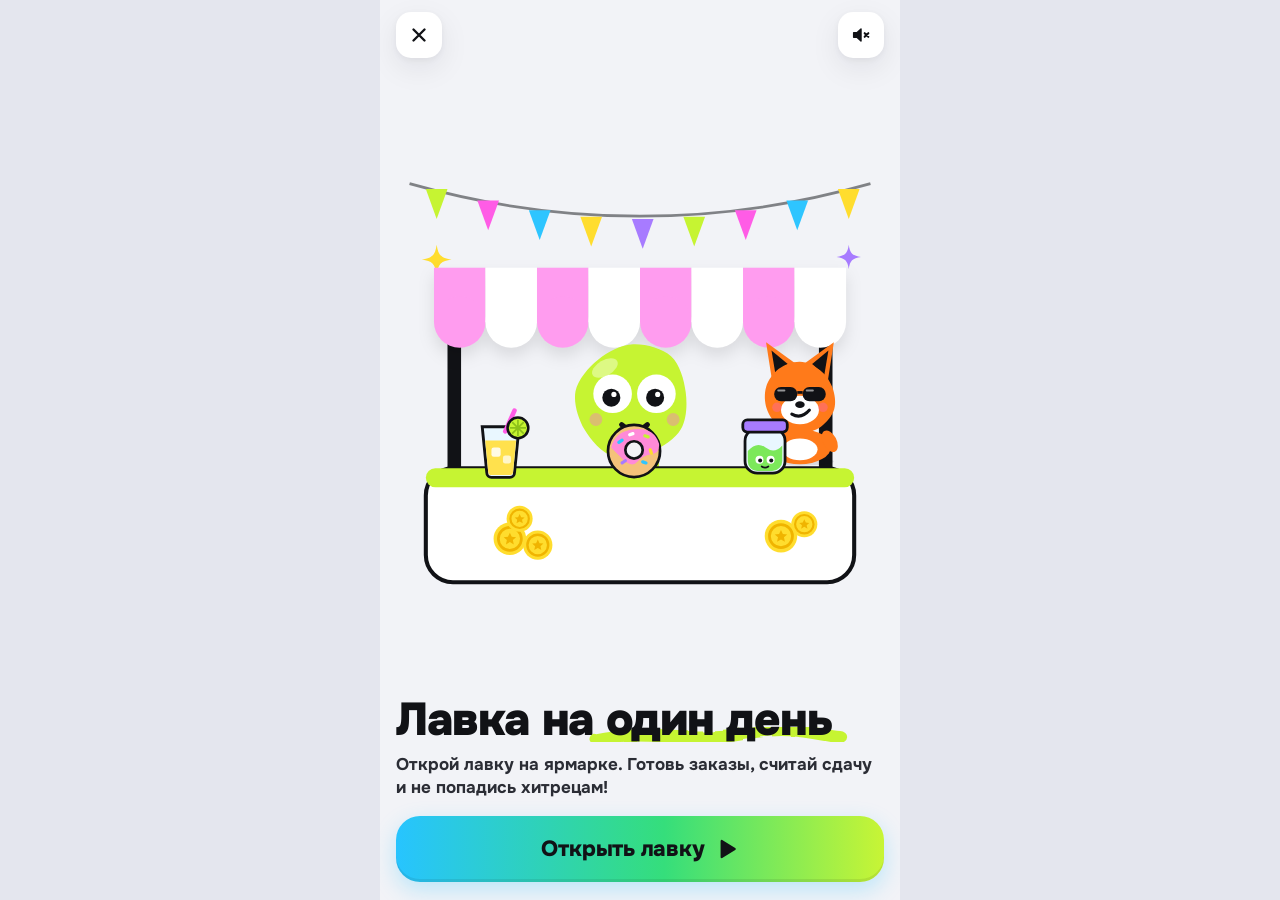
==== index.html @ b746c96d "Окно паузы без декоративной звёздочки; конфетти убирается при старте дня и паузе Co-Authored-By: Cla" ====
<!doctype html>
<html lang="ru">
<head>
<meta charset="utf-8">
<meta name="viewport" content="width=device-width, initial-scale=1, viewport-fit=cover, interactive-widget=resizes-content">
<meta name="theme-color" content="#F2F3F7">
<meta name="color-scheme" content="light">
<title>Лавка на один день</title>
<link rel="preconnect" href="https://fonts.googleapis.com">
<link rel="preconnect" href="https://fonts.gstatic.com" crossorigin>
<link href="https://fonts.googleapis.com/css2?family=Onest:wght@500;600;700;800;900&family=Caveat:wght@700&display=swap" rel="stylesheet">
<style>

/* Стиль по мотивам СберKids «1dali»: белая «комната» + кислотные спреи, дудлы и блобы с глазками. */
:root{
  --bg:#F2F3F7;--card:#fff;--ink:#111216;--ink2:#2B2D35;--muted:#8B8FA0;--line:#E6E8EF;--soft:#EEF0F5;
  --lime:#C6F432;--green:#1FD16C;--cyan:#2EC5FF;--blue:#1A9BFF;--pink:#FF5CE6;--purple:#A77BFF;--yellow:#FFDD2E;--orange:#FF8A1F;--red:#FF3D6E;--fox:#FF7A1A;
  --m:#C6F432;
  --grad:linear-gradient(90deg,#27C4FF 0%,#35DE7B 55%,#C8F535 100%);
  --shadow:0 10px 30px rgba(24,26,40,.08),0 2px 6px rgba(24,26,40,.05);
  --font:"Onest","SB Sans Text",system-ui,-apple-system,"Segoe UI",Roboto,sans-serif;
  --hand:"Caveat","Comic Sans MS",cursive;
  --spring:cubic-bezier(.34,1.56,.64,1);--out:cubic-bezier(.23,1,.32,1);
  --safe-t:env(safe-area-inset-top,0px);--safe-b:env(safe-area-inset-bottom,0px);
}
*{box-sizing:border-box;margin:0;padding:0}
html{-webkit-tap-highlight-color:transparent;-webkit-text-size-adjust:100%;overscroll-behavior:none;background:var(--bg)}
body{font-family:var(--font);color:var(--ink);background:var(--bg);height:100vh;height:100dvh;overflow:hidden;overscroll-behavior:none}
#app{height:100vh;height:100dvh;max-width:520px;margin:0 auto;position:relative;overflow:hidden;background:var(--bg)}
@media (min-width:560px){html,body{background:#E4E6EE}}
button{font-family:inherit;border:0;background:none;color:inherit;cursor:pointer;touch-action:manipulation;user-select:none;-webkit-user-select:none;-webkit-touch-callout:none}
svg{display:block;overflow:visible}
.screen{position:absolute;inset:0;display:flex;flex-direction:column;animation:screenIn .5s var(--out) both}
@keyframes screenIn{from{opacity:0;transform:scale(.98)}to{opacity:1;transform:none}}

/* ---------- spray-фон ---------- */
.blobs{position:absolute;inset:0;overflow:hidden;pointer-events:none;z-index:0}
.blobs i{position:absolute;border-radius:50%;filter:blur(46px);opacity:.55;animation:blobDrift 12s ease-in-out infinite alternate}
.blobs i:nth-child(1){width:260px;height:260px;background:var(--lime);top:-60px;right:-70px}
.blobs i:nth-child(2){width:220px;height:220px;background:var(--pink);top:34%;left:-110px;animation-delay:-4s;opacity:.38}
.blobs i:nth-child(3){width:240px;height:240px;background:var(--cyan);bottom:-90px;right:-40px;animation-delay:-8s;opacity:.42}
@keyframes blobDrift{from{transform:translate(0,0) scale(1)}to{transform:translate(24px,30px) scale(1.12)}}

/* ---------- кнопки ---------- */
.btn{display:flex;align-items:center;justify-content:center;gap:8px;min-height:58px;padding:14px 20px;border-radius:20px;
  background:var(--grad);color:var(--ink);font-weight:800;font-size:18px;letter-spacing:-.01em;width:100%;
  box-shadow:0 8px 22px rgba(46,197,255,.28),inset 0 -3px 0 rgba(0,0,0,.08);transition:transform .14s var(--out),filter .2s}
.btn:active{transform:scale(.96)}
.btn.dark{background:var(--ink);color:#fff;box-shadow:0 8px 20px rgba(17,18,22,.2)}
.btn.soft{background:#fff;color:var(--ink);box-shadow:var(--shadow)}
.ibtn{width:46px;height:46px;border-radius:15px;background:#fff;display:grid;place-items:center;box-shadow:var(--shadow);flex:none;transition:transform .14s var(--out);color:var(--ink)}
.ibtn:active{transform:scale(.9)}
.ibtn svg{width:22px;height:22px}
.sound-btn .wv{opacity:0;transition:opacity .2s}
.sound-btn.on .wv{opacity:1;animation:wv 1.2s ease-in-out infinite}
.sound-btn.on .wv2{animation-delay:.2s}
.sound-btn.on .mute{opacity:0}
@keyframes wv{0%,100%{opacity:.35}50%{opacity:1}}
@media (hover:hover) and (pointer:fine){.btn:hover{filter:brightness(1.05)}.ibtn:hover{transform:translateY(-1px)}}

/* ---------- дудлы ---------- */
.draw path,.draw circle,path.draw{stroke-dasharray:1;stroke-dashoffset:1;animation:drawIn .9s var(--out) forwards;animation-delay:var(--d,0s)}
@keyframes drawIn{to{stroke-dashoffset:0}}
.wiggle{animation:wig 2.6s ease-in-out infinite;transform-box:fill-box;transform-origin:center}
@keyframes wig{0%,100%{transform:rotate(-6deg)}50%{transform:rotate(6deg) scale(1.06)}}
.twinkle{animation:tw 1.8s ease-in-out infinite;transform-box:fill-box;transform-origin:center}
@keyframes tw{0%,100%{transform:scale(.4);opacity:.3}50%{transform:scale(1);opacity:1}}
@keyframes pop{from{transform:scale(0) rotate(-20deg)}to{transform:none}}

/* ---------- Кляксик ---------- */
.klx .k-body{transform-box:fill-box;transform-origin:50% 100%;animation:kBob 2.2s ease-in-out infinite}
@keyframes kBob{0%,100%{transform:translateY(0) scale(1,1)}50%{transform:translateY(-4px) scale(.98,1.03)}}
.klx .k-eyes{transform-box:fill-box;transform-origin:center;animation:kBlink 4.2s infinite}
@keyframes kBlink{0%,93%,100%{transform:scaleY(1)}96%{transform:scaleY(.1)}}
.klx .mo{opacity:0;transition:opacity .15s}
.klx .mo-smile{opacity:1}
[data-mood=happy] .klx .mo-smile,[data-mood=oops] .klx .mo-smile,[data-mood=sad] .klx .mo-smile{opacity:0}
[data-mood=happy] .klx .mo-happy{opacity:1}
[data-mood=oops] .klx .mo-oops{opacity:1}
[data-mood=sad] .klx .mo-sad{opacity:1}
[data-mood=happy] .klx .k-body{animation:kJump .5s var(--out) 3}
@keyframes kJump{0%,100%{transform:translateY(0) scale(1,1)}25%{transform:translateY(0) scale(1.1,.88)}60%{transform:translateY(-16px) scale(.94,1.08)}}
[data-mood=oops] .klx .k-body{animation:kShake .4s linear 2}
@keyframes kShake{0%,100%{transform:translateX(0)}25%{transform:translateX(-4px)}75%{transform:translateX(4px)}}
[data-mood=sad] .klx .k-pupils{transform:translateY(5px)}
.klx .k-drip{animation:kDrip 3.4s ease-in infinite;transform-box:fill-box;transform-origin:50% 0}
@keyframes kDrip{0%,30%{transform:scaleY(0);opacity:1}75%{transform:scaleY(1);opacity:1}100%{transform:scaleY(1) translateY(10px);opacity:0}}
.spray-can{transform-box:fill-box;transform-origin:50% 100%;animation:canShake 1.4s ease-in-out infinite}
@keyframes canShake{0%,100%{transform:rotate(-8deg)}50%{transform:rotate(6deg)}}

/* ---------- Лис ---------- */
.fox .f-tail{transform-box:fill-box;transform-origin:0% 90%;animation:swish 1.5s ease-in-out infinite}
@keyframes swish{0%,100%{transform:rotate(-8deg)}50%{transform:rotate(10deg)}}
.fox .f-lids{transition:transform .25s var(--out),opacity .2s}
.fox.caught .f-lids{transform:translateY(-12px);opacity:0}
.fox .f-mask{transform-box:fill-box;transform-origin:50% 50%}
.fox.cracking .f-mask{animation:jit .1s linear infinite}
@keyframes jit{0%,100%{transform:translate(0,0)}25%{transform:translate(2px,-1px)}75%{transform:translate(-2px,1px)}}
.fox.unmasked .f-mask{animation:maskDrop .8s cubic-bezier(.55,0,.85,.4) forwards}
@keyframes maskDrop{to{transform:translate(40px,260px) rotate(80deg);opacity:0}}
.fox .f-leg{transform-box:fill-box;transform-origin:50% 0}
.fox.running .l1{animation:leg .15s linear infinite}
.fox.running .l2{animation:leg .15s linear infinite reverse}
@keyframes leg{0%,100%{transform:rotate(-35deg)}50%{transform:rotate(35deg)}}
.fox .f-bang{opacity:0;transform-box:fill-box;transform-origin:50% 100%}
.fox.caught .f-bang{opacity:1;animation:pop .45s var(--spring) both}

/* модалка */
.modal{position:absolute;inset:0;z-index:20;display:flex;align-items:flex-end;justify-content:center;padding:12px 12px calc(var(--safe-b) + 12px);background:rgba(17,18,22,.38);opacity:0;pointer-events:none;transition:opacity .25s}
.modal.show{opacity:1;pointer-events:auto}
.mcard{width:100%;background:#fff;border-radius:30px;padding:18px;box-shadow:0 20px 50px rgba(0,0,0,.25);transform:translateY(40px);transition:transform .45s var(--spring);position:relative;max-height:92%;overflow-y:auto}
.modal.show .mcard{transform:none}
.mcard .mh{display:flex;align-items:center;gap:10px;margin-bottom:10px;position:relative;z-index:1}
.mcard .mh .mm{width:70px;height:70px;flex:none}
.mcard h3{font-weight:900;font-size:23px;line-height:1.1;letter-spacing:-.02em}
.mcard p{font-weight:600;font-size:16px;line-height:1.4;color:var(--ink2);margin:10px 0 14px}
.quote{background:var(--soft);border-radius:18px;padding:10px 12px;display:flex;gap:9px;align-items:flex-start}
.quote svg{width:34px;height:34px;flex:none}
.quote b{display:block;font-size:13.5px;font-weight:800;color:var(--muted)}
.quote div{font-weight:700;font-size:15.5px;line-height:1.35}
.quote .key{background:linear-gradient(transparent 12%,var(--m) 12%,var(--m) 92%,transparent 92%)}
.mcard .btn+.btn{margin-top:10px}

/* fx */
#fx{position:fixed;inset:0;pointer-events:none;z-index:100;overflow:hidden}
.pts{position:absolute;font-weight:900;font-size:22px;color:var(--ink);text-shadow:2px 2px 0 #fff,-2px -2px 0 #fff,2px -2px 0 #fff,-2px 2px 0 #fff;animation:ptsUp .9s var(--out) forwards;white-space:nowrap}
@keyframes ptsUp{0%{opacity:0;transform:translate(-50%,0) scale(.5)}25%{opacity:1;transform:translate(-50%,-14px) scale(1.2)}100%{opacity:0;transform:translate(-50%,-60px)}}
.runner{position:absolute;width:56px;height:56px;transition:transform 1s cubic-bezier(.5,0,.8,.3)}
.runner svg{width:100%;height:100%}
.runner .rc{position:absolute;right:-8px;top:-8px;width:26px;height:26px}
.flycoin{position:absolute;width:28px;height:28px;margin:-14px 0 0 -14px;transition:transform .55s cubic-bezier(.3,.7,.4,1)}
.flycoin svg{width:28px;height:28px;animation:coinSpin .5s linear infinite}
@keyframes coinSpin{50%{transform:scaleX(.15)}}
.heart{position:absolute;width:28px;height:28px;animation:heartUp 1.2s var(--out) forwards}
.heart svg{width:28px;height:28px}
@keyframes heartUp{0%{opacity:0;transform:scale(.3)}25%{opacity:1;transform:translateY(-18px) scale(1.15)}100%{opacity:0;transform:translateY(-70px) scale(.8)}}
.conf{position:absolute;top:-30px;width:26px;height:26px;animation:fall var(--d) cubic-bezier(.25,.6,.45,1) forwards;animation-delay:var(--dl)}
@keyframes fall{to{transform:translate(var(--dx),110vh) rotate(var(--r))}}

/* ================= Общее ================= */
.row{display:flex;justify-content:space-between;align-items:center}
.row2{display:flex;gap:10px}
.btn.big{min-height:66px;font-size:22px;border-radius:24px;animation:breathe 1.8s ease-in-out infinite}
@keyframes breathe{0%,100%{transform:scale(1)}50%{transform:scale(1.035)}}
.btn.big:active{animation:none;transform:scale(.96)}
.btn[disabled]{filter:grayscale(1);opacity:.45;animation:none;pointer-events:none}
.kick{font-family:var(--hand);font-weight:700;font-size:26px;line-height:1}
.ttl{font-weight:900;font-size:clamp(34px,10vw,46px);line-height:.98;letter-spacing:-.03em;position:relative}
.ttl .u{position:relative;display:inline-block;z-index:0}
.ttl .u svg{position:absolute;left:-6%;bottom:-6px;width:112%;height:24px;z-index:-1}
.coach{position:absolute;inset:0;z-index:30;pointer-events:none}
.coach .cap{position:absolute;left:50%;top:38%;transform:translateX(-50%);z-index:3;background:var(--ink);color:#fff;font-weight:900;font-size:20px;padding:11px 18px;border-radius:18px;white-space:nowrap;animation:capIn .45s var(--spring) both;box-shadow:0 10px 24px rgba(0,0,0,.2)}
@keyframes capIn{from{opacity:0;transform:translateX(-50%) scale(.6)}to{opacity:1;transform:translateX(-50%) scale(1)}}
.coach .ghand{position:absolute;left:0;top:0;width:56px;height:73px;filter:drop-shadow(0 6px 10px rgba(0,0,0,.3));z-index:2}
.coach .ghand>svg{width:100%;height:100%;display:block}
.coach .ghand.tap>svg{animation:tapHand 1.1s ease-in-out infinite}
@keyframes tapHand{0%,100%{transform:translateY(16px)}45%,60%{transform:translateY(0) scale(.9)}}
.tapme{animation:tapRing 1.1s ease-in-out infinite!important}
@keyframes tapRing{0%,100%{box-shadow:0 0 0 0 rgba(198,244,50,0),0 12px 30px rgba(24,26,40,.14)}45%,60%{box-shadow:0 0 0 9px #C6F432,0 12px 30px rgba(24,26,40,.14)}}
@media (prefers-reduced-motion:reduce){.coach .ghand.tap>svg,.tapme{animation:none!important}.tapme{box-shadow:0 0 0 6px #C6F432!important}}
.fly{position:fixed;left:0;top:0;width:30px;height:30px;margin:-15px 0 0 -15px;z-index:120;pointer-events:none}
.fly svg{width:100%;height:100%}

/* ================= Старт / выбор ================= */
.start{padding:calc(var(--safe-t) + 12px) 16px calc(var(--safe-b) + 18px)}
.start>*{position:relative;z-index:1}
.start .hero{flex:1;min-height:0;width:100%}
.start .lead{font-weight:700;font-size:17px;line-height:1.35;color:var(--ink2);margin:12px 0 16px}
.pickp{padding:calc(var(--safe-t) + 12px) 16px calc(var(--safe-b) + 18px);align-items:center;text-align:center}
.pickp>*{position:relative;z-index:1}
.pickp .ttl{font-size:34px;margin:6px 0 18px}
.stalls{display:flex;flex-direction:column;gap:12px;width:100%;max-width:380px;flex:1;justify-content:center}
.stall{display:flex;align-items:center;gap:14px;background:#fff;border-radius:28px;padding:10px 16px 10px 10px;box-shadow:var(--shadow);text-align:left;animation:pop .5s var(--spring) both;animation-delay:calc(.1s + var(--i)*.1s);transition:transform .14s var(--out);overflow:hidden;position:relative}
.stall:active{transform:scale(.96)}
.stall .sv{width:96px;height:96px;flex:none;border-radius:22px;display:grid;place-items:center;position:relative;overflow:hidden}
.stall .sv svg{width:70px;height:70px;position:relative;animation:wig 2.6s ease-in-out infinite}
.stall b{font-weight:900;font-size:24px;letter-spacing:-.02em}
.stall span{display:block;font-weight:700;font-size:14px;color:var(--muted);margin-top:2px}

/* ================= Утро ================= */

/* ================= День: сцена ================= */
.stage{background:#DDF3FF}
.sky{position:absolute;inset:0;background:linear-gradient(#BFE8FF,#E8F7FF 40%,#F2F3F7 70%);transition:background 2s}
.sky.eve{background:linear-gradient(#FF9F6B,#FFC9C2 38%,#FBE6EF 70%)}
.sky.rainy{background:linear-gradient(#9AA6BC,#C9D2E0 45%,#E3E7EE 75%)}
.sky>svg{position:absolute;left:0;right:0;bottom:120px;width:100%;height:72%}
.wheel{animation:spin 40s linear infinite;transform-box:fill-box;transform-origin:center}
@keyframes spin{to{transform:rotate(360deg)}}
.cloud{animation:drift 30s linear infinite}
@keyframes drift{from{transform:translateX(-80px)}to{transform:translateX(480px)}}
.flag{transform-box:fill-box;transform-origin:50% 0;animation:flag 2.4s ease-in-out infinite}
@keyframes flag{0%,100%{transform:rotate(-5deg)}50%{transform:rotate(5deg)}}
#sun{position:absolute;left:8%;top:46%;width:64px;height:64px;margin:-32px 0 0 -32px;transition:left 1.4s var(--out),top 1.4s var(--out)}
#sun>svg{width:100%;height:100%;display:block}
.sunr{transform-box:fill-box;transform-origin:center;animation:spin 18s linear infinite}
.awning{position:relative;z-index:4;height:calc(var(--safe-t) + 70px);flex:none;filter:drop-shadow(0 6px 8px rgba(0,0,0,.08))}
.awning>svg{position:absolute;left:0;bottom:0;width:100%;height:70px}
.awning .top{position:absolute;left:0;right:0;top:0;height:var(--safe-t)}
.bulbs{position:absolute;left:0;right:0;bottom:-8px;height:20px;display:flex;justify-content:space-around;align-items:flex-end;pointer-events:none;z-index:5}
.lit .bulbs::before{content:"";position:absolute;left:0;right:0;top:3px;height:2.5px;background:#111216;opacity:.6}
.bulbs i{position:relative;width:17px;height:17px;border-radius:50%;background:#FFF6CC;border:2.5px solid #111216;opacity:0;transform:scale(.3);transition:opacity .3s,transform .5s var(--spring)}
.lit .bulbs i{opacity:1;transform:none;animation:bulb 1s steps(1) infinite}
.lit .bulbs i:nth-child(even){animation-delay:-.5s}
@keyframes bulb{0%{background:#FFE14D;box-shadow:0 0 0 4px rgba(255,225,77,.45)}50%{background:#FF9CEF;box-shadow:0 0 0 4px rgba(255,92,230,.35)}}
.hud{position:absolute;left:0;right:0;top:calc(var(--safe-t) + 8px);z-index:8;display:flex;align-items:center;gap:8px;padding:0 12px}
.meters{flex:1;display:flex;gap:6px;justify-content:center;min-width:0}
.meter{display:flex;align-items:center;gap:5px;background:#fff;border-radius:15px;padding:0 9px;height:44px;box-shadow:var(--shadow);min-width:0}
.meter svg.mi{width:22px;height:22px;flex:none}
.meter .mb{width:clamp(36px,14vw,70px);height:10px;border-radius:6px;background:var(--soft);overflow:hidden}
.meter .mb i{display:block;height:100%;border-radius:6px;transition:width .6s var(--out)}
.meter.rep .mb i{background:linear-gradient(90deg,#FF5CE6,#FF3D6E)}
.meter.sh .mb i{background:linear-gradient(90deg,#2EC5FF,#1A9BFF)}
.meter.up{animation:bump .5s var(--spring)}
.meter.down{animation:wob .5s}
@keyframes bump{40%{transform:scale(1.15)}}
@keyframes wob{0%,100%{transform:rotate(0)}25%{transform:rotate(-7deg)}75%{transform:rotate(7deg)}}
.yard{position:relative;flex:1;min-height:0;z-index:3}
.cust{position:absolute;left:50%;bottom:86px;height:min(230px,calc(100% - 190px));aspect-ratio:160/196;transform:translateX(-50%);z-index:2}
.cust .cw{width:100%;height:100%;animation:walkIn .65s var(--out) both}
.cust .cw>svg{width:100%;height:100%;animation:bob 1.5s ease-in-out infinite;transform-origin:50% 100%}
@keyframes walkIn{0%{transform:translateX(110vw) rotate(10deg)}70%{transform:translateX(-14px) rotate(-3deg)}100%{transform:none}}
@keyframes bob{0%,100%{transform:scale(1,1)}50%{transform:scale(1.02,.97) translateY(2px)}}
.cust.out-happy .cw{animation:outHappy .7s ease-in forwards}
@keyframes outHappy{0%{transform:none}30%{transform:translateY(-30px) rotate(-6deg)}100%{transform:translateX(-110vw) translateY(-10px) rotate(-12deg)}}
.cust.out-sad .cw{animation:outSad 1s ease-in forwards}
@keyframes outSad{0%{transform:none}100%{transform:translateX(110vw) translateY(10px) rotate(4deg)}}
.cust.out-run .cw{animation:outRun .7s cubic-bezier(.5,0,.9,.4) forwards}
@keyframes outRun{0%{transform:none}20%{transform:translateY(-16px) scale(1.05)}100%{transform:translateX(120vw) rotate(25deg)}}
.cust.out-angry .cw{animation:outAngry 1s ease-in forwards}
@keyframes outAngry{0%,30%{transform:none}10%,25%{transform:translateX(-8px)}18%{transform:translateX(8px)}100%{transform:translateX(110vw)}}
.cust.shake .cw{animation:wob .45s}
.cust.yay .cw{animation:yay .5s var(--out) 2}
@keyframes yay{50%{transform:translateY(-22px)}}
.say{position:absolute;left:50%;top:auto;bottom:calc(98px + min(230px,100% - 190px));transform:translateX(-50%);z-index:5;background:#fff;border-radius:26px;padding:12px 18px;box-shadow:0 12px 30px rgba(24,26,40,.14);font-weight:800;font-size:18px;line-height:1.25;text-align:center;width:max-content;max-width:calc(100% - 28px);animation:sayIn .45s var(--spring) both}
@keyframes sayIn{from{opacity:0;transform:translateX(-50%) scale(.5) translateY(30px)}to{opacity:1;transform:translateX(-50%) scale(1)}}
.say::after{content:"";position:absolute;left:50%;bottom:-12px;margin-left:-12px;border:12px solid transparent;border-top-color:#fff;border-bottom:0}
.say.order{display:flex;align-items:center;gap:6px;font-size:30px;font-weight:900;padding:10px 18px 16px;cursor:pointer}
.say.order>svg{width:54px;height:54px}
.say.order>svg.note{width:74px;height:42px;margin-left:6px}
.say.order .x{font-size:30px}
.say .pat{position:absolute;left:14px;right:14px;bottom:7px;height:6px;border-radius:4px;background:var(--soft);overflow:hidden}
.say .pat i{display:block;height:100%;width:100%;background:var(--green);border-radius:4px;transform-origin:left;animation:pat linear forwards}
@keyframes pat{0%{transform:scaleX(1);background:var(--green)}60%{background:var(--yellow)}100%{transform:scaleX(0);background:var(--red)}}
.say.event{background:var(--ink);color:#fff}
.say.event::after{border-top-color:var(--ink)}
.opts{position:absolute;left:10px;right:10px;bottom:4px;display:flex;gap:8px;justify-content:center;z-index:6}
.op{flex:1;max-width:124px;min-height:84px;background:#fff;border-radius:24px;box-shadow:0 10px 24px rgba(24,26,40,.16);padding:8px 6px;display:flex;flex-direction:column;align-items:center;justify-content:center;gap:3px;position:relative;animation:pop .4s var(--spring) both;animation-delay:calc(.15s + var(--i)*.08s);transition:transform .12s var(--out)}
.op:active{transform:scale(.92)}
.op b{font-size:36px;line-height:1;font-weight:400}
.op span{font-weight:800;font-size:13.5px;line-height:1.1;text-align:center}
.op.off{opacity:.42;filter:grayscale(.8);pointer-events:none}
.op .bdg{position:absolute;right:-6px;top:-8px;background:var(--ink);color:#fff;font-weight:900;font-size:12px;padding:3px 7px;border-radius:9px;display:flex;align-items:center;gap:2px}
.op .bdg svg{width:14px;height:14px}
.op.pick{transform:scale(1.08);box-shadow:0 0 0 4px var(--m),0 10px 24px rgba(24,26,40,.16)}
.op.glow{animation:glowP 1s ease-in-out infinite}
@keyframes glowP{0%,100%{box-shadow:0 0 0 0 rgba(198,244,50,0),0 10px 24px rgba(24,26,40,.16)}50%{box-shadow:0 0 0 7px var(--m),0 10px 24px rgba(24,26,40,.16)}}
.toast{position:absolute;left:50%;top:22%;transform:translateX(-50%);z-index:20;background:var(--ink);color:#fff;font-weight:900;font-size:18px;padding:10px 16px;border-radius:18px;white-space:nowrap;pointer-events:none;animation:toast 2.2s var(--out) forwards;box-shadow:0 10px 24px rgba(0,0,0,.2)}
.toast.r{background:var(--red)}
.toast.g{background:var(--green);color:var(--ink)}
@keyframes toast{0%{opacity:0;transform:translateX(-50%) scale(.4) rotate(-6deg)}12%{opacity:1;transform:translateX(-50%) scale(1.08) rotate(-2deg)}22%{transform:translateX(-50%) scale(1) rotate(-2deg)}85%{opacity:1}100%{opacity:0;transform:translateX(-50%) translateY(-20px) rotate(-2deg)}}
.tipl{position:absolute;left:12px;right:12px;bottom:6px;z-index:7;background:var(--yellow);border-radius:20px;padding:10px 14px 10px 10px;display:flex;align-items:center;gap:8px;font-weight:800;font-size:15px;line-height:1.25;box-shadow:0 10px 24px rgba(0,0,0,.15);animation:tipIn 3.4s var(--out) forwards;pointer-events:none}
.tipl svg{width:34px;height:34px;flex:none}
@keyframes tipIn{0%{opacity:0;transform:translateY(30px)}10%{opacity:1;transform:none}88%{opacity:1}100%{opacity:0;transform:translateY(10px)}}
.rain{position:absolute;inset:0;pointer-events:none;opacity:0;transition:opacity .6s;z-index:4;overflow:hidden}
.rain.on{opacity:1}
.rain i{position:absolute;top:-30px;width:3px;height:22px;border-radius:2px;background:rgba(46,155,255,.6);animation:drop .7s linear infinite}
@keyframes drop{to{transform:translateY(110vh)}}
.counter{position:relative;z-index:6;flex:none;background:#fff;border-radius:30px 30px 0 0;box-shadow:0 -10px 30px rgba(24,26,40,.1);padding:12px 12px calc(var(--safe-b) + 12px);display:flex;align-items:flex-end;justify-content:space-between;gap:6px;min-height:118px}
.counter::before{content:"";position:absolute;left:0;right:0;top:0;height:12px;border-radius:30px 30px 0 0;background:repeating-linear-gradient(90deg,var(--aw1) 0 26px,var(--aw2) 26px 52px)}
.ci{display:flex;flex-direction:column;align-items:center;gap:2px;position:relative}
.ci b{font-weight:900;font-size:19px;font-variant-numeric:tabular-nums;display:flex;align-items:center;gap:3px;line-height:1}
.ci b svg{width:18px;height:18px}
.ci .ic2{position:relative;display:block}
.ci.kx{margin-top:-44px}
.ci.kx>svg{width:78px;height:78px}
.ci.stock .ic2>svg{width:64px;height:64px;display:block}
.ci.stock .ic2>svg+svg{position:absolute;left:12px;top:-8px;width:52px;height:52px;z-index:-1;opacity:.8}
.ci.stock.low b{color:var(--red)}
.ci.stock.empty .ic2{filter:grayscale(1);opacity:.4}
.ci.till .ic2>svg{width:92px;height:66px;display:block}
.ci.bump{animation:bump .4s var(--spring)}
.ci.hurt{animation:wob .45s}
.scene{position:absolute;inset:0;z-index:40;display:flex;flex-direction:column;align-items:center;justify-content:center;text-align:center;padding:calc(var(--safe-t) + 16px) 16px calc(var(--safe-b) + 16px);background:rgba(242,243,247,.97);opacity:0;pointer-events:none;transition:opacity .35s;overflow-y:auto}
.scene.show{opacity:1;pointer-events:auto}
.scene{justify-content:flex-start}
.scene>*{margin:auto 0;flex:none}

/* ================= Детектив ================= */
.det .dh{font-weight:900;font-size:24px;margin:4px 0 12px;display:flex;align-items:center;gap:8px;justify-content:center}
.det .dots{display:flex;gap:6px;justify-content:center;margin-bottom:12px}
.det .dots i{width:16px;height:16px;border-radius:50%;background:#DCDFE8;transition:background .3s,transform .3s var(--spring)}
.det .dots i.on{background:var(--red);transform:scale(1.25)}
.phone{width:min(280px,78vw);background:#111216;border-radius:38px;padding:14px;box-shadow:0 24px 50px rgba(0,0,0,.25);animation:pop .5s var(--spring) both;position:relative}
.phone .scr{background:#fff;border-radius:26px;padding:18px 12px 12px;display:flex;flex-direction:column;gap:6px;position:relative}
.phone .notch{position:absolute;left:50%;top:6px;width:70px;height:16px;margin-left:-35px;background:#111216;border-radius:10px;z-index:2}
.phone .okc{width:62px;height:62px;margin:6px auto 2px;border-radius:50%;background:#21A038;display:grid;place-items:center}
.phone .okc svg{width:34px;height:34px}
.phone .ph{font-weight:900;font-size:18px;margin-bottom:4px}
.prow{display:flex;align-items:center;gap:8px;background:var(--soft);border-radius:14px;padding:9px 12px;font-weight:800;font-size:16px;position:relative;text-align:left;cursor:pointer;transition:transform .12s}
.prow:active{transform:scale(.97)}
.prow i{font-style:normal;font-size:20px}
.prow svg.ring{position:absolute;inset:-8px -6px;width:calc(100% + 12px);height:calc(100% + 16px);pointer-events:none}
.prow.found{background:#FFE3EA}
.prow .lb{position:absolute;right:6px;top:-12px;background:var(--red);color:#fff;font-size:12px;font-weight:900;padding:3px 8px;border-radius:9px;animation:pop .35s var(--spring)}
.prow.nope{animation:wob .4s}
.det .btn{margin-top:14px;max-width:300px}

/* ================= Вечер ================= */
.eve .kick{margin-bottom:2px}
.medal{width:150px;height:170px;margin:4px auto 0;animation:medalIn .8s var(--spring) both .2s}
@keyframes medalIn{from{transform:scale(0) rotate(-40deg)}to{transform:none}}
.medal svg{width:100%;height:100%}
.etitle{font-weight:900;font-size:30px;letter-spacing:-.02em;line-height:1.05;margin:4px 0 12px}
.estats{display:grid;grid-template-columns:repeat(4,1fr);gap:6px;width:100%;max-width:420px;margin-bottom:12px}
.es{background:#fff;border-radius:18px;padding:9px 4px;box-shadow:var(--shadow);display:flex;flex-direction:column;align-items:center;gap:3px;animation:pop .4s var(--spring) both;animation-delay:calc(.6s + var(--i)*.08s)}
.es svg{width:26px;height:26px}
.es b{font-weight:900;font-size:19px;font-variant-numeric:tabular-nums}
.es b.neg{color:var(--red)}
.moms{display:flex;flex-wrap:wrap;gap:6px;justify-content:center;max-width:420px;margin-bottom:12px}
.mom{background:#fff;border-radius:14px;padding:6px 10px;font-weight:800;font-size:14px;box-shadow:var(--shadow);animation:pop .4s var(--spring) both;animation-delay:calc(.9s + var(--i)*.07s)}
.mom.r{background:#FFE3EA}
.mom.g{background:#DDF8E8}
.tcol{display:flex;gap:6px;justify-content:center;margin:2px 0 4px}
.tcol svg{width:40px;height:46px}
.tcol .off{filter:grayscale(1);opacity:.3}
.tcap{font-weight:800;font-size:13px;color:var(--muted);margin-bottom:12px}
.eve .btns{display:flex;flex-direction:column;gap:10px;width:100%;max-width:380px}
@media (max-height:680px){
  .cust{height:min(190px,calc(100% - 180px))}
  .say{font-size:16px;padding:10px 14px}
  .op{min-height:76px}.op b{font-size:30px}
  .medal{width:120px;height:136px}
  .etitle{font-size:26px}
}
@media (prefers-reduced-motion:reduce){
  .blobs i,.klx .k-body,.twinkle,.wiggle,.wheel,.cloud,.flag,.sunr,.btn.big,.cust .cw>svg{animation:none!important}
}

.start .hero>svg{width:100%;height:100%;display:block}
.spin .sphead{margin:14px 0 6px}
.spin .lead{min-height:24px}
.wheelw{position:relative;flex:1;min-height:0;display:flex;align-items:center;justify-content:center;padding:26px 0 14px}
.fwheel{position:relative;width:min(84vw,46vh,340px);aspect-ratio:1;cursor:pointer;filter:drop-shadow(0 14px 22px rgba(17,18,22,.18))}
.fwheel>svg{width:100%;height:100%;display:block}
.fwheel.won{animation:wWon .6s var(--spring)}
@keyframes wWon{40%{transform:scale(1.06)}}
.wpin{position:absolute;left:50%;top:-22px;width:44px;height:50px;margin-left:-22px;z-index:2;transform-origin:50% 30%;filter:drop-shadow(0 4px 6px rgba(0,0,0,.25))}
.wpin>svg{width:100%;height:100%;display:block}
.wpin.tick{animation:pinTick .12s ease-out}
@keyframes pinTick{40%{transform:rotate(-14deg)}}
.spin .btn[disabled]{opacity:.6;animation:none}
.stage.paused *{animation-play-state:paused!important}
.toast{white-space:normal;max-width:calc(100% - 24px);text-align:center;width:max-content}
.buzz{position:absolute;left:50%;top:50%;width:140px;height:198px;margin:-110px 0 0 -70px;z-index:6;animation:buzzIn .45s var(--spring) both}
.buzz>svg{width:100%;height:100%;display:block;animation:buzz .5s linear infinite;filter:drop-shadow(0 14px 18px rgba(0,0,0,.25))}
.buzz .rings{animation:rings .6s ease-in-out infinite}
.buzz.open>svg{animation:none;transform:scale(1.25);opacity:0;transition:all .25s}
@keyframes buzzIn{from{transform:translateY(60vh) rotate(20deg)}to{transform:none}}
@keyframes buzz{0%,100%{transform:rotate(0)}10%,30%{transform:rotate(-8deg) translateX(-3px)}20%,40%{transform:rotate(8deg) translateX(3px)}50%{transform:rotate(0)}}
@keyframes rings{50%{opacity:.25}}
.pov{position:absolute;inset:0;z-index:9;display:grid;place-items:center;padding:6px 10px;background:rgba(17,18,22,.25);animation:fadeIn .25s both}
.pov.out{opacity:0;transition:opacity .3s}
@keyframes fadeIn{from{opacity:0}}
.pphone{position:relative;width:min(380px,100%);height:100%;background:#111216;border-radius:36px;padding:12px;display:flex;flex-direction:column;box-shadow:0 20px 50px rgba(0,0,0,.3);animation:pop .45s var(--spring) both}
.pnotch{position:absolute;left:50%;top:6px;width:70px;height:14px;margin-left:-35px;background:#111216;border-radius:10px;z-index:3}
.phead{display:flex;align-items:center;gap:8px;background:#fff;border-radius:24px 24px 8px 8px;padding:14px 12px 8px;font-size:15px}
.phead b{flex:1;font-weight:900}
.phead span{font-weight:900;background:var(--m);border-radius:10px;padding:3px 8px;font-variant-numeric:tabular-nums}
.phead .ic.icc{width:30px;height:37px}
.pfield{position:relative;flex:1;min-height:0;overflow:hidden;background:linear-gradient(#EAF6FF,#F2F3F7);border-radius:8px 8px 24px 24px;margin-top:4px;touch-action:manipulation}
.pmsg{position:absolute;left:0;top:0;width:min(240px,calc(100% - 16px));background:#fff;border-radius:18px;padding:8px 10px 10px;box-shadow:0 8px 18px rgba(24,26,40,.12);cursor:pointer;will-change:transform;user-select:none;-webkit-user-select:none}
.pmt{display:flex;align-items:center;gap:6px;margin-bottom:4px}
.pmt b{font-weight:800;font-size:13px;color:var(--muted)}
.pmt b s{text-decoration-color:var(--red);text-decoration-thickness:2px}
.pav{width:28px;height:28px;flex:none}
.pav>svg{width:100%;height:100%;display:block}
.ptx{font-weight:800;font-size:15.5px;line-height:1.25;position:relative;z-index:1}
.pmsg.hit .key{background:linear-gradient(transparent 12%,var(--m) 12%,var(--m) 92%,transparent 92%)}
.pmsg.hit .pmt b{color:var(--fox)}
.pmsg .splat{position:absolute;width:130px;height:130px;left:50%;top:50%;margin:-65px 0 0 -65px;pointer-events:none;mix-blend-mode:multiply;z-index:2}
.pmsg.gone{opacity:0;transition:opacity .45s}
.pmsg.shake>.pmt,.pmsg.shake>.ptx{animation:wob .45s}
.pmsg.safe{box-shadow:0 0 0 4px #1FD16C,0 8px 18px rgba(24,26,40,.12)}
.pmsg .sbadge{position:absolute;left:-6px;top:-13px;z-index:3;display:flex;align-items:center;gap:3px;background:#1FD16C;color:var(--ink);font-weight:900;font-size:12.5px;padding:3px 8px;border-radius:10px;animation:pop .35s var(--spring)}
.pmsg .sbadge .ic{width:15px;height:15px}
.pmsg .nospray{position:absolute;left:50%;top:50%;width:66px;height:66px;margin:-33px 0 0 -33px;z-index:4;border-radius:50%;background:#fff;border:4px solid var(--red);display:grid;place-items:center;pointer-events:none;animation:nospray 1.2s var(--out) forwards}
.pmsg .nospray::after{content:"";position:absolute;left:50%;top:4px;bottom:4px;width:5px;margin-left:-2.5px;border-radius:3px;background:var(--red);transform:rotate(45deg)}
.pmsg .nospray .ic{width:36px;height:36px}
@keyframes nospray{0%{opacity:0;transform:scale(.3)}20%{opacity:1;transform:scale(1.15)}35%{transform:scale(1)}80%{opacity:1}100%{opacity:0;transform:scale(.9)}}
.ptag{position:absolute;z-index:5;transform:translate(-50%,-110%);background:var(--ink);color:#fff;font-weight:900;font-size:14px;padding:6px 10px;border-radius:12px;white-space:nowrap;pointer-events:none;animation:ptag 1.4s var(--out) forwards}
.ptag.g{background:var(--green);color:var(--ink)}
.ptag.r{background:var(--red)}
.ptag .ic{width:18px;height:18px}
@keyframes ptag{0%{opacity:0;transform:translate(-50%,-80%) scale(.5)}15%{opacity:1;transform:translate(-50%,-110%) scale(1.05)}80%{opacity:1}100%{opacity:0;transform:translate(-50%,-150%)}}
.pzone{position:absolute;left:0;right:0;bottom:0;height:58px;background:linear-gradient(rgba(255,61,110,0),rgba(255,61,110,.16));border-top:3px dashed rgba(255,61,110,.5);pointer-events:none;z-index:0}
.pzone.hitz{animation:zoneHit .7s}
.pzone.okz{animation:zoneOk .7s}
@keyframes zoneHit{30%{background:rgba(255,61,110,.6);border-top-color:#FF3D6E}}
@keyframes zoneOk{30%{background:rgba(31,209,108,.45);border-top-color:#1FD16C}}
.pphone.quake{animation:quake .45s}
@keyframes quake{20%{transform:translateX(-9px) rotate(-1.2deg)}40%{transform:translateX(9px) rotate(1.2deg)}60%{transform:translateX(-5px)}80%{transform:translateX(5px)}}
.pmsg.deliv{box-shadow:0 0 0 4px #1FD16C,0 8px 18px rgba(24,26,40,.12)}
.pmsg .dv{position:absolute;right:-8px;top:-10px;width:30px;height:30px;z-index:3;animation:pop .35s var(--spring)}
.pmsg .dv .ic{width:30px;height:30px}
.pmsg.stolen{box-shadow:0 0 0 4px #FF3D6E,0 8px 18px rgba(24,26,40,.12)}
.pthief{position:absolute;width:80px;height:98px;z-index:6;pointer-events:none;animation:thief 1.15s var(--out) forwards}
.pthief>svg{width:100%;height:100%;display:block}
@keyframes thief{0%{transform:translateY(40px) scale(.3);opacity:0}25%{transform:translateY(-30px) scale(1.15);opacity:1}50%{transform:translateY(-20px) scale(1)}100%{transform:translate(240px,-140px) rotate(25deg);opacity:0}}
.pboom{position:absolute;left:50%;top:42%;z-index:6;transform:translate(-50%,-50%);background:var(--red);color:#fff;font-weight:900;font-size:30px;padding:10px 18px;border-radius:18px;display:flex;align-items:center;gap:6px;pointer-events:none;box-shadow:0 10px 24px rgba(255,61,110,.4);animation:boom 1.3s var(--out) forwards}
.pboom .ic{width:30px;height:30px}
@keyframes boom{0%{opacity:0;transform:translate(-50%,-50%) scale(.3) rotate(-10deg)}18%{opacity:1;transform:translate(-50%,-50%) scale(1.2) rotate(-4deg)}30%{transform:translate(-50%,-50%) scale(1) rotate(-4deg)}80%{opacity:1}100%{opacity:0;transform:translate(-50%,-80%) rotate(-4deg)}}

.thint{position:absolute;left:50%;z-index:5;transform:translateX(-50%);display:flex;align-items:center;gap:6px;background:var(--ink);color:#fff;font-weight:900;font-size:16px;padding:8px 12px;border-radius:14px;white-space:nowrap;pointer-events:none;box-shadow:0 8px 18px rgba(0,0,0,.18);animation:capIn .4s var(--spring) both}
.thint.r{background:var(--red)}
.thint.g{background:var(--green);color:var(--ink)}
.thint .ic{width:22px;height:22px}
.thint>svg{width:28px;height:28px;display:block}
.pgo{position:absolute;left:50%;top:40%;z-index:6;transform:translate(-50%,-50%);display:flex;align-items:center;gap:8px;background:var(--m);color:var(--ink);font-weight:900;font-size:24px;padding:12px 20px;border-radius:20px;white-space:nowrap;pointer-events:none;box-shadow:0 10px 24px rgba(0,0,0,.18);animation:boom 1.5s var(--out) forwards}
.pgo .ic{width:28px;height:28px}
.buzz .caller{position:absolute;left:50%;top:54%;width:84px;height:103px;margin:-52px 0 0 -42px;pointer-events:none}
.buzz .caller>svg{width:100%;height:100%;display:block;animation:buzz .5s linear infinite}
.ptray{display:flex;gap:6px;padding:8px 2px 0}
.pst{flex:1;background:#fff;border-radius:18px;padding:6px 4px;display:flex;flex-direction:column;align-items:center;gap:2px;touch-action:none;transition:transform .12s,box-shadow .2s;user-select:none;-webkit-user-select:none}
.pst>svg{width:46px;height:46px;display:block}
.pst b{font-weight:900;font-size:12.5px}
.pst:active{transform:scale(.92)}
.pst.sel{box-shadow:0 0 0 4px var(--m)}
.pmsg.fm .pav{width:34px;height:42px}
.pmsg.fm .pav>svg{width:100%;height:100%}
.pmsg.answered{box-shadow:0 0 0 4px #1FD16C,0 8px 18px rgba(24,26,40,.12)}
.pmsg .slap{position:absolute;right:-10px;top:-14px;width:48px;height:48px;z-index:3;animation:slap .4s var(--spring) both}
.pmsg .slap>svg{width:100%;height:100%;display:block}
@keyframes slap{from{transform:scale(2.2) rotate(-30deg);opacity:0}to{transform:rotate(12deg);opacity:1}}
.dragc>svg{width:58px;height:58px;display:block}
.pcap{position:absolute;left:50%;bottom:22px;transform:translateX(-50%);background:var(--ink);color:#fff;font-weight:900;font-size:17px;padding:10px 16px;border-radius:16px;white-space:nowrap;z-index:6;box-shadow:0 0 0 3px #fff;animation:capIn .4s var(--spring) both}
.pres{position:absolute;inset:12px;border-radius:26px;background:rgba(255,255,255,.97);display:flex;flex-direction:column;align-items:center;justify-content:center;gap:10px;text-align:center;padding:16px;z-index:7;animation:pop .45s var(--spring) both}
.pres .ic.icc{width:90px;height:110px}
.pres b{font-weight:900;font-size:24px;line-height:1.1}
.prow2{display:flex;gap:8px;flex-wrap:wrap;justify-content:center}
.prow2 span{display:inline-flex;align-items:center;gap:4px;font-weight:900;font-size:17px;padding:6px 12px;border-radius:12px}
.prow2 .g{background:#DDF8E8}.prow2 .r{background:#FFE3EA}
.pres .btn{max-width:240px}
/* ================= SVG-иконки ================= */
.ic{width:1.25em;height:1.25em;display:inline-block;vertical-align:-.28em;flex:none;overflow:visible}
.ic.icc{width:1.5em;height:1.85em;vertical-align:-.55em}
.btn .ic{width:26px;height:26px;vertical-align:middle}
.ibtn .ic{width:24px;height:24px}
.op .oi{width:42px;height:42px}
.op .bdg .ic{width:14px;height:14px;vertical-align:-2px}
.op .bdg.w{background:#fff;color:var(--ink);box-shadow:var(--shadow)}
.meter .ic.mi{width:22px;height:22px}
.heart .ic.fh{width:28px;height:28px}
.stall .ings{display:flex;gap:4px;margin-top:6px}
.stall .ings .ic{width:26px;height:26px}
.es .ic{width:28px;height:28px}
.prow .ic{width:24px;height:24px}
.det .dh .ic{width:28px;height:28px}
.kick .ic{width:26px;height:26px}
/* ================= Собери заказ / сдача ================= */
.yard .cust{transition:bottom .45s var(--out),height .45s var(--out)}
.yard.busy .cust{bottom:236px;height:min(150px,calc(100% - 350px))}
.yard.busy .say{bottom:calc(246px + min(150px,100% - 350px))}
.say{transition:bottom .45s var(--out)}
.say.mixo{padding:10px 16px 16px}
.recipe{display:flex;align-items:center;gap:4px}
.recipe .ic{width:46px;height:46px}
.recipe i.plus{font-style:normal;font-weight:900;font-size:22px;color:var(--muted)}
.bench{position:absolute;left:8px;right:8px;bottom:6px;z-index:6;background:#fff;border-radius:26px;box-shadow:0 10px 26px rgba(24,26,40,.18);padding:10px;display:grid;grid-template-columns:104px minmax(0,1fr);gap:8px 10px;animation:benchIn .45s var(--spring) both}
@keyframes benchIn{from{opacity:0;transform:translateY(40px) scale(.95)}to{opacity:1;transform:none}}
.bench .cup{grid-row:1 / 3;display:grid;place-items:center}
.bench .cup>svg{width:104px;height:122px;display:block}
.bench .cup.pulse>svg{animation:bump .35s var(--spring)}
.ings{display:grid;grid-template-columns:repeat(3,minmax(0,1fr));gap:6px}
.ing{height:54px;border-radius:16px;background:var(--soft);display:grid;place-items:center;touch-action:none;transition:transform .12s,background .2s;user-select:none;-webkit-user-select:none}
.ing:active{transform:scale(.9)}
.ing .ic{width:38px;height:38px}
.ing.used{background:#DDF8E8;box-shadow:inset 0 0 0 2.5px #1FD16C}
.ing.pour{background:#fff;box-shadow:inset 0 0 0 2px var(--line)}
.bench .give{min-height:52px;font-size:18px;border-radius:16px;align-self:end}
.dragc{position:fixed;z-index:60;width:60px;height:60px;margin:-30px 0 0 -30px;pointer-events:none;display:grid;place-items:center;filter:drop-shadow(0 8px 10px rgba(0,0,0,.2))}
.dragc .ic{width:50px;height:50px}
.dragc.flyc{transition:transform .3s cubic-bezier(.3,.7,.4,1)}
.bench.chg{grid-template-columns:minmax(0,1fr);gap:8px}
.eqn{display:flex;align-items:center;justify-content:center;gap:6px;font-weight:900;font-size:24px}
.eqn .note{width:70px;height:40px;display:block}
.eqn .pr{display:flex;align-items:center;gap:3px;background:var(--soft);border-radius:12px;padding:4px 10px}
.eqn .pr .ic{width:26px;height:26px}
.eqn .pr small{font-size:18px;font-weight:900;margin-left:4px;color:var(--ink)}
.eqn .q{min-width:52px;height:44px;border-radius:14px;background:var(--ink);color:#C6F432;display:grid;place-items:center;padding:0 8px}
.tray{min-height:40px;display:flex;flex-wrap:wrap;gap:3px;justify-content:center;align-items:center;background:var(--soft);border-radius:14px;padding:4px}
.tray span{width:30px;height:30px;animation:pop .3s var(--spring)}
.tray span svg{width:100%;height:100%;display:block}
.coinsel{display:grid;grid-template-columns:repeat(4,minmax(0,1fr));gap:6px}
.cb{height:58px;border-radius:16px;background:var(--soft);display:grid;place-items:center;transition:transform .12s}
.cb:active{transform:scale(.88)}
.cb svg{width:50px;height:50px;display:block}
@media (max-height:680px){
  .yard.busy .cust{bottom:222px;height:min(110px,calc(100% - 330px))}
  .bench .cup>svg{width:90px;height:104px}.bench{grid-template-columns:90px minmax(0,1fr)}
  .ing{height:46px}.ing .ic{width:32px;height:32px}
  .cb{height:50px}.cb svg{width:42px;height:42px}
  .recipe .ic{width:38px;height:38px}
}
</style>
</head>
<body>
<svg width="0" height="0" style="position:absolute" aria-hidden="true" focusable="false">
  <defs>
    <filter id="spray" x="-40%" y="-40%" width="180%" height="180%">
      <feTurbulence type="fractalNoise" baseFrequency="1.1" numOctaves="2" seed="4" result="n"/>
      <feDisplacementMap in="SourceGraphic" in2="n" scale="16" xChannelSelector="R" yChannelSelector="G"/>
    </filter>
    <filter id="rough" x="-10%" y="-30%" width="120%" height="160%">
      <feTurbulence type="fractalNoise" baseFrequency=".05" numOctaves="2" seed="9" result="n"/>
      <feDisplacementMap in="SourceGraphic" in2="n" scale="4"/>
    </filter>
  </defs>
</svg>
<div id="app"></div>
<div id="fx" aria-hidden="true"></div>
<script>
(() => {
'use strict';

/* Мост «страница → приложение»: пять событий контракта. */
const EVENTS = { close: 'close', finish: 'finish', vibrate: 'vibrate', share: 'share', complete: 'complete' };
const Bridge = {
  native() { return !!(window.ReactNativeWebView || (window.webkit && window.webkit.messageHandlers) || window.AndroidBridge || window.parent !== window); },
  send(type, payload = {}) {
    const msg = { type: EVENTS[type] || type, payload }, json = JSON.stringify(msg);
    try { window.ReactNativeWebView && window.ReactNativeWebView.postMessage(json); } catch (e) {}
    try { const h = window.webkit && window.webkit.messageHandlers; h && (h.app || h.bridge) && (h.app || h.bridge).postMessage(msg); } catch (e) {}
    try { window.AndroidBridge && window.AndroidBridge.postMessage && window.AndroidBridge.postMessage(json); } catch (e) {}
    try { window.parent !== window && window.parent.postMessage(msg, '*'); } catch (e) {}
    if (location.protocol === 'file:' || location.hostname === 'localhost') console.log('[bridge]', JSON.stringify(msg));
  }
};
const vibrate = (kind = 'light') => {
  Bridge.send('vibrate', { style: kind });
  if (!Bridge.native() && navigator.vibrate) { try { navigator.vibrate(kind === 'error' ? [40, 60, 40] : kind === 'success' ? [20, 40, 60] : 15); } catch (e) {} }
};

/* ================= Звук (выключен по умолчанию) ================= */
const Sound = {
  on: false, ctx: null, noise: null,
  toggle() {
    this.on = !this.on;
    if (this.on && !this.ctx) {
      const AC = window.AudioContext || window.webkitAudioContext;
      if (AC) { this.ctx = new AC(); const len = this.ctx.sampleRate * .4 | 0; this.noise = this.ctx.createBuffer(1, len, this.ctx.sampleRate); const d = this.noise.getChannelData(0); for (let i = 0; i < len; i++) d[i] = Math.random() * 2 - 1; }
    }
    if (this.ctx && this.ctx.state === 'suspended') this.ctx.resume();
    document.querySelectorAll('.sound-btn').forEach(b => { b.classList.toggle('on', this.on); b.setAttribute('aria-pressed', this.on); });
    if (this.on) this.good();
  },
  tone(f, d, type = 'sine', v = .13, when = 0, f2) {
    if (!this.on || !this.ctx) return;
    const t = this.ctx.currentTime + when, o = this.ctx.createOscillator(), g = this.ctx.createGain();
    o.type = type; o.frequency.setValueAtTime(f, t); if (f2) o.frequency.exponentialRampToValueAtTime(f2, t + d);
    g.gain.setValueAtTime(.0001, t); g.gain.exponentialRampToValueAtTime(v, t + .015); g.gain.exponentialRampToValueAtTime(.0001, t + d);
    o.connect(g); g.connect(this.ctx.destination); o.start(t); o.stop(t + d + .05);
  },
  spray() {
    if (!this.on || !this.ctx) return;
    const s = this.ctx.createBufferSource(), f = this.ctx.createBiquadFilter(), g = this.ctx.createGain(), t = this.ctx.currentTime;
    s.buffer = this.noise; f.type = 'bandpass'; f.frequency.value = 3800; f.Q.value = .7;
    g.gain.setValueAtTime(.0001, t); g.gain.exponentialRampToValueAtTime(.35, t + .03); g.gain.exponentialRampToValueAtTime(.0001, t + .32);
    s.connect(f); f.connect(g); g.connect(this.ctx.destination); s.start(t); s.stop(t + .4);
    this.tone(880, .12, 'triangle', .08, .05, 1320);
  },
  tap() { this.tone(600, .06, 'triangle', .07); },
  good() { [523, 659, 784, 1046].forEach((f, i) => this.tone(f, .18, 'triangle', .11, i * .07)); },
  bad() { this.tone(330, .18, 'sine', .12, 0, 260); this.tone(250, .3, 'sine', .1, .14, 200); },
  deliver() { this.tone(988, .1, 'sine', .07); this.tone(1318, .14, 'sine', .07, .07); },
  steal() { this.tone(700, .35, 'square', .04, 0, 200); },
  hit() { this.tone(160, .2, 'square', .08, 0, 80); this.spray(); },
  win() { [523, 659, 784, 1046, 784, 1046, 1318].forEach((f, i) => this.tone(f, .22, 'triangle', .11, i * .1)); }
};

/* ================= Утилиты ================= */
const $ = (s, r = document) => r.querySelector(s);
const app = $('#app'), fx = $('#fx');
const RM = matchMedia('(prefers-reduced-motion: reduce)').matches;
const wait = ms => new Promise(r => setTimeout(r, ms));
const rnd = (a, b) => a + Math.random() * (b - a);
const shuffle = a => { a = a.slice(); for (let i = a.length - 1; i > 0; i--) { const j = Math.random() * (i + 1) | 0; [a[i], a[j]] = [a[j], a[i]]; } return a; };
const pick = a => a[Math.random() * a.length | 0];
function seeded(s) { return () => { s |= 0; s = s + 0x6D2B79F5 | 0; let t = Math.imul(s ^ s >>> 15, 1 | s); t = t + Math.imul(t ^ t >>> 7, 61 | t) ^ t; return ((t ^ t >>> 14) >>> 0) / 4294967296; }; }
/* гладкая замкнутая клякса: Catmull-Rom → кубические Безье (одинаковая структура → можно морфить) */
function blobPath(cx, cy, r, n, jit, seed, alt = 0) {
  const R = seeded(seed), p = [];
  for (let i = 0; i < n; i++) {
    const a = i / n * Math.PI * 2 - Math.PI / 2;
    const rr = r * (1 - jit + R() * jit * 2) * (alt && i % 2 ? 1 - alt : 1);
    p.push([cx + Math.cos(a) * rr, cy + Math.sin(a) * rr]);
  }
  const f = v => v.toFixed(1);
  let d = `M${f(p[0][0])} ${f(p[0][1])}`;
  for (let i = 0; i < n; i++) {
    const p0 = p[(i - 1 + n) % n], p1 = p[i], p2 = p[(i + 1) % n], p3 = p[(i + 2) % n];
    d += `C${f(p1[0] + (p2[0] - p0[0]) / 6)} ${f(p1[1] + (p2[1] - p0[1]) / 6)} ${f(p2[0] - (p3[0] - p1[0]) / 6)} ${f(p2[1] - (p3[1] - p1[1]) / 6)} ${f(p2[0])} ${f(p2[1])}`;
  }
  return d + 'Z';
}

/* ================= SVG: иконки и дудлы ================= */
const ICON = {
  x: `<svg viewBox="0 0 24 24"><path d="M6 6l12 12M18 6L6 18" stroke="currentColor" stroke-width="2.6" stroke-linecap="round"/></svg>`,
  pause: `<svg viewBox="0 0 24 24"><rect x="6" y="5" width="4" height="14" rx="2" fill="currentColor"/><rect x="14" y="5" width="4" height="14" rx="2" fill="currentColor"/></svg>`,
  sound: `<svg viewBox="0 0 24 24" fill="none"><path d="M4 9.5h3.5L12 5.5v13l-4.5-4H4z" fill="currentColor" stroke="currentColor" stroke-width="1.6" stroke-linejoin="round"/>
    <path class="wv" d="M15.5 9.2a4 4 0 0 1 0 5.6" stroke="currentColor" stroke-width="2.2" stroke-linecap="round"/><path class="wv wv2" d="M18 6.8a7.5 7.5 0 0 1 0 10.4" stroke="currentColor" stroke-width="2.2" stroke-linecap="round"/>
    <path class="mute" d="M16 10l4 4M20 10l-4 4" stroke="currentColor" stroke-width="2.2" stroke-linecap="round"/></svg>`,
  bulb: `<svg viewBox="0 0 32 32"><g class="twinkle" stroke="#FFC400" stroke-width="2.4" stroke-linecap="round"><path d="M16 1.5v3M4.5 6l2 2M27.5 6l-2 2"/></g>
    <path d="M16 7a8 8 0 0 0-4.6 14.5c.8.6 1.1 1.4 1.1 2.3V25h7v-1.2c0-.9.4-1.7 1.1-2.3A8 8 0 0 0 16 7z" fill="#FFDD2E"/><rect x="12.5" y="26" width="7" height="3.6" rx="1.6" fill="#111216"/></svg>`,
  star: `<svg viewBox="0 0 24 24"><path d="M12 2l2.9 6.6 7.1.6-5.4 4.7 1.6 7L12 17.3 5.8 21l1.6-7L2 9.2l7.1-.6z" style="fill:var(--m)"/></svg>`,
  coin: `<svg viewBox="0 0 28 28"><circle cx="14" cy="14" r="12" fill="#FFDD2E"/><circle cx="14" cy="14" r="8.5" fill="none" stroke="#F0B400" stroke-width="2"/><path d="M14 9.5l1.4 3 3.2.3-2.4 2.1.7 3.2-2.9-1.7-2.9 1.7.7-3.2-2.4-2.1 3.2-.3z" fill="#F0B400"/></svg>`,
  heart: c => `<svg viewBox="0 0 24 24"><path d="M12 21s-8-5.2-8-11a4.6 4.6 0 0 1 8-3 4.6 4.6 0 0 1 8 3c0 5.8-8 11-8 11z" fill="${c}"/><circle cx="9.5" cy="11" r="1.6" fill="#111"/><circle cx="14.5" cy="11" r="1.6" fill="#111"/></svg>`,
  inbox: `<svg viewBox="0 0 24 24"><path d="M12 21s-8-5.2-8-11a4.6 4.6 0 0 1 8-3 4.6 4.6 0 0 1 8 3c0 5.8-8 11-8 11z" fill="#1FD16C"/></svg>`
};
/* маркерные дудлы: pathLength=1 → «рисуются» через .draw */
const DOODLE = {
  under: c => `<svg viewBox="0 0 200 24" preserveAspectRatio="none" class="draw"><path pathLength="1" d="M4 15C40 5 80 20 120 10s60 2 76 3" style="stroke:${c}" stroke-width="12" fill="none" stroke-linecap="round" filter="url(#rough)"/></svg>`,
  scribble: c => `<svg viewBox="0 0 200 120" preserveAspectRatio="none" class="draw"><path pathLength="1" d="M30 70C10 30 90 8 150 18s50 50 10 76-150 18-140-20 90-50 150-30" style="stroke:${c}" stroke-width="7" fill="none" stroke-linecap="round" filter="url(#rough)"/></svg>`,
  starO: (c, x, y, s = 1, d = 0) => `<g transform="translate(${x} ${y}) scale(${s})" class="draw" style="--d:${d}s"><path pathLength="1" d="M0-14l4 9 10 1-7 7 2 10-9-5-9 5 2-10-7-7 10-1z" style="stroke:${c}" stroke-width="2.6" fill="none" stroke-linejoin="round"/></g>`,
  zig: (c, x, y, s = 1, d = 0) => `<g transform="translate(${x} ${y}) scale(${s})" class="draw" style="--d:${d}s"><path pathLength="1" d="M0 0l8-10 6 12 8-12 6 12 8-10" style="stroke:${c}" stroke-width="3" fill="none" stroke-linecap="round" stroke-linejoin="round"/></g>`,
  spiral: (c, x, y, s = 1, d = 0) => `<g transform="translate(${x} ${y}) scale(${s})" class="draw" style="--d:${d}s"><path pathLength="1" d="M0 0c4 0 6 4 3 7s-10 1-10-5 8-11 15-8 10 13 3 18-20 3-20-9" style="stroke:${c}" stroke-width="2.6" fill="none" stroke-linecap="round"/></g>`,
  crown: (c, x, y, s = 1, d = 0) => `<g transform="translate(${x} ${y}) scale(${s})" class="draw" style="--d:${d}s"><path pathLength="1" d="M-16 6l-2-18 9 9 9-14 9 14 9-9-2 18z" style="stroke:${c}" stroke-width="3" fill="none" stroke-linejoin="round"/></g>`,
  bolt: (c, x, y, s = 1, d = 0) => `<g transform="translate(${x} ${y}) scale(${s})" class="draw" style="--d:${d}s"><path pathLength="1" d="M4-14l-10 14h8l-6 14 12-17h-8z" style="stroke:${c}" stroke-width="2.6" fill="none" stroke-linejoin="round"/></g>`,
  sparkle: (c, x, y, s = 1, d = 0) => `<g transform="translate(${x} ${y}) scale(${s})"><path class="twinkle" style="animation-delay:${d}s;fill:${c}" d="M0-10C1-3 3-1 10 0 3 1 1 3 0 10-1 3-3 1-10 0-3-1-1-3 0-10z"/></g>`,
  burst: c => `<svg viewBox="0 0 220 220">${Array.from({ length: 12 }, (_, i) => { const a = i * 30 * Math.PI / 180; return `<path class="draw" style="--d:${i * .02}s;stroke:${c}" pathLength="1" d="M${(110 + Math.cos(a) * 62).toFixed(1)} ${(110 + Math.sin(a) * 62).toFixed(1)}L${(110 + Math.cos(a) * 96).toFixed(1)} ${(110 + Math.sin(a) * 96).toFixed(1)}" stroke-width="6" stroke-linecap="round"/>`; }).join('')}</svg>`
};

/* ================= SVG: маскот Кляксик ================= */
const KLX_V = [1, 2, 3].map(s => blobPath(60, 66, 44, 9, .085, s * 17));
function klyaksik({ can = false, attrs = '' } = {}) {
  const ks = '.45 0 .55 1;.45 0 .55 1;.45 0 .55 1';
  return `<svg class="klx" viewBox="0 0 132 132" ${attrs} aria-hidden="true">
    <ellipse cx="60" cy="124" rx="34" ry="5" fill="#111216" opacity=".08"/>
    <g class="k-body">
      <path style="fill:var(--m)" d="${KLX_V[0]}"><animate attributeName="d" dur="3.4s" repeatCount="indefinite" calcMode="spline" keySplines="${ks}" values="${KLX_V[0]};${KLX_V[1]};${KLX_V[2]};${KLX_V[0]}"/></path>
      <path class="k-drip" style="fill:var(--m)" d="M76 104q4 0 4 6v8a4 4 0 0 1-8 0v-8q0-6 4-6z"/>
      <ellipse cx="38" cy="40" rx="11" ry="6" fill="#fff" opacity=".4" transform="rotate(-30 38 40)"/>
      <g class="k-eyes">
        <circle cx="44" cy="60" r="15" fill="#fff"/><circle cx="78" cy="60" r="15" fill="#fff"/>
        <g class="k-pupils" style="transition:transform .3s">
          <g><animateTransform attributeName="transform" type="translate" dur="5.5s" repeatCount="indefinite" values="0 0;-4 1;-4 1;4 -1;4 -1;0 2;0 0" keyTimes="0;.12;.35;.47;.7;.85;1"/>
            <circle cx="47" cy="62" r="7" fill="#111216"/><circle cx="81" cy="62" r="7" fill="#111216"/>
            <circle cx="49" cy="59.5" r="2" fill="#fff"/><circle cx="83" cy="59.5" r="2" fill="#fff"/></g>
        </g>
      </g>
      <circle cx="31" cy="80" r="5" fill="#FF5CE6" opacity=".35"/><circle cx="91" cy="80" r="5" fill="#FF5CE6" opacity=".35"/>
      <path class="mo mo-smile" d="M51 84q10 9 20 0" stroke="#111216" stroke-width="4" fill="none" stroke-linecap="round"/>
      <g class="mo mo-happy"><path d="M47 81q14 18 28 0z" fill="#111216"/><path d="M54 89q7 5 14 0q-7-3-14 0z" fill="#FF5C8A"/></g>
      <ellipse class="mo mo-oops" cx="61" cy="86" rx="5.5" ry="7" fill="#111216"/>
      <path class="mo mo-sad" d="M51 90q10-9 20 0" stroke="#111216" stroke-width="4" fill="none" stroke-linecap="round"/>
    </g>
    ${can ? `<g transform="translate(100 64)"><g class="spray-can">
      <rect x="0" y="10" width="20" height="36" rx="6" fill="#2B2D35"/><rect x="0" y="22" width="20" height="10" style="fill:var(--m)"/>
      <rect x="5" y="2" width="10" height="10" rx="3" fill="#8B8FA0"/><rect x="8" y="-3" width="8" height="6" rx="2" fill="#111216"/>
      ${[0, 1, 2, 3, 4, 5].map(i => { const d = (.7 + i * .08).toFixed(2); return `<circle r="${2 + i % 3}" style="fill:var(--m)"><animate attributeName="cx" values="16;${30 + i * 6}" dur="${d}s" begin="${i * .12}s" repeatCount="indefinite"/><animate attributeName="cy" values="-2;${-14 - (i % 3) * 10}" dur="${d}s" begin="${i * .12}s" repeatCount="indefinite"/><animate attributeName="opacity" values="1;0" dur="${d}s" begin="${i * .12}s" repeatCount="indefinite"/></circle>`; }).join('')}
    </g></g>` : ''}
  </svg>`;
}
function miniBlob(color, seed) {
  return `<svg viewBox="0 0 48 48"><path d="${blobPath(24, 25, 19, 8, .1, seed)}" fill="${color}"/><circle cx="18" cy="23" r="5.5" fill="#fff"/><circle cx="30" cy="23" r="5.5" fill="#fff"/><circle cx="19.5" cy="24" r="2.6" fill="#111"/><circle cx="31.5" cy="24" r="2.6" fill="#111"/></svg>`;
}

/* ================= SVG: аватары контактов (блобы с глазками) ================= */
const eyes = (x1, x2, y, r = 9, look = 2) => `<circle cx="${x1}" cy="${y}" r="${r}" fill="#fff"/><circle cx="${x2}" cy="${y}" r="${r}" fill="#fff"/><circle cx="${x1 + look}" cy="${y + 1}" r="${r * .45}" fill="#111216"/><circle cx="${x2 + look}" cy="${y + 1}" r="${r * .45}" fill="#111216"/>`;
const AV = {
  mom:      () => `<path d="${blobPath(50, 50, 48, 12, .02, 3, .2)}" fill="#FF5CE6"/>${eyes(38, 62, 48)}`,
  grandma:  () => `<path d="${blobPath(50, 50, 48, 16, .02, 5, .16)}" fill="#A77BFF"/>${eyes(38, 62, 48)}<path d="M28 47a10 10 0 0 1 20 0M52 47a10 10 0 0 1 20 0" stroke="#111216" stroke-width="3" fill="none"/>`,
  dad:      () => `<rect x="6" y="6" width="88" height="88" rx="30" fill="#1A9BFF"/>${eyes(37, 63, 46)}<path d="M38 70h24" stroke="#111216" stroke-width="5" stroke-linecap="round"/>`,
  petya:    () => `<circle cx="50" cy="52" r="44" fill="#C6F432"/><path d="M12 40q38-40 76 0q-38-10-76 0z" fill="#111216"/>${eyes(37, 63, 56)}`,
  sasha:    () => `<circle cx="50" cy="50" r="45" fill="#1FD16C"/>${eyes(37, 63, 46)}<path d="M40 68q10 8 20 0" stroke="#111216" stroke-width="4" fill="none" stroke-linecap="round"/>`,
  anya:     () => `<path d="M50 92S8 66 8 36a21 21 0 0 1 42-8 21 21 0 0 1 42 8c0 30-42 56-42 56z" fill="#2EC5FF"/>${eyes(36, 62, 44, 8)}`,
  klass:    () => `<path d="${blobPath(50, 50, 48, 22, .02, 8, .12)}" fill="#FFDD2E"/>${eyes(38, 62, 48)}`,
  coach:    () => `<path d="M50 6q6 0 10 7l34 64q4 10-8 12H14q-12-2-8-12L40 13q4-7 10-7z" fill="#FF8A1F"/>${eyes(39, 61, 60, 8)}`,
  robot:    () => `<rect x="10" y="18" width="80" height="72" rx="24" fill="#2EC5FF"/><path d="M50 18V8" stroke="#111216" stroke-width="4"/><circle cx="50" cy="7" r="6" fill="#FF3D6E"><animate attributeName="opacity" values="1;.3;1" dur="1.2s" repeatCount="indefinite"/></circle>${eyes(36, 64, 50, 10, 0)}<rect x="36" y="70" width="28" height="6" rx="3" fill="#111216"/>`,
  bank:     () => `<rect x="6" y="6" width="88" height="88" rx="28" fill="#111216"/><path d="M24 40L50 24l26 16z" fill="#fff"/><g fill="#fff"><rect x="28" y="44" width="8" height="24" rx="2"/><rect x="46" y="44" width="8" height="24" rx="2"/><rect x="64" y="44" width="8" height="24" rx="2"/></g><rect x="22" y="70" width="56" height="7" rx="3" fill="#fff"/>`,
  cat:      () => `<path d="M14 40L18 6l26 22zM86 40L82 6 56 28z" fill="#B9BCC8"/><circle cx="50" cy="56" r="40" fill="#B9BCC8"/>${eyes(37, 63, 54, 9, 0)}<path d="M46 68h8l-4 4z" fill="#FF5CE6"/>`,
  stranger: () => `<circle cx="50" cy="50" r="46" fill="#D9DCE6"/><text x="50" y="67" text-anchor="middle" font-size="48" font-weight="900" font-family="Onest,sans-serif" fill="#8B8FA0">?</text>`,
  work:     () => `<rect x="10" y="28" width="80" height="58" rx="18" fill="#FF8A1F"/><path d="M36 28v-6a8 8 0 0 1 8-8h12a8 8 0 0 1 8 8v6" stroke="#111216" stroke-width="5" fill="none"/>${eyes(37, 63, 54, 9)}`,
  gamer:    () => `<circle cx="50" cy="52" r="42" fill="#A77BFF"/><path d="M10 52a40 40 0 0 1 80 0" stroke="#111216" stroke-width="7" fill="none"/><rect x="4" y="46" width="14" height="24" rx="6" fill="#111216"/><rect x="82" y="46" width="14" height="24" rx="6" fill="#111216"/>${eyes(38, 62, 56, 8)}`,
  prize:    () => `<path d="M50 6l12 25 28 3-21 19 6 28-25-14-25 14 6-28L10 34l28-3z" fill="#FFDD2E" stroke="#FFDD2E" stroke-width="8" stroke-linejoin="round"/>${eyes(40, 60, 50, 7)}`,
  fox:      () => `<circle cx="50" cy="50" r="50" fill="#FFE2CC"/><g transform="translate(50 54) scale(.56) translate(-80 -64)">${foxHead()}</g>`
};
const avatar = k => `<svg viewBox="0 0 100 100">${(AV[k] || AV.stranger)()}</svg>`;

/* ================= SVG: Лис ================= */
function foxHead() {
  return `<path d="M46 52L38 10l34 24z" fill="#FF7A1A"/><path d="M50 44l-4-22 17 13z" fill="#111216"/>
    <path d="M114 52l8-42-34 24z" fill="#FF7A1A"/><path d="M110 44l4-22-17 13z" fill="#111216"/>
    <path d="M36 64Q80 10 124 64q2 32-44 48Q34 96 36 64z" fill="#FF7A1A"/>
    <path d="M38 70q18 10 42 42-36-10-42-42zM122 70q-18 10-42 42 36-10 42-42z" fill="#fff"/>
    <circle cx="64" cy="62" r="11" fill="#fff"/><circle cx="96" cy="62" r="11" fill="#fff"/>
    <circle cx="66" cy="64" r="5.5" fill="#111216"/><circle cx="98" cy="64" r="5.5" fill="#111216"/>
    <g class="f-lids"><path d="M52 62a12 12 0 0 1 24 0z" fill="#E0600A"/><path d="M84 62a12 12 0 0 1 24 0z" fill="#E0600A"/></g>
    <ellipse cx="80" cy="86" rx="7" ry="5" fill="#111216"/><path d="M70 95q10 7 21-2" stroke="#111216" stroke-width="3.4" fill="none" stroke-linecap="round"/>`;
}
const foxHeadSVG = (cls = '') => `<svg class="fox ${cls}" viewBox="30 4 100 112">${foxHead()}</svg>`;
function foxBody(maskAv) {
  return `<svg class="fox" viewBox="0 0 160 170">
    <path class="f-tail" d="M106 132q46-6 44-56-6 28-34 32z" fill="#FF7A1A"/><path d="M150 76q-1 18-12 24 7-12 4-22z" fill="#fff"/>
    <rect class="f-leg l1" x="63" y="146" width="12" height="20" rx="6" fill="#111216"/><rect class="f-leg l2" x="86" y="146" width="12" height="20" rx="6" fill="#111216"/>
    <ellipse cx="80" cy="130" rx="33" ry="27" fill="#FF7A1A"/><ellipse cx="80" cy="137" rx="17" ry="16" fill="#fff"/>
    <g>${foxHead()}<g class="f-bang"><path d="M136 8l-6 26" stroke="#FF3D6E" stroke-width="8" stroke-linecap="round"/><circle cx="127" cy="45" r="4.6" fill="#FF3D6E"/></g></g>
    ${maskAv ? `<g class="f-mask"><path d="M36 60q-16 2-24-8M124 60q16 2 24-8" stroke="#111216" stroke-width="3" fill="none"/>
      <svg x="34" y="18" width="92" height="92" viewBox="0 0 100 100">${(AV[maskAv] || AV.stranger)()}</svg>
      <path class="crack" pathLength="1" d="M80 20l-6 16 9 8-8 14 7 10" stroke="#111216" stroke-width="3" fill="none" stroke-linecap="round" stroke-linejoin="round" style="stroke-dasharray:1;stroke-dashoffset:1"/></g>` : ''}
  </svg>`;
}
/* splat-клякса из баллончика: шумовой фильтр + брызги + потёки */
function splatSVG(style = 'class="splat"') {
  const s = Math.random() * 1000 | 0, R = seeded(s);
  let dots = '';
  for (let i = 0; i < 16; i++) { const a = R() * Math.PI * 2, r = 42 + R() * 22; dots += `<circle cx="${(75 + Math.cos(a) * r).toFixed(1)}" cy="${(70 + Math.sin(a) * r * .8).toFixed(1)}" r="${(1 + R() * 3.4).toFixed(1)}"/>`; }
  let drips = '';
  for (let i = 0; i < 3; i++) { const x = 55 + R() * 40, l = 18 + R() * 30; drips += `<path class="drip" pathLength="1" d="M${x.toFixed(1)} 96v${l.toFixed(1)}" stroke-width="${(5 + R() * 4).toFixed(1)}" stroke-linecap="round" style="stroke:var(--m)"/>`; }
  return `<svg ${style} viewBox="0 0 150 150"><g class="sp" style="fill:var(--m)" filter="url(#spray)"><path d="${blobPath(75, 70, 36, 11, .28, s)}"/>${dots}</g>${drips}</svg>`;
}

function countUp(el) {
  const to = +el.dataset.count, t0 = performance.now(), dur = RM ? 1 : 900;
  const step = t => { const p = Math.min(1, (t - t0) / dur); el.textContent = Math.round(to * (1 - Math.pow(1 - p, 3))); if (p < 1) requestAnimationFrame(step); };
  requestAnimationFrame(step);
}
const clearConfetti = () => fx.querySelectorAll('.conf').forEach(e => e.remove());
function confetti() {
  if (RM) return;
  const cols = ['var(--m)', '#FF5CE6', '#2EC5FF', '#FFDD2E', '#A77BFF', '#111216'];
  const shapes = [
    c => `<svg viewBox="0 0 24 24"><path d="M12 2l2.9 6.6 7.1.6-5.4 4.7 1.6 7L12 17.3 5.8 21l1.6-7L2 9.2l7.1-.6z" style="fill:${c}"/></svg>`,
    c => `<svg viewBox="0 0 24 24"><path d="M2 14l5-8 5 10 5-10 5 8" style="stroke:${c}" stroke-width="3" fill="none" stroke-linecap="round" stroke-linejoin="round"/></svg>`,
    c => `<svg viewBox="0 0 24 24"><path d="${blobPath(12, 12, 9, 7, .2, Math.random() * 99 | 0)}" style="fill:${c}"/></svg>`,
    c => `<svg viewBox="0 0 24 24"><path d="M12 2C13 9 15 11 22 12 15 13 13 15 12 22 11 15 9 13 2 12 9 11 11 9 12 2z" style="fill:${c}"/></svg>`
  ];
  for (let i = 0; i < 60; i++) {
    const d = document.createElement('div'); d.className = 'conf';
    d.innerHTML = pick(shapes)(pick(cols));
    d.style.left = rnd(0, 100) + 'vw';
    d.style.setProperty('--d', rnd(2.2, 4) + 's'); d.style.setProperty('--dl', rnd(0, .7) + 's');
    d.style.setProperty('--dx', rnd(-90, 90) + 'px'); d.style.setProperty('--r', rnd(-500, 500) + 'deg');
    fx.appendChild(d); setTimeout(() => d.remove(), 5000);
  }
}

/* =========================================================
   «Лавка на один день». Состояние живёт только в памяти:
   между заходами ничего не сохраняется (по ТЗ).
   ========================================================= */
const clamp = (v, a, b) => Math.max(a, Math.min(b, v));
const SESSION = { days: 0, titles: new Set(), seen: new Set(), recent: {} };
const firstTime = k => { if (SESSION.seen.has(k)) return false; SESSION.seen.add(k); return true; };
function fresh(key, arr, n) {
  const r = SESSION.recent[key] || [], s = shuffle(arr);
  const out = [...s.filter(x => !r.includes(x)), ...s.filter(x => r.includes(x))].slice(0, n);
  SESSION.recent[key] = [...out, ...r.filter(x => !out.includes(x))].slice(0, Math.max(1, Math.floor(arr.length * .6)));
  return out;
}
Sound.cash = function () { this.tone(1318, .08, 'triangle', .09); this.tone(1760, .16, 'triangle', .08, .07); };
Sound.coin = function () { this.tone(1046, .06, 'triangle', .07); this.tone(1568, .09, 'triangle', .06, .04); };
Sound.whoosh = function () { this.tone(900, .3, 'sine', .06, 0, 200); };
Sound.pop = function () { this.tone(420, .08, 'sine', .1, 0, 900); };
Sound.step = function () { this.tone(240, .05, 'sine', .05); };

let D = null, loopId = 0;
const soundBtn = () => `<button class="ibtn sound-btn ${Sound.on ? 'on' : ''}" data-sound aria-label="Звук" aria-pressed="${Sound.on}">${ICON.sound}</button>`;
const blobsBg = () => `<div class="blobs" aria-hidden="true"><i></i><i></i><i></i></div>`;
/* пауза-совместимое ожидание: время идёт, только пока игра не на паузе */
function pwait(ms) {
  const id = loopId;
  return new Promise(r => { let acc = 0, last = performance.now(); const f = t => { if (id !== loopId) return; if (!D || !D.paused) acc += t - last; last = t; acc >= ms ? r() : requestAnimationFrame(f); }; requestAnimationFrame(f); });
}
function mood(m, ms = 1300) {
  const k = $('.ci.kx'); if (!k) return;
  k.dataset.mood = m; clearTimeout(mood.t);
  if (m !== 'idle') mood.t = setTimeout(() => { k.dataset.mood = 'idle'; }, ms);
}

/* ================= SVG: иконки ================= */
const I = {
  heart: `<svg viewBox="0 0 24 24" class="mi"><path d="M12 21s-8-5.2-8-11a4.6 4.6 0 0 1 8-3 4.6 4.6 0 0 1 8 3c0 5.8-8 11-8 11z" fill="#FF3D6E"/><ellipse cx="8.5" cy="9" rx="2" ry="1.3" fill="#fff" opacity=".6" transform="rotate(-30 8.5 9)"/></svg>`,
  shield: `<svg viewBox="0 0 24 24" class="mi"><path d="M12 2l8 3v6c0 5.3-3.4 9.3-8 11-4.6-1.7-8-5.7-8-11V5z" fill="#2EC5FF"/><path d="M8 12l3 3 5-6" stroke="#fff" stroke-width="2.6" fill="none" stroke-linecap="round" stroke-linejoin="round"/></svg>`,
  shieldX: `<svg viewBox="0 0 24 24"><path d="M12 2l8 3v6c0 5.3-3.4 9.3-8 11-4.6-1.7-8-5.7-8-11V5z" fill="#9AA0AE"/><path d="M12 5l-2 6 3 2-2 7" stroke="#fff" stroke-width="2" fill="none" stroke-linecap="round"/></svg>`,
  check: `<svg viewBox="0 0 24 24"><path d="M5 12.5l4.5 4.5L19 7.5" stroke="#fff" stroke-width="3.4" fill="none" stroke-linecap="round" stroke-linejoin="round"/></svg>`,
  bulb: ICON.bulb
};
const coin = () => ICON.coin;
function tillSVG() {
  return `<svg viewBox="0 0 100 72"><rect x="6" y="26" width="88" height="42" rx="10" fill="#A77BFF" stroke="#111216" stroke-width="2.5"/><rect x="18" y="4" width="64" height="26" rx="7" fill="#111216"/><rect x="23" y="9" width="54" height="16" rx="4" fill="#C6F432"/>
    <g fill="#fff" opacity=".9"><rect x="16" y="36" width="12" height="7" rx="2"/><rect x="32" y="36" width="12" height="7" rx="2"/><rect x="48" y="36" width="12" height="7" rx="2"/><rect x="16" y="47" width="12" height="7" rx="2"/><rect x="32" y="47" width="12" height="7" rx="2"/><rect x="48" y="47" width="12" height="7" rx="2"/></g>
    <rect x="66" y="36" width="20" height="18" rx="4" fill="#FF5CE6"/><rect x="6" y="58" width="88" height="10" rx="5" fill="#111216" opacity=".15"/></svg>`;
}
function medalSVG(T, big = true) {
  const sc = Array.from({ length: 16 }, (_, i) => { const a = i / 16 * Math.PI * 2, r = i % 2 ? 50 : 56; return `${(75 + Math.cos(a) * r).toFixed(1)},${(78 + Math.sin(a) * r).toFixed(1)}`; }).join(' ');
  return `<svg viewBox="0 0 150 172"><path d="M48 116l-14 50 22-10 14 16 10-50z" fill="#FF5CE6"/><path d="M102 116l14 50-22-10-14 16-10-50z" fill="#2EC5FF"/>
    <polygon points="${sc}" fill="${T.c}" stroke="#111216" stroke-width="3" stroke-linejoin="round"/><circle cx="75" cy="78" r="38" fill="#fff" opacity=".9"/>
    <g transform="translate(51 54) scale(2)">${IC[T.ic]}</g>${big ? DOODLE.sparkle('#FFDD2E', 130, 26, 1.1, 0) + DOODLE.sparkle('#A77BFF', 18, 40, .8, .5) : ''}</svg>`;
}

/* ================= SVG: товары ================= */
const PRODS = {
  lemon: { t: 'Лимонад', d: 'Холодный и кислый', aw: ['#FFE45C', '#FFFFFF'], bg: '#FFF6B8',
    art: `<path d="M16 18h32l-4 40a4 4 0 0 1-4 4H24a4 4 0 0 1-4-4z" fill="#E9F7FF" stroke="#111216" stroke-width="2.5"/><path d="M18.6 30h26.8l-2.6 27.3a3 3 0 0 1-3 2.7H24.2a3 3 0 0 1-3-2.7z" fill="#FFE14D"/><rect x="24" y="36" width="8" height="8" rx="2" fill="#fff" opacity=".85"/><rect x="34" y="43" width="7" height="7" rx="2" fill="#fff" opacity=".7"/><path d="M36 22L44 4" stroke="#FF5CE6" stroke-width="4" stroke-linecap="round"/><circle cx="47" cy="19" r="9" fill="#C6F432" stroke="#111216" stroke-width="2.2"/><path d="M47 12v14M40 19h14M42 14l10 10M52 14l-10 10" stroke="#8DC11A" stroke-width="1.5"/>`,
    sour: 'Фу! Кислятина!', broke: 'Холодильник сломался!' },
  donut: { t: 'Пончики', d: 'С розовой глазурью', aw: ['#FF9CEF', '#FFFFFF'], bg: '#FFE0F7',
    art: `<circle cx="32" cy="34" r="24" fill="#F4C27A" stroke="#111216" stroke-width="2.5"/><path d="M11 31q3-15 21-17t23 13q1 9-7 10t-13 7-14-3-10-10z" fill="#FF8AD8"/><circle cx="32" cy="33" r="8" fill="#F2F3F7" stroke="#111216" stroke-width="2.5"/><g stroke-width="3" stroke-linecap="round"><path d="M18 26l3-2" stroke="#2EC5FF"/><path d="M42 20l3 1" stroke="#C6F432"/><path d="M47 33l1 3" stroke="#FFDD2E"/><path d="M24 43l-3 2" stroke="#A77BFF"/><path d="M28 19l3 -1" stroke="#fff"/><path d="M40 44l3 1" stroke="#2EC5FF"/></g>`,
    sour: 'Фу! Чёрствый!', broke: 'Печка сломалась!' },
  slime: { t: 'Слаймы', d: 'Тянутся и светятся', aw: ['#C6F432', '#C9B0FF'], bg: '#E6FBC8',
    art: `<rect x="14" y="18" width="36" height="40" rx="11" fill="#E9F7FF" stroke="#111216" stroke-width="2.5"/><rect x="12" y="10" width="40" height="11" rx="4" fill="#A77BFF" stroke="#111216" stroke-width="2.5"/><path d="M16.5 38q8-9 16-3t15-2v14a9 9 0 0 1-9 9H25a8.5 8.5 0 0 1-8.5-8.5z" fill="#7CE85A"/><circle cx="27" cy="46" r="3.6" fill="#fff"/><circle cx="37" cy="46" r="3.6" fill="#fff"/><circle cx="27.6" cy="46.6" r="1.8" fill="#111216"/><circle cx="37.6" cy="46.6" r="1.8" fill="#111216"/><path d="M29 52q3 2 6 0" stroke="#111216" stroke-width="1.6" fill="none" stroke-linecap="round"/>`,
    sour: 'Фу! Не тянется!', broke: 'Банки треснули!' }
};
/* мини-зверёк для подписей */
const mc = (k, md = 'idle', acc = []) => critter(k, md, acc).replace('<svg ', '<svg class="ic icc" ');
const prodSVG = (k, cls = '') => `<svg viewBox="0 0 64 64" class="${cls}">${PRODS[k].art}</svg>`;

/* ================= SVG: зверята ================= */
const CR = {
  fox:      { c: '#FF7A1A', c2: '#fff', ear: 'pointy', ei: '#111216', mz: 1 },
  wolf:     { c: '#8C93A6', c2: '#E3E5EC', ear: 'pointy', ei: '#5B6070', mz: 1 },
  raccoon:  { c: '#A3A9B8', c2: '#EEF0F5', ear: 'round', ei: '#5B6070', mz: 1, mask: 1 },
  beaver:   { c: '#B97A45', c2: '#F1D5B0', ear: 'small', mz: 1, teeth: 1 },
  hedgehog: { c: '#F1CFA6', c2: '#FFF1DF', ear: 'none', sp: '#7A5230', mz: 1 },
  kitten:   { c: '#FFC58A', c2: '#FFF3E3', ear: 'pointy', ei: '#FF9CC9', mz: 1, wh: 1 },
  bear:     { c: '#A06A42', c2: '#EBCBA6', ear: 'round', ei: '#7A4B2B', mz: 1 },
  bunny:    { c: '#EDE7FF', c2: '#fff', ear: 'long', ei: '#FFB3D9', wh: 1 },
  frog:     { c: '#7EDC6A', c2: '#C9F5B8', ear: 'frog' },
  chick:    { c: '#FFE14D', c2: '#FFF6B8', ear: 'tuft', beak: 1 },
  mouse:    { c: '#C9CCD8', c2: '#EEF0F5', ear: 'big', ei: '#FFB3D9', wh: 1 },
  owl:      { c: '#A77BFF', c2: '#E7DDFF', ear: 'tufts', beak: 1, owl: 1 },
  hamster:  { c: '#FFB36B', c2: '#FFE6CC', ear: 'small', ham: 1 }
};
const BUYERS = ['bunny', 'frog', 'chick', 'mouse', 'owl', 'hamster', 'kitten', 'fox', 'bear', 'beaver'];
const BUYER_ACC = { bunny: ['bow'], frog: ['bow'], chick: ['bow'], mouse: ['bow', 'rglasses'], owl: ['rglasses'], hamster: ['bow', 'cap'], kitten: ['bow'], fox: ['cap', 'rglasses'], bear: ['cap'], beaver: ['cap'] };
function critter(k, md = 'idle', acc = []) {
  const C = CR[k] || CR.bunny, dk = '#111216', seed = k.length * 13 + 5;
  const ears = {
    pointy: `<path d="M40 78L30 14l50 36z" fill="${C.c}"/><path d="M120 78l10-64-50 36z" fill="${C.c}"/><path d="M44 62l-6-36 24 20z" fill="${C.ei}"/><path d="M116 62l6-36-24 20z" fill="${C.ei}"/>`,
    round: `<circle cx="42" cy="58" r="20" fill="${C.c}"/><circle cx="118" cy="58" r="20" fill="${C.c}"/><circle cx="40" cy="56" r="10" fill="${C.ei}"/><circle cx="120" cy="56" r="10" fill="${C.ei}"/>`,
    small: `<circle cx="48" cy="58" r="14" fill="${C.c}"/><circle cx="112" cy="58" r="14" fill="${C.c}"/><circle cx="46" cy="56" r="7" fill="${C.c2}"/><circle cx="114" cy="56" r="7" fill="${C.c2}"/>`,
    long: `<ellipse cx="58" cy="24" rx="13" ry="38" fill="${C.c}" transform="rotate(-12 58 24)"/><ellipse cx="102" cy="24" rx="13" ry="38" fill="${C.c}" transform="rotate(12 102 24)"/><ellipse cx="58" cy="26" rx="6" ry="27" fill="${C.ei}" transform="rotate(-12 58 26)"/><ellipse cx="102" cy="26" rx="6" ry="27" fill="${C.ei}" transform="rotate(12 102 26)"/>`,
    big: `<circle cx="40" cy="60" r="27" fill="${C.c}"/><circle cx="120" cy="60" r="27" fill="${C.c}"/><circle cx="38" cy="58" r="16" fill="${C.ei}"/><circle cx="122" cy="58" r="16" fill="${C.ei}"/>`,
    tufts: `<path d="M40 70L30 26l34 22z" fill="${C.c}"/><path d="M120 70l10-44-34 22z" fill="${C.c}"/>`,
    tuft: `<path d="M70 50q2-22 10-6 4-18 12 0" stroke="${C.c}" stroke-width="8" fill="none" stroke-linecap="round"/>`,
    frog: `<circle cx="54" cy="56" r="23" fill="${C.c}"/><circle cx="106" cy="56" r="23" fill="${C.c}"/>`,
    none: ''
  }[C.ear];
  const spikes = C.sp ? `<polygon points="${Array.from({ length: 26 }, (_, i) => { const a = i / 26 * Math.PI * 2, r = i % 2 ? 58 : 76; return `${(80 + Math.cos(a) * r).toFixed(1)},${(96 + Math.sin(a) * r * .92).toFixed(1)}`; }).join(' ')}" fill="${C.sp}"/>` : '';
  const ex = C.ear === 'frog' ? [54, 106] : [62, 98], ey = C.ear === 'frog' ? 56 : 90;
  const eye = (x, side) => {
    const w = C.owl ? 14 : 11, p = C.owl ? 7 : 5.5;
    if (md === 'happy') return `<path d="M${x - 10} ${ey + 3}q10-13 20 0" stroke="${dk}" stroke-width="5" fill="none" stroke-linecap="round"/>`;
    let s = (C.owl ? `<circle cx="${x}" cy="${ey}" r="${w + 5}" fill="${C.c2}"/>` : '') + `<circle cx="${x}" cy="${ey}" r="${w}" fill="#fff"/><circle cx="${x + 1}" cy="${ey + (md === 'sad' ? 3 : 1)}" r="${p}" fill="${dk}"/><circle cx="${x + 3}" cy="${ey - 2}" r="2" fill="#fff"/>`;
    if (md === 'sly') s += `<path d="M${x - w - 1} ${ey}a${w + 1} ${w + 1} 0 0 1 ${2 * w + 2} 0z" fill="${C.mask ? '#3A3D4A' : C.c}"/>`;
    if (md === 'angry') s += `<path d="M${x - 12 * side} ${ey - 18}l${22 * side} 9" stroke="${dk}" stroke-width="6" stroke-linecap="round"/>`;
    if (md === 'sad') s += `<path d="M${x - 12 * side} ${ey - 12}l${20 * side} -7" stroke="${dk}" stroke-width="4.5" stroke-linecap="round"/>`;
    return s;
  };
  const mouths = {
    idle: `<path d="M70 120q10 9 20 0" stroke="${dk}" stroke-width="4.5" fill="none" stroke-linecap="round"/>`,
    happy: `<path d="M65 116q15 20 30 0z" fill="${dk}"/><path d="M73 126q7 4 14 0q-7-3-14 0z" fill="#FF5C8A"/>`,
    sad: `<path d="M70 127q10-9 20 0" stroke="${dk}" stroke-width="4.5" fill="none" stroke-linecap="round"/>`,
    angry: `<path d="M67 124q6-6 13 0t13 0" stroke="${dk}" stroke-width="4.5" fill="none" stroke-linecap="round"/>`,
    sly: `<path d="M68 120q14 8 26-6" stroke="${dk}" stroke-width="4.5" fill="none" stroke-linecap="round"/>`
  };
  const A = name => acc.includes(name);
  return `<svg viewBox="0 0 160 196" aria-hidden="true">
    <ellipse cx="80" cy="190" rx="50" ry="6" fill="#111216" opacity=".1"/>
    ${spikes}
    <ellipse cx="80" cy="168" rx="46" ry="26" fill="${C.c}"/><ellipse cx="80" cy="172" rx="26" ry="16" fill="${C.c2}"/>
    <ellipse cx="36" cy="160" rx="10" ry="17" fill="${C.c}" transform="rotate(28 36 160)"/><ellipse cx="124" cy="160" rx="10" ry="17" fill="${C.c}" transform="rotate(-28 124 160)"/>
    ${A('apron') ? `<path d="M56 150h48v32a8 8 0 0 1-8 8H64a8 8 0 0 1-8-8z" fill="#fff"/><path d="M56 160h48" stroke="#FF5CE6" stroke-width="5"/>` : ''}
    ${A('tie') ? `<path d="M80 144l-7 6 7 26 7-26z" fill="#FF3D6E"/>` : ''}
    ${A('bag') ? `<g transform="translate(108 140) rotate(12)"><path d="M6 10q-8 6-6 18a10 10 0 0 0 10 8h12a10 10 0 0 0 10-8q2-12-6-18z" fill="#C9A15B" stroke="${dk}" stroke-width="2"/><path d="M8 8h16l-3-6H11z" fill="#C9A15B" stroke="${dk}" stroke-width="2"/><text x="16" y="30" text-anchor="middle" font-size="12" font-weight="900" fill="${dk}">$</text></g>` : ''}
    ${A('phone') ? `<g transform="translate(110 132) rotate(-14)"><rect width="24" height="40" rx="6" fill="${dk}"/><rect x="3" y="4" width="18" height="30" rx="3" fill="#7FD4FF"/><path d="M8 18l3 3 6-7" stroke="#21A038" stroke-width="2.4" fill="none"/></g>` : ''}
    ${ears}
    <path d="${blobPath(80, 96, 52, 10, .04, seed)}" fill="${C.c}"/>
    ${C.mz ? `<ellipse cx="80" cy="114" rx="28" ry="21" fill="${C.c2}"/>` : ''}
    ${C.ham ? `<ellipse cx="46" cy="114" rx="17" ry="14" fill="${C.c2}"/><ellipse cx="114" cy="114" rx="17" ry="14" fill="${C.c2}"/>` : ''}
    ${C.mask ? `<path d="M30 92q6-20 50-14 44-6 50 14-6 14-26 12-14-2-24-4-10 2-24 4-20 2-26-12z" fill="#3A3D4A"/>` : ''}
    ${eye(ex[0], 1)}${eye(ex[1], -1)}
    ${C.beak ? `<path d="M71 104h18l-9 11z" fill="#FF8A1F" stroke="${dk}" stroke-width="1.5" stroke-linejoin="round"/>` : `<ellipse cx="80" cy="106" rx="7" ry="5" fill="${dk}"/>`}
    ${C.beak ? '' : mouths[md] || mouths.idle}
    ${C.teeth ? `<rect x="73" y="119" width="7" height="10" rx="2" fill="#fff" stroke="${dk}" stroke-width="1.5"/><rect x="80" y="119" width="7" height="10" rx="2" fill="#fff" stroke="${dk}" stroke-width="1.5"/>` : ''}
    <circle cx="46" cy="110" r="7" fill="#FF5CE6" opacity=".3"/><circle cx="114" cy="110" r="7" fill="#FF5CE6" opacity=".3"/>
    ${C.wh ? `<path d="M40 110l-16-3M40 116l-16 3M120 110l16-3M120 116l16 3" stroke="${dk}" stroke-width="2" stroke-linecap="round" opacity=".5"/>` : ''}
    ${A('glasses') ? `<g><rect x="42" y="80" width="34" height="21" rx="10" fill="${dk}"/><rect x="84" y="80" width="34" height="21" rx="10" fill="${dk}"/><path d="M76 88h8" stroke="${dk}" stroke-width="4"/><path d="M48 85h9M90 85h9" stroke="#fff" stroke-width="3" stroke-linecap="round" opacity=".55"/></g>` : ''}
    ${A('rglasses') ? `<g fill="none" stroke="${dk}" stroke-width="3.5"><circle cx="${ex[0]}" cy="${ey}" r="17"/><circle cx="${ex[1]}" cy="${ey}" r="17"/><path d="M${ex[0] + 17} ${ey}h${ex[1] - ex[0] - 34}"/></g>` : ''}
    ${A('cap') ? `<g${C.ear === 'frog' ? ' transform="translate(80 41) scale(.6) translate(-80 -80)"' : ''}>
      <path d="M38 64C38 22 122 22 122 64z" fill="#2EC5FF" stroke="${dk}" stroke-width="2.5" stroke-linejoin="round"/>
      <path d="M80 26v38M60 32q-6 14-6 32M100 32q6 14 6 32" stroke="${dk}" stroke-width="2" fill="none" opacity=".3"/>
      <path d="M30 63Q80 55 130 63Q134 70 125 74Q80 88 35 74Q26 70 30 63z" fill="#1A9BFF" stroke="${dk}" stroke-width="2.5" stroke-linejoin="round"/><path d="M44 71Q80 81 116 71" stroke="#fff" stroke-width="2.5" fill="none" opacity=".35" stroke-linecap="round"/>
      <circle cx="80" cy="25" r="5" fill="#C6F432" stroke="${dk}" stroke-width="2"/></g>` : ''}
    ${A('hardhat') ? `<path d="M34 68C34 28 126 28 126 68z" fill="#FFDD2E" stroke="${dk}" stroke-width="2.5"/><path d="M80 32v36" stroke="#FFC400" stroke-width="6"/><rect x="26" y="64" width="108" height="10" rx="5" fill="#FFC400" stroke="${dk}" stroke-width="2.5"/>` : ''}
    ${A('bow') ? `<g transform="translate(112 42) rotate(18)"><path d="M0 0l-16-10v20zM0 0l16-10v20z" fill="#FF5CE6"/><circle r="5" fill="#FF3D6E"/></g>` : ''}
    ${A('tear') ? `<path d="M${ex[0] - 6} ${ey + 14}q-5 10 0 15 5-5 0-15z" fill="#2E9BFF"/>` : ''}
  </svg>`;
}
const mascotCust = () => `<svg viewBox="0 0 160 196" aria-hidden="true">${klyaksik({ attrs: 'x="14" y="44" width="132" height="132"' })}</svg>`;
function eventArt(kind) {
  if (kind === 'rain') return `<svg viewBox="0 0 160 196"><g class="wiggle"><path d="${blobPath(80, 80, 50, 12, .12, 7)}" fill="#7F8BA6"/><circle cx="62" cy="78" r="8" fill="#fff"/><circle cx="98" cy="78" r="8" fill="#fff"/><circle cx="63" cy="80" r="4" fill="#111216"/><circle cx="99" cy="80" r="4" fill="#111216"/><path d="M70 98q10-6 20 0" stroke="#111216" stroke-width="4" fill="none" stroke-linecap="round"/></g>
    ${[40, 64, 88, 112, 128].map((x, i) => `<path d="M${x} 136l-6 16" stroke="#2E9BFF" stroke-width="5" stroke-linecap="round"><animate attributeName="opacity" values="1;.2;1" dur="${.6 + i * .1}s" repeatCount="indefinite"/></path>`).join('')}</svg>`;
  const P = PRODS[D.prod], dk = '#111216';
  const bolts = `<g fill="#FFDD2E" stroke="${dk}" stroke-width="2"><path d="M128 30l-10 14h8l-6 14 14-18h-8l6-10z"><animate attributeName="opacity" values="1;0;1" dur=".5s" repeatCount="indefinite"/></path><path d="M24 120l-8 10h6l-4 10 10-13h-6l4-7z"><animate attributeName="opacity" values="0;1;0" dur=".6s" repeatCount="indefinite"/></path></g>`;
  // пончики: печка дымит
  if (D.prod === 'donut') return `<svg viewBox="0 0 160 196"><g class="wiggle"><rect x="24" y="52" width="112" height="128" rx="18" fill="#E3E5EC" stroke="${dk}" stroke-width="3"/><path d="M24 88h112" stroke="${dk}" stroke-width="3"/>
    <circle cx="60" cy="70" r="9" fill="#fff"/><circle cx="100" cy="70" r="9" fill="#fff"/><circle cx="62" cy="72" r="4.5" fill="${dk}"/><circle cx="98" cy="72" r="4.5" fill="${dk}"/><path d="M50 58l14 6M110 58l-14 6" stroke="${dk}" stroke-width="3.5" stroke-linecap="round"/>
    <rect x="38" y="100" width="84" height="64" rx="12" fill="#3A3D4A" stroke="${dk}" stroke-width="3"/><rect x="44" y="106" width="72" height="10" rx="5" fill="#FF8A1F" opacity=".7"/>
    <g transform="translate(58 118) scale(.7)">${P.art}</g><rect x="56" y="168" width="48" height="6" rx="3" fill="${dk}"/></g>
    <g fill="#9AA3B5">${[[52, 40, 12, 0], [76, 30, 15, .3], [102, 38, 11, .6]].map(([x, y, r, d]) => `<circle cx="${x}" cy="${y}" r="${r}"><animate attributeName="cy" values="${y + 8};${y - 8}" dur="1.4s" begin="${d}s" repeatCount="indefinite"/><animate attributeName="opacity" values=".9;0" dur="1.4s" begin="${d}s" repeatCount="indefinite"/></circle>`).join('')}</g>${bolts}</svg>`;
  // слаймы: банка треснула, слайм вытекает
  if (D.prod === 'slime') return `<svg viewBox="0 0 160 196"><g class="wiggle"><rect x="36" y="56" width="88" height="120" rx="26" fill="#EAF8FF" stroke="${dk}" stroke-width="3"/><rect x="30" y="40" width="100" height="22" rx="8" fill="#A77BFF" stroke="${dk}" stroke-width="3"/>
    <path d="M38.5 110q20-14 40-4t43-4v48a24 24 0 0 1-24 24H62a23.5 23.5 0 0 1-23.5-23.5z" fill="#7CE85A"/>
    <circle cx="66" cy="132" r="8" fill="#fff"/><circle cx="96" cy="132" r="8" fill="#fff"/><circle cx="67" cy="134" r="4" fill="${dk}"/><circle cx="95" cy="134" r="4" fill="${dk}"/><path d="M72 154q9-7 18 0" stroke="${dk}" stroke-width="3.5" fill="none" stroke-linecap="round"/>
    <path d="M104 64l-10 16 10 8-12 18 8 10" stroke="${dk}" stroke-width="3" fill="none" stroke-linejoin="round"/>
    <path d="M122 120q8 4 8 18t-4 24" stroke="#7CE85A" stroke-width="9" fill="none" stroke-linecap="round"/><ellipse cx="128" cy="184" rx="18" ry="6" fill="#7CE85A"/></g>${bolts}</svg>`;
  return `<svg viewBox="0 0 160 196"><g class="wiggle"><rect x="30" y="40" width="100" height="140" rx="18" fill="#E3E5EC" stroke="#111216" stroke-width="3"/><path d="M30 92h100" stroke="#111216" stroke-width="3"/><rect x="112" y="56" width="8" height="24" rx="4" fill="#111216"/><rect x="112" y="104" width="8" height="30" rx="4" fill="#111216"/>
    <circle cx="62" cy="66" r="7" fill="#fff"/><circle cx="92" cy="66" r="7" fill="#fff"/><path d="M58 64l8 4M88 68l8-4" stroke="#111216" stroke-width="3"/><path d="M66 82q11-6 22 0" stroke="#111216" stroke-width="3.5" fill="none" stroke-linecap="round"/>
    <g transform="translate(48 110) scale(.9)">${P.art}</g></g>
    <g fill="#FFDD2E" stroke="#111216" stroke-width="2"><path d="M128 30l-10 14h8l-6 14 14-18h-8l6-10z"><animate attributeName="opacity" values="1;0;1" dur=".5s" repeatCount="indefinite"/></path><path d="M24 120l-8 10h6l-4 10 10-13h-6l4-7z"><animate attributeName="opacity" values="0;1;0" dur=".6s" repeatCount="indefinite"/></path></g></svg>`;
}

/* ================= Сцена ярмарки ================= */
function skySVG() {
  const flags = Array.from({ length: 11 }, (_, i) => { const x = 10 + i * 38, y = 38 + Math.sin(i / 10 * Math.PI) * 26; return `<path class="flag" style="animation-delay:${-i * .2}s" d="M${x} ${y}l14 0-7 20z" fill="${['#C6F432', '#FF5CE6', '#2EC5FF', '#FFDD2E', '#A77BFF'][i % 5]}"/>`; }).join('');
  const tent = (x, c, h) => `<g transform="translate(${x} ${300 - h})"><path d="M0 ${h}V30L40 0l40 30v${h - 30}z" fill="${c}" opacity=".55"/><path d="M0 30L40 0l40 30z" fill="#fff" opacity=".7"/><rect x="28" y="${h - 34}" width="24" height="34" rx="4" fill="#fff" opacity=".6"/></g>`;
  return `<svg viewBox="0 0 400 300" preserveAspectRatio="xMidYMax slice" aria-hidden="true">
    <g class="cloud" style="animation-duration:38s"><path d="${blobPath(0, 70, 26, 9, .2, 3)}" fill="#fff"/><path d="${blobPath(26, 76, 20, 9, .2, 8)}" fill="#fff"/></g>
    <g class="cloud" style="animation-duration:52s;animation-delay:-20s"><path d="${blobPath(0, 120, 20, 9, .2, 5)}" fill="#fff"/><path d="${blobPath(20, 124, 15, 9, .2, 9)}" fill="#fff"/></g>
    <g transform="translate(318 168)"><g class="wheel"><circle r="62" fill="none" stroke="#A77BFF" stroke-width="5" opacity=".7"/>${Array.from({ length: 8 }, (_, i) => `<path d="M0 0L${(Math.cos(i * Math.PI / 4) * 62).toFixed(1)} ${(Math.sin(i * Math.PI / 4) * 62).toFixed(1)}" stroke="#A77BFF" stroke-width="3" opacity=".6"/><circle cx="${(Math.cos(i * Math.PI / 4) * 62).toFixed(1)}" cy="${(Math.sin(i * Math.PI / 4) * 62).toFixed(1)}" r="9" fill="${['#FF5CE6', '#2EC5FF', '#C6F432', '#FFDD2E'][i % 4]}" opacity=".85"/>`).join('')}</g><path d="M0 0l-30 132M0 0l30 132" stroke="#A77BFF" stroke-width="6" opacity=".6"/></g>
    ${tent(-6, '#FF5CE6', 96)}${tent(70, '#2EC5FF', 120)}${tent(150, '#C6F432', 90)}
    <rect x="0" y="292" width="400" height="20" fill="#C6F432" opacity=".55"/>
    <path d="M0 40Q200 92 400 40" stroke="#111216" stroke-width="2" fill="none" opacity=".5"/>${flags}
  </svg>`;
}
function awningSVG(P) {
  const n = 10, w = 400 / n;
  return `<svg viewBox="0 0 400 70" preserveAspectRatio="none" aria-hidden="true">${Array.from({ length: n }, (_, i) => { const c = P.aw[i % 2], x = i * w; return `<rect x="${x}" y="0" width="${w}" height="48" fill="${c}"/><circle cx="${x + w / 2}" cy="48" r="${w / 2}" fill="${c}"/>`; }).join('')}<rect x="0" y="0" width="400" height="8" fill="#111216" opacity=".08"/></svg>`;
}
function setSun(p) {
  const s = document.getElementById('sun'); if (!s) return;
  p = clamp(p, 0, 1.1);
  s.style.left = (8 + 84 * Math.min(p, 1)) + '%';
  s.style.top = (46 - 30 * Math.sin(Math.PI * Math.min(p, 1)) + (p > 1 ? 14 : 0)) + '%';
}
/* ================= SVG-иконки (вместо эмодзи: одинаково на всех устройствах) ================= */
const K = 'stroke="#111216" stroke-width="1.6" stroke-linejoin="round"';
const IC = {
  coin: `<circle cx="12" cy="12" r="10" fill="#FFDD2E" ${K}/><circle cx="12" cy="12" r="6.4" fill="none" stroke="#E6A800" stroke-width="1.8"/><path d="M12 8.6l1 2.1 2.3.2-1.7 1.5.5 2.3-2.1-1.2-2.1 1.2.5-2.3-1.7-1.5 2.3-.2z" fill="#E6A800"/>`,
  heart: `<path d="M12 20.5s-8-5-8-10.6A4.4 4.4 0 0 1 12 7a4.4 4.4 0 0 1 8 2.9c0 5.6-8 10.6-8 10.6z" fill="#FF3D6E" ${K}/><ellipse cx="8.4" cy="9.8" rx="1.7" ry="1" fill="#fff" opacity=".7" transform="rotate(-30 8.4 9.8)"/>`,
  heartBreak: `<path d="M12 20.5s-8-5-8-10.6A4.4 4.4 0 0 1 12 7a4.4 4.4 0 0 1 8 2.9c0 5.6-8 10.6-8 10.6z" fill="#FF8FAB" ${K}/><path d="M12 7l-1.6 3.4 2.6 2-2 3.6" stroke="#fff" stroke-width="1.8" fill="none" stroke-linecap="round"/>`,
  shield: `<path d="M12 2.5l8 3v5.8c0 5-3.4 8.8-8 10.4-4.6-1.6-8-5.4-8-10.4V5.5z" fill="#2EC5FF" ${K}/><path d="M8.3 12l2.6 2.6 4.8-5.2" stroke="#fff" stroke-width="2.2" fill="none" stroke-linecap="round" stroke-linejoin="round"/>`,
  shieldX: `<path d="M12 2.5l8 3v5.8c0 5-3.4 8.8-8 10.4-4.6-1.6-8-5.4-8-10.4V5.5z" fill="#B9BCC8" ${K}/><path d="M12 5.5l-2 5.2 3 1.8-2 6" stroke="#fff" stroke-width="1.8" fill="none" stroke-linecap="round"/>`,
  check: `<circle cx="12" cy="12" r="10" fill="#1FD16C" ${K}/><path d="M7.5 12.3l3 3 6-6.3" stroke="#fff" stroke-width="2.4" fill="none" stroke-linecap="round" stroke-linejoin="round"/>`,
  stop: `<circle cx="12" cy="12" r="10" fill="#FF3D6E" ${K}/><path d="M8.3 8.3l7.4 7.4M15.7 8.3l-7.4 7.4" stroke="#fff" stroke-width="2.6" stroke-linecap="round"/>`,
  keypad: `<rect x="5" y="2.5" width="14" height="19" rx="4" fill="#111216"/><g fill="#C6F432">${[0, 1, 2].map(r => [0, 1, 2].map(c => `<circle cx="${8.5 + c * 3.5}" cy="${7.2 + r * 3.6}" r="1.25"/>`).join('')).join('')}</g><rect x="9.5" y="17.6" width="5" height="1.6" rx=".8" fill="#fff"/>`,
  phone: `<path d="M6.2 3.2l3.2.6 1.2 4-2 1.6c1 2.3 2.8 4.1 5.1 5.1l1.6-2 4 1.2.6 3.2-2.4 2.6C10.6 19.6 4.4 13.4 3.6 5.6z" fill="#1FD16C" ${K}/>`,
  qr: `<rect x="3" y="3" width="18" height="18" rx="3" fill="#fff" ${K}/><g fill="#111216"><rect x="5.5" y="5.5" width="5" height="5" rx="1"/><rect x="13.5" y="5.5" width="5" height="5" rx="1"/><rect x="5.5" y="13.5" width="5" height="5" rx="1"/><rect x="13.5" y="13.5" width="2" height="2"/><rect x="16.5" y="16.5" width="2" height="2"/><rect x="13.5" y="17" width="2" height="1.5"/></g><g fill="#fff"><rect x="7" y="7" width="2" height="2"/><rect x="15" y="7" width="2" height="2"/><rect x="7" y="15" width="2" height="2"/></g>`,
  zzz: `<circle cx="12" cy="12" r="10" fill="#C9B0FF" ${K}/><path d="M7 8h5l-5 6h5M13.5 12h3.5l-3.5 4h3.5" stroke="#111216" stroke-width="1.8" fill="none" stroke-linecap="round" stroke-linejoin="round"/>`,
  ticket: `<g transform="rotate(-12 12 12)"><path d="M3 7h18v3a2 2 0 0 0 0 4v3H3v-3a2 2 0 0 0 0-4z" fill="#FF5CE6" ${K}/><path d="M15 7v10" stroke="#111216" stroke-width="1.2" stroke-dasharray="1.6 1.4"/><path d="M8.5 9.6l.9 1.8 2 .2-1.5 1.3.5 2-1.9-1.1-1.8 1.1.4-2L5.6 11.6l2-.2z" fill="#FFDD2E"/></g>`,
  cashfly: `<rect x="3" y="7" width="14" height="10" rx="2" fill="#7EE8A8" ${K}/><circle cx="10" cy="12" r="2.6" fill="#1FD16C" stroke="#111216" stroke-width="1.2"/><path d="M19 8h3M19.5 12h2.5M19 16h3" stroke="#111216" stroke-width="1.6" stroke-linecap="round"/>`,
  give: `<rect x="3" y="9" width="11" height="10" rx="2" fill="#F2B866" ${K}/><path d="M3 13h11" stroke="#C98A3A" stroke-width="1.5"/><path d="M15 12h6m-2.6-2.8L21 12l-2.6 2.8" stroke="#1FD16C" stroke-width="2.2" fill="none" stroke-linecap="round" stroke-linejoin="round"/>`,
  magnifier: `<circle cx="10" cy="10" r="6.5" fill="#B5E9FF" ${K}/><path d="M7.4 8a3 3 0 0 1 3-2" stroke="#fff" stroke-width="1.6" stroke-linecap="round" fill="none"/><path d="M15 15l5.5 5.5" stroke="#111216" stroke-width="3.2" stroke-linecap="round"/>`,
  box: `<rect x="3" y="6" width="18" height="14" rx="2.5" fill="#F2B866" ${K}/><path d="M3 11h18M3 15.5h18" stroke="#C98A3A" stroke-width="1.6"/><path d="M8 6v14M16 6v14" stroke="#C98A3A" stroke-width="1.4" opacity=".7"/>`,
  think: `<path d="M5 15a4 4 0 0 1 1-7.8A5 5 0 0 1 15.5 6 4 4 0 0 1 19 14a3 3 0 0 1-3 2H7a2.5 2.5 0 0 1-2-1z" fill="#fff" ${K}/><circle cx="9" cy="11.4" r="1.1" fill="#111216"/><circle cx="12.2" cy="11.4" r="1.1" fill="#111216"/><circle cx="15.4" cy="11.4" r="1.1" fill="#111216"/><circle cx="6" cy="19.5" r="1.4" fill="#fff" ${K}/>`,
  handshake: `<path d="M2.5 9l4-3 4 1.6L13 6l4.5 1 4 3.4-6.4 6.6a1.6 1.6 0 0 1-2.3 0l-.6-.5-.8.8a1.6 1.6 0 0 1-2.3 0l-.4-.4-.6.5a1.6 1.6 0 0 1-2.2-.2z" fill="#FFC58A" ${K}/><path d="M10.5 7.6l-2.3 2.6a1.4 1.4 0 0 0 2 2l2.3-2" stroke="#111216" stroke-width="1.4" fill="none" stroke-linecap="round"/>`,
  gift: `<rect x="3.5" y="9" width="17" height="11.5" rx="2" fill="#FF5CE6" ${K}/><rect x="2.5" y="6.5" width="19" height="4" rx="1.5" fill="#FF9CEF" ${K}/><path d="M12 6.5v14" stroke="#C6F432" stroke-width="3"/><path d="M12 6.5c-1-3-5-3.6-5-1.4 0 1.4 3 1.4 5 1.4zm0 0c1-3 5-3.6 5-1.4 0 1.4-3 1.4-5 1.4z" fill="#C6F432" ${K}/>`,
  angry: `<circle cx="12" cy="12" r="10" fill="#FF7A9A" ${K}/><path d="M6.5 8.4l4 1.8M17.5 8.4l-4 1.8" stroke="#111216" stroke-width="2" stroke-linecap="round"/><circle cx="9" cy="12" r="1.3" fill="#111216"/><circle cx="15" cy="12" r="1.3" fill="#111216"/><path d="M8.5 17q3.5-3 7 0" stroke="#111216" stroke-width="1.8" fill="none" stroke-linecap="round"/>`,
  coinsBack: `<circle cx="11" cy="13" r="8" fill="#FFDD2E" ${K}/><circle cx="11" cy="13" r="4.6" fill="none" stroke="#E6A800" stroke-width="1.6"/><path d="M15 3.5a8 8 0 0 1 6 7" stroke="#1FD16C" stroke-width="2.2" fill="none" stroke-linecap="round"/><path d="M18.6 9.6l2.4 1.4 1-2.6" stroke="#1FD16C" stroke-width="2.2" fill="none" stroke-linecap="round" stroke-linejoin="round"/>`,
  flower: `<path d="M12 22v-8M12 18l-3-3M12 17l3-2.5" stroke="#1FD16C" stroke-width="2" stroke-linecap="round"/><g ${K}><circle cx="12" cy="6" r="3.2" fill="#FF5CE6"/><circle cx="7" cy="9.5" r="3.2" fill="#FFDD2E"/><circle cx="17" cy="9.5" r="3.2" fill="#2EC5FF"/><circle cx="12" cy="11.5" r="3" fill="#C6F432"/></g>`,
  chartDown: `<rect x="3" y="3" width="18" height="18" rx="4" fill="#fff" ${K}/><path d="M6 8l4 4 3-2 5 6" stroke="#FF3D6E" stroke-width="2.2" fill="none" stroke-linecap="round" stroke-linejoin="round"/><path d="M14.5 16h3.5v-3.5" stroke="#FF3D6E" stroke-width="2.2" fill="none" stroke-linecap="round" stroke-linejoin="round"/>`,
  guard: `<circle cx="12" cy="12" r="10" fill="#1A9BFF" ${K}/><path d="M12 5.5l1.9 3.9 4.3.6-3.1 3 .7 4.3L12 15.3l-3.8 2 .7-4.3-3.1-3 4.3-.6z" fill="#FFDD2E" ${K}/>`,
  steps: `<g fill="#A77BFF" ${K}><ellipse cx="8" cy="15" rx="3" ry="4.6" transform="rotate(-12 8 15)"/><ellipse cx="16" cy="8" rx="3" ry="4.6" transform="rotate(12 16 8)"/></g><g fill="#A77BFF"><circle cx="6" cy="9" r="1.3"/><circle cx="9.5" cy="8.6" r="1.3"/><circle cx="14" cy="2.6" r="1.2"/><circle cx="17.6" cy="2.4" r="1.2"/></g>`,
  meh: `<circle cx="12" cy="12" r="10" fill="#FFDD2E" ${K}/><circle cx="9" cy="10.5" r="1.3" fill="#111216"/><circle cx="15" cy="10.5" r="1.3" fill="#111216"/><path d="M8.5 15.5h7" stroke="#111216" stroke-width="1.8" stroke-linecap="round"/>`,
  tag: `<path d="M3 11.5V4.5A1.5 1.5 0 0 1 4.5 3h7l9.5 9.5-8.5 8.5z" fill="#FFDD2E" ${K}/><circle cx="7.5" cy="7.5" r="1.6" fill="#fff" ${K}/><path d="M10.5 16.5l6-6M11.5 11.5h.01M15.5 15.5h.01" stroke="#111216" stroke-width="2" stroke-linecap="round"/>`,
  run: `<path d="M3 8h8M2 12h7M4 16h6" stroke="#111216" stroke-width="1.8" stroke-linecap="round"/><path d="${blobPath(16, 12, 6, 7, .2, 4)}" fill="#E3E5EC" ${K}/>`,
  wallet: `<rect x="3" y="6" width="18" height="14" rx="3" fill="#A77BFF" ${K}/><path d="M5 6l9-3 2 3" fill="#C9B0FF" ${K}/><rect x="14" y="10.5" width="7" height="5" rx="2" fill="#C9B0FF" ${K}/><circle cx="17" cy="13" r="1.2" fill="#111216"/>`,
  zip: `<circle cx="12" cy="12" r="10" fill="#FFDD2E" ${K}/><circle cx="9" cy="10" r="1.3" fill="#111216"/><circle cx="15" cy="10" r="1.3" fill="#111216"/><path d="M7.5 15.5h9" stroke="#111216" stroke-width="2.2" stroke-linecap="round"/><path d="M9 14.2v2.6M11 14.2v2.6M13 14.2v2.6M15 14.2v2.6" stroke="#111216" stroke-width="1"/>`,
  spark: `<path d="M12 2c.9 5.1 2.9 7.1 8 8-5.1.9-7.1 2.9-8 8-.9-5.1-2.9-7.1-8-8 5.1-.9 7.1-2.9 8-8z" fill="#C6F432" ${K}/><circle cx="19" cy="18.5" r="1.6" fill="#FF5CE6"/><circle cx="5" cy="4.5" r="1.2" fill="#2EC5FF"/>`,
  pig: `<path d="M5.5 8L5 4l3.6 2.6zM18.5 8L19 4l-3.6 2.6z" fill="#FF9CC9" ${K}/><ellipse cx="12" cy="13" rx="9" ry="7.5" fill="#FFC2E2" ${K}/><ellipse cx="12" cy="15" rx="3.6" ry="2.6" fill="#FF9CC9" ${K}/><circle cx="10.8" cy="15" r=".8" fill="#111216"/><circle cx="13.2" cy="15" r=".8" fill="#111216"/><circle cx="8" cy="11" r="1.1" fill="#111216"/><circle cx="16" cy="11" r="1.1" fill="#111216"/>`,
  umbrella: `<path d="M3 12a9 9 0 0 1 18 0q-1.5-1.6-3 0-1.5-1.6-3 0-1.5-1.6-3 0-1.5-1.6-3 0-1.5-1.6-3 0-1.5-1.6-3 0z" fill="#FF5CE6" ${K}/><path d="M12 3v1M12 12v6.5a2 2 0 0 1-4 0" stroke="#111216" stroke-width="1.8" fill="none" stroke-linecap="round"/><path d="M12 4q-3 3-3 7.4M12 4q3 3 3 7.4" stroke="#fff" stroke-width="1.2" fill="none"/>`,
  wrench: `<path d="M14.5 3.5a5 5 0 0 0-4.6 6.9L3.6 16.7a2 2 0 0 0 2.8 2.8l6.3-6.3a5 5 0 0 0 6.9-4.6l-3 1.7-2.4-1.4-.1-2.8z" fill="#B9BCC8" ${K}/><circle cx="5" cy="18" r="1" fill="#fff"/>`,
  bolt: `<path d="M13.5 2L5 13h6l-1.5 9L19 10h-6z" fill="#FFDD2E" ${K}/>`,
  clock: `<path d="M4 5.5l3-2.5M20 5.5l-3-2.5" stroke="#111216" stroke-width="2" stroke-linecap="round"/><circle cx="12" cy="13" r="8" fill="#FF7A9A" ${K}/><circle cx="12" cy="13" r="5.6" fill="#fff"/><path d="M12 9.6V13l2.4 1.6" stroke="#111216" stroke-width="1.8" fill="none" stroke-linecap="round"/>`,
  moon: `<path d="M15 3a9 9 0 1 0 6 13.6A7.5 7.5 0 0 1 15 3z" fill="#FFDD2E" ${K}/><circle cx="10" cy="11" r="1" fill="#111216"/><path d="M9.5 15q1.5 1.2 3 0" stroke="#111216" stroke-width="1.2" fill="none" stroke-linecap="round"/>`,
  sun: `<g stroke="#FFC400" stroke-width="2" stroke-linecap="round">${Array.from({ length: 8 }, (_, i) => `<path d="M12 1.6v2.4" transform="rotate(${i * 45} 12 12)"/>`).join('')}</g><circle cx="12" cy="12" r="6" fill="#FFDD2E" ${K}/>`,
  rain: `<path d="M5 13a4 4 0 0 1 1-7.8A5 5 0 0 1 15.5 4 4 4 0 0 1 19 12a3 3 0 0 1-3 2H7a2.5 2.5 0 0 1-2-1z" fill="#9AA6BC" ${K}/><path d="M8 17l-1 3M12 17l-1 3M16 17l-1 3" stroke="#2E9BFF" stroke-width="2" stroke-linecap="round"/>`,
  bank: `<path d="M3 9L12 3l9 6z" fill="#2EC5FF" ${K}/><rect x="3.5" y="18" width="17" height="3" rx="1" fill="#2EC5FF" ${K}/><g fill="#fff" ${K}><rect x="5.5" y="10" width="3" height="7.5" rx="1"/><rect x="10.5" y="10" width="3" height="7.5" rx="1"/><rect x="15.5" y="10" width="3" height="7.5" rx="1"/></g>`,
  rocket: `<path d="M12 2c4 3 5.5 7.5 4 12h-8C6.5 9.5 8 5 12 2z" fill="#fff" ${K}/><circle cx="12" cy="8.5" r="2" fill="#2EC5FF" ${K}/><path d="M8 14l-3 3 3 1M16 14l3 3-3 1" fill="#FF5CE6" ${K}/><path d="M10 15.5q2 6 4 0" fill="#FF8A1F" ${K}/>`,
  calendar: `<rect x="3" y="5" width="18" height="16" rx="3" fill="#fff" ${K}/><path d="M3 9.5h18" stroke="#111216" stroke-width="1.6"/><rect x="3" y="5" width="18" height="4.5" rx="2" fill="#FF3D6E"/><path d="M8 3v4M16 3v4" stroke="#111216" stroke-width="1.8" stroke-linecap="round"/><g fill="#111216"><circle cx="8" cy="13.5" r="1"/><circle cx="12" cy="13.5" r="1"/><circle cx="16" cy="13.5" r="1"/><circle cx="8" cy="17" r="1"/><circle cx="12" cy="17" r="1"/></g>`,
  user: `<circle cx="12" cy="8.5" r="4.5" fill="#FFC58A" ${K}/><path d="M4 21a8 8 0 0 1 16 0z" fill="#A77BFF" ${K}/>`,
  chat: `<path d="M4 5h16a1.5 1.5 0 0 1 1.5 1.5v9A1.5 1.5 0 0 1 20 17h-9l-5 4v-4H4a1.5 1.5 0 0 1-1.5-1.5v-9A1.5 1.5 0 0 1 4 5z" fill="#C6F432" ${K}/><path d="M7 10h10M7 13h6" stroke="#111216" stroke-width="1.6" stroke-linecap="round"/>`,
  sad: `<circle cx="12" cy="12" r="10" fill="#8FD8FF" ${K}/><circle cx="9" cy="10.5" r="1.3" fill="#111216"/><circle cx="15" cy="10.5" r="1.3" fill="#111216"/><path d="M8.5 17q3.5-3 7 0" stroke="#111216" stroke-width="1.8" fill="none" stroke-linecap="round"/><path d="M7 13q-1 2 0 3 1-1 0-3z" fill="#2E9BFF"/>`,
  happy: `<circle cx="12" cy="12" r="10" fill="#FFDD2E" ${K}/><path d="M7.6 10q1.4-2 2.8 0M13.6 10q1.4-2 2.8 0" stroke="#111216" stroke-width="1.6" fill="none" stroke-linecap="round"/><path d="M7.5 13.5q4.5 6 9 0z" fill="#111216"/>`,
  crown: `<path d="M3 8l4.5 4L12 4l4.5 8L21 8l-2 11H5z" fill="#FFDD2E" ${K}/><circle cx="12" cy="14.5" r="1.8" fill="#FF5CE6"/><circle cx="7.5" cy="15.5" r="1.2" fill="#2EC5FF"/><circle cx="16.5" cy="15.5" r="1.2" fill="#2EC5FF"/>`,
  shark: `<path d="M2 14q6-7 13-6l2-5 1 6q3 1 5 4-2 3-6 3-8 1-15-2z" fill="#7FD4FF" ${K}/><path d="M6 15q6 2 12 0" fill="#fff"/><circle cx="17.5" cy="12" r="1" fill="#111216"/><path d="M14 15.4l.8 1 .8-1 .8 1 .8-1" stroke="#111216" stroke-width="1" fill="none"/><path d="M8 17l-3 4 5-2" fill="#7FD4FF" ${K}/>`,
  sprout: `<path d="M12 21v-9" stroke="#1FD16C" stroke-width="2.2" stroke-linecap="round"/><path d="M12 13C12 7 7 4 3 5c0 5 4 8 9 8z" fill="#7EE8A8" ${K}/><path d="M12 11c0-5 4-8 9-7 0 5-4 7-9 7z" fill="#C6F432" ${K}/><path d="M7 21h10" stroke="#B97A45" stroke-width="2.4" stroke-linecap="round"/>`,
  play: `<path d="M7 4.5v15a1 1 0 0 0 1.5.9l12-7.5a1 1 0 0 0 0-1.8l-12-7.5A1 1 0 0 0 7 4.5z" fill="#111216"/>`,
  repeat: `<path d="M4 11a7 7 0 0 1 12-5l2 2M20 13a7 7 0 0 1-12 5l-2-2" stroke="#111216" stroke-width="2.4" fill="none" stroke-linecap="round"/><path d="M18 3.5V8h-4.5M6 20.5V16h4.5" stroke="#111216" stroke-width="2.4" fill="none" stroke-linecap="round" stroke-linejoin="round"/>`,
  trash: `<path d="M5 7h14l-1.2 12.5a2 2 0 0 1-2 1.5H8.2a2 2 0 0 1-2-1.5z" fill="#E3E5EC" ${K}/><rect x="3.5" y="4.5" width="17" height="3" rx="1.5" fill="#B9BCC8" ${K}/><path d="M10 10.5v7M14 10.5v7" stroke="#111216" stroke-width="1.5" stroke-linecap="round"/>`,
  note: `<rect x="2" y="5.5" width="20" height="13" rx="2.5" fill="#7EE8A8" ${K}/><circle cx="12" cy="12" r="3.4" fill="#1FD16C" stroke="#111216" stroke-width="1.3"/><path d="M5 8.5h2M17 15.5h2" stroke="#111216" stroke-width="1.4" stroke-linecap="round"/>`,
  dash: `<path d="M2 9h9M4 13h8M3 17h6" stroke="#111216" stroke-width="2" stroke-linecap="round"/><path d="${blobPath(17, 12, 5.5, 7, .25, 6)}" fill="#E3E5EC" ${K}/>`,
  party: `<path d="M3 21l5-14 9 9z" fill="#FF5CE6" ${K}/><path d="M5.5 14l4.5 4.5M7 10l7 7" stroke="#FFDD2E" stroke-width="1.8"/><g stroke="#111216" stroke-width="1.6" stroke-linecap="round"><path d="M14 3v3M19 5l-2 2M21 10h-3"/></g><circle cx="11" cy="4" r="1.5" fill="#2EC5FF"/><circle cx="20" cy="15" r="1.5" fill="#C6F432"/><circle cx="17" cy="2.5" r="1.2" fill="#FF3D6E"/>`,
  hug: `<path d="M12 20s-7-4.5-7-9.5A3.9 3.9 0 0 1 12 8a3.9 3.9 0 0 1 7 2.5c0 5-7 9.5-7 9.5z" fill="#FF5CE6" ${K}/><path d="M3 9q-1 6 5 9M21 9q1 6-5 9" stroke="#FFC58A" stroke-width="3.4" fill="none" stroke-linecap="round"/><path d="M3 9q-1 6 5 9M21 9q1 6-5 9" stroke="#111216" stroke-width="1.2" fill="none" stroke-linecap="round" opacity=".5"/>`,
  spray: `<rect x="5" y="9" width="9" height="13" rx="2.5" fill="#2B2D35" ${K}/><rect x="5" y="13" width="9" height="4" fill="#C6F432"/><rect x="7" y="5" width="5" height="4.5" rx="1" fill="#B9BCC8" ${K}/><rect x="9" y="2.5" width="4" height="3" rx="1" fill="#111216"/><g fill="#C6F432" stroke="#111216" stroke-width=".8"><circle cx="17" cy="3.5" r="1.6"/><circle cx="20.5" cy="6" r="1.3"/><circle cx="17.5" cy="8.5" r="1.8"/><circle cx="21" cy="11" r="1.1"/></g>`,
  link: `<path d="M10 14a4.5 4.5 0 0 0 6.4 0l3-3a4.5 4.5 0 0 0-6.4-6.4l-1.2 1.2" stroke="#2EC5FF" stroke-width="3" fill="none" stroke-linecap="round"/><path d="M14 10a4.5 4.5 0 0 0-6.4 0l-3 3a4.5 4.5 0 0 0 6.4 6.4l1.2-1.2" stroke="#111216" stroke-width="3" fill="none" stroke-linecap="round"/>`,
  star: `<path d="M12 2.5l2.9 6 6.6.8-4.9 4.6 1.3 6.6L12 17.3l-5.9 3.2 1.3-6.6-4.9-4.6 6.6-.8z" fill="#FFDD2E" ${K}/>`,
  lost: `<circle cx="12" cy="12" r="10" fill="#E7DDFF" ${K}/><path d="M9.5 9a2.5 2.5 0 1 1 3.6 2.2c-.8.4-1.1.9-1.1 1.8v.6" stroke="#111216" stroke-width="2" fill="none" stroke-linecap="round"/><circle cx="12" cy="17.2" r="1.3" fill="#111216"/>`,
  /* ингредиенты */
  i_lemon: `<circle cx="12" cy="12" r="9" fill="#FFE14D" ${K}/><circle cx="12" cy="12" r="6.4" fill="#FFF3A6"/><path d="M12 5.6v12.8M5.6 12h12.8M7.5 7.5l9 9M16.5 7.5l-9 9" stroke="#F2C200" stroke-width="1.2"/>`,
  i_straw: `<path d="M12 21c-5-2-8-7-7-11 1-3 4-3 7-1 3-2 6-2 7 1 1 4-2 9-7 11z" fill="#FF4F7B" ${K}/><path d="M12 9c-1-3-4-4-5-3M12 9c1-3 4-4 5-3" fill="#1FD16C" ${K}/><g fill="#FFDD2E"><circle cx="9" cy="13" r=".8"/><circle cx="13" cy="12" r=".8"/><circle cx="15" cy="15" r=".8"/><circle cx="11" cy="16.5" r=".8"/></g>`,
  i_orange: `<circle cx="12" cy="12" r="9" fill="#FF9A2E" ${K}/><circle cx="12" cy="12" r="6.4" fill="#FFC27A"/><path d="M12 5.6v12.8M5.6 12h12.8M7.5 7.5l9 9M16.5 7.5l-9 9" stroke="#FF8A1F" stroke-width="1.2"/>`,
  i_ice: `<rect x="4" y="5" width="12" height="12" rx="3" fill="#D6F3FF" ${K} transform="rotate(-10 10 11)"/><rect x="11" y="9" width="10" height="10" rx="2.5" fill="#B5E9FF" ${K} transform="rotate(12 16 14)"/><path d="M7 8l2-.4" stroke="#fff" stroke-width="1.6" stroke-linecap="round"/>`,
  i_mint: `<path d="M12 21C5 19 3 12 6 5c5 1 8 6 6 16z" fill="#1FD16C" ${K}/><path d="M12 21c2-6 5-10 9-11-1 6-4 10-9 11z" fill="#7EE8A8" ${K}/><path d="M11 18C9 13 8 10 6.5 7" stroke="#0E8A45" stroke-width="1.2" fill="none"/>`,
  i_pink: `<path d="M12 3s6.5 7.3 6.5 11.5a6.5 6.5 0 0 1-13 0C5.5 10.3 12 3 12 3z" fill="#FF8AD8" ${K}/><ellipse cx="9.5" cy="13" rx="1.4" ry="2.4" fill="#fff" opacity=".6"/>`,
  i_choco: `<path d="M12 3s6.5 7.3 6.5 11.5a6.5 6.5 0 0 1-13 0C5.5 10.3 12 3 12 3z" fill="#8B5A3C" ${K}/><ellipse cx="9.5" cy="13" rx="1.4" ry="2.4" fill="#fff" opacity=".4"/>`,
  i_mintg: `<path d="M12 3s6.5 7.3 6.5 11.5a6.5 6.5 0 0 1-13 0C5.5 10.3 12 3 12 3z" fill="#7FE3D0" ${K}/><ellipse cx="9.5" cy="13" rx="1.4" ry="2.4" fill="#fff" opacity=".6"/>`,
  i_sprinkles: `<rect x="3" y="3" width="18" height="18" rx="9" fill="#fff" ${K}/><g stroke-width="2.4" stroke-linecap="round"><path d="M7 9l2-1.5" stroke="#2EC5FF"/><path d="M14 7l2 1" stroke="#FF5CE6"/><path d="M10 13l-1 2" stroke="#C6F432"/><path d="M15 13.5l2 .5" stroke="#FFDD2E"/><path d="M12 17l2-1" stroke="#A77BFF"/><path d="M7 15.5l1 1.5" stroke="#FF3D6E"/></g>`,
  i_cherry: `<path d="M13 3c-1 4-4 7-6 9M13 3c1 4 2 7 4 9" stroke="#1FD16C" stroke-width="1.8" fill="none" stroke-linecap="round"/><circle cx="7.5" cy="15.5" r="4.5" fill="#FF3D6E" ${K}/><circle cx="16.5" cy="15.5" r="4.5" fill="#FF3D6E" ${K}/><circle cx="6.2" cy="14" r="1" fill="#fff"/><circle cx="15.2" cy="14" r="1" fill="#fff"/>`,
  i_green: `<path d="${blobPath(12, 13, 8, 8, .18, 3)}" fill="#7CE85A" ${K}/><circle cx="10" cy="12" r="1.4" fill="#fff"/><circle cx="14" cy="12" r="1.4" fill="#fff"/>`,
  i_purple: `<path d="${blobPath(12, 13, 8, 8, .18, 5)}" fill="#B98CFF" ${K}/><circle cx="10" cy="12" r="1.4" fill="#fff"/><circle cx="14" cy="12" r="1.4" fill="#fff"/>`,
  i_blue: `<path d="${blobPath(12, 13, 8, 8, .18, 7)}" fill="#6CC8FF" ${K}/><circle cx="10" cy="12" r="1.4" fill="#fff"/><circle cx="14" cy="12" r="1.4" fill="#fff"/>`,
  i_glitter: `<path d="M9 2c.6 3.4 1.9 4.7 5.3 5.3-3.4.6-4.7 1.9-5.3 5.3-.6-3.4-1.9-4.7-5.3-5.3C7.1 6.7 8.4 5.4 9 2z" fill="#FFDD2E" ${K}/><path d="M17 11c.4 2.3 1.3 3.2 3.6 3.6-2.3.4-3.2 1.3-3.6 3.6-.4-2.3-1.3-3.2-3.6-3.6 2.3-.4 3.2-1.3 3.6-3.6z" fill="#FF5CE6" ${K}/><circle cx="7" cy="18" r="1.6" fill="#2EC5FF" ${K}/>`,
  i_star: `<path d="M12 2.5l2.9 6 6.6.8-4.9 4.6 1.3 6.6L12 17.3l-5.9 3.2 1.3-6.6-4.9-4.6 6.6-.8z" fill="#FFDD2E" ${K}/><circle cx="10" cy="11" r="1" fill="#111216"/><circle cx="14" cy="11" r="1" fill="#111216"/><path d="M10.5 13.5q1.5 1.2 3 0" stroke="#111216" stroke-width="1.2" fill="none" stroke-linecap="round"/>`
};
const ic = (n, cls = '') => `<svg class="ic ${cls}" viewBox="0 0 24 24" aria-hidden="true">${IC[n] || ''}</svg>`;
const pi = k => `<svg class="ic" viewBox="0 0 64 64" aria-hidden="true">${PRODS[k].art}</svg>`;
/* svg-строку → содержимое для <g>, чтобы не вкладывать <svg> в <svg> */
const inner = s => s.replace(/^\s*<svg[^>]*>/, '').replace(/<\/svg>\s*$/, '');
const coinG = (x, y, s = 1) => `<g transform="translate(${x} ${y}) scale(${s})">${inner(ICON.coin)}</g>`;
const C = () => ic('coin'), U = () => pi(D.prod);

/* ================= Ситуации ================= */
const PRICE = 5, START_MONEY = 50, START_STOCK = 20, SIGN_COST = 40;
const ST = {
  bank: { who: ['fox', ['glasses']], md: 'sly', say: () => `Я из банка! ${ic('bank')} Скажи код из СМС — дам 1000 ${C()}`,
    opts: [
      { i: 'keypad', t: 'Сказать код', bad: 1, fx: D => ({ m: -Math.min(40, D.wallet), s: -3, scam: 1 }), exit: 'run', res: f => `${mc('fox', 'sly')} Утащила ${-f.m} ${C()}`, tip: 'Код из СМС — секрет. Банк его не спрашивает.', mom: f => ({ t: `${mc('fox')} −${-f.m} ${C()}`, c: 'r' }) },
      { i: 'stop', t: 'Не скажу', fx: { s: 2 }, exit: 'sad', res: `${ic('shield')} Лиса ушла ни с чем` },
      { i: 'phone', t: 'Позвоню в банк', fx: { s: 3 }, exit: 'run', res: `${ic('bank')} «Это не мы!»`, mom: () => ({ t: `${mc('fox')} Раскрыта!`, c: 'g' }) }] },
  qr: { who: ['wolf', ['cap']], md: 'sly', say: () => `Сканируй ${ic('qr')} — выиграешь самокат!`,
    opts: [
      { i: 'qr', t: 'Сканировать', bad: 1, fx: D => ({ m: -Math.min(30, D.wallet), s: -2, scam: 1 }), exit: 'run', res: f => `${ic('qr')} Код украл ${-f.m} ${C()}`, tip: 'Чужие QR-коды могут вести к жуликам.', mom: f => ({ t: `${mc('wolf')} −${-f.m} ${C()}`, c: 'r' }) },
      { i: 'stop', t: 'Не надо', fx: { s: 2 }, exit: 'sad', res: `${ic('shield')} Волк ушёл` }] },
  guard: { who: ['raccoon', ['cap']], md: 'sly', say: () => `Отдохни! Я покараулю кассу ${ic('zzz')}`,
    opts: [
      { i: 'zzz', t: 'Спасибо!', bad: 1, fx: D => ({ m: -Math.floor(D.wallet / 10) * 5, s: -2, scam: 1 }), exit: 'run', res: f => `${ic('dash')} Касса похудела на ${-f.m} ${C()}`, tip: 'Кассу и вещи не оставляют незнакомцам.', mom: f => ({ t: `${mc('raccoon')} −${-f.m} ${C()}`, c: 'r' }) },
      { i: 'shield', t: 'Сам справлюсь', fx: { s: 2 }, exit: 'sad', res: `${ic('shield')} Касса под присмотром` }] },
  fakefriend: { who: ['bunny', []], md: 'idle', say: () => `Это я, твой друг! Новый номер. Скинь код ${ic('keypad')}`,
    opts: [
      { i: 'keypad', t: 'Скинуть код', bad: 1, fx: D => ({ m: -Math.min(40, D.wallet), s: -3, scam: 1 }), exit: 'run', res: f => `${mc('bunny', 'sly')} Это был не друг! −${-f.m} ${C()}`, tip: 'Друга проверяют звонком на старый номер.', mom: f => ({ t: `${mc('bunny')} −${-f.m} ${C()}`, c: 'r' }) },
      { i: 'phone', t: 'Позвоню другу', fx: { s: 3 }, exit: 'run', res: `${ic('phone')} «Это не я!»`, mom: () => ({ t: `${mc('bunny')} Раскрыт!`, c: 'g' }) }] },
  lottery: { who: ['hamster', ['bow']], md: 'happy', say: () => `Лотерея! Билет 20 ${C()} — шанс выиграть 100!`,
    opts: [
      { i: 'ticket', t: 'Купить', cost: 20, bad: 1, fx: () => Math.random() < .1 ? { m: 80, lucky: 1 } : { m: -20 }, exit: 'happy', res: f => f.lucky ? `${ic('star')} Выигрыш 100 ${C()}! Так везёт 1 раз из 10` : `${ic('ticket')} Билет пустой`, tip: 'В лотерее почти всегда проигрывают.', mom: f => f.lucky ? null : { t: `${ic('ticket')} −20 ${C()}`, c: 'r' } },
      { i: 'stop', t: 'Не буду', fx: { s: 1 }, exit: 'sad', res: `${C()} Монеты целы` }] },
  invest: { who: ['beaver', ['tie']], md: 'sly', say: () => `Дай 40 ${C()} — к вечеру будет ×3! ${ic('rocket')}`,
    opts: [
      { i: 'cashfly', t: 'Вложить', cost: 40, bad: 1, fx: { m: -40, s: -2, scam: 1, later: 'invest' }, exit: 'run', res: `${mc('beaver', 'sly')} Бобёр убежал…`, tip: '«×3 за день» обещают только жулики.' },
      { i: 'stop', t: 'Не верю', fx: { s: 2 }, exit: 'sad', res: `${ic('shield')} Хитрый бобёр ушёл` }] },
  screenshot: { who: ['raccoon', ['phone']], md: 'sly', say: () => `Беру 6 ${U()}! Я уже перевёл, смотри`,
    opts: [
      { i: 'give', t: 'Отдать', ref: 'detFail' },
      { i: 'magnifier', t: 'Проверить', detect: 1 }] },
  supplier: { who: ['beaver', ['hardhat']], md: 'happy', say: () => `10 ${U()} за 15 ${C()}! Только сейчас! ${ic('clock')}`,
    opts: [
      { i: 'box', t: 'Беру!', cost: 15, fx: { m: -15, st: 10 }, exit: 'happy', res: () => `${ic('box')} +10 ${U()}`, mom: () => ({ t: `${ic('box')} +10 ${U()}`, c: '' }) },
      { i: 'think', t: 'Не сейчас', fx: {}, exit: 'sad', res: `${mc('beaver')} Ушёл к соседям` }] },
  restock: { who: ['bear', ['hardhat']], md: 'happy', say: () => `Товар кончился? Привёз ещё! ${ic('box')}`,
    opts: [
      { i: 'box', get t() { return `+10 ${U()}`; }, cost: 20, fx: { m: -20, st: 10 }, exit: 'happy', res: () => `${ic('box')} +10 ${U()}` },
      { i: 'box', get t() { return `+5 ${U()}`; }, cost: 10, fx: { m: -10, st: 5 }, exit: 'happy', res: () => `${ic('box')} +5 ${U()}` },
      { i: 'handshake', get t() { return `В долг +5 ${U()}`; }, broke: 1, fx: { st: 5, later: 'debt' }, exit: 'happy', res: () => `${ic('handshake')} Вечером вернёшь 15 ${C()}` }] },
  loan: { who: ['kitten', ['bow']], md: 'sad', say: () => `Дай в долг 20 ${C()}? Завтра верну!`,
    opts: [
      { i: 'handshake', t: 'Дать', cost: 20, fx: { m: -20, r: 1, later: 'loan' }, exit: 'happy', res: `${mc('kitten', 'happy', ['bow'])} Котёнок сияет` },
      { i: 'stop', t: 'Не дам', fx: { r: -1 }, exit: 'sad', res: `${mc('kitten', 'sad', ['bow'])} Котёнок грустит` },
      { i: 'gift', t: 'Угощу', needStock: 1, fx: { st: -1, r: 2 }, exit: 'happy', res: `${mc('kitten', 'happy', ['bow'])} Мур! Вкусно!` }] },
  sour: { who: ['hedgehog', []], md: 'angry', say: P => `${P.sour} ${ic('angry')}`,
    opts: [
      { i: 'angry', t: 'Сам такой!', bad: 1, fx: { r: -2 }, exit: 'angry', res: `${mc('hedgehog', 'angry')} Расскажет всем!`, tip: 'Спокойный ответ гасит ссору.', mom: () => ({ t: `${mc('hedgehog')} −2 ${ic('heart')}`, c: 'r' }) },
      { i: 'coinsBack', t: 'Вернуть деньги', cost: 5, fx: { m: -5, r: 1 }, exit: 'happy', res: `${mc('hedgehog')} Ну ладно…` },
      { i: 'flower', t: 'Извиниться', needStock: 1, fx: { st: -1, r: 2 }, exit: 'happy', res: `${mc('hedgehog', 'happy')} Вот это сервис!` }] },
  rival: { who: ['bear', ['apron']], md: 'sly', say: () => `Я торгую рядом. Кто дешевле — тот победил!`,
    opts: [
      { i: 'chartDown', t: 'Скинуть цену', fx: { m: -15 }, exit: 'angry', res: `${ic('chartDown')} Оба заработали меньше`, mom: () => ({ t: `${ic('chartDown')} −15 ${C()}`, c: 'r' }) },
      { i: 'handshake', t: 'Дружить лавками', fx: { m: 15, r: 2 }, exit: 'happy', res: `${ic('handshake')} Набор вдвоём — хит!`, mom: () => ({ t: `${mc('bear')} ${ic('handshake')} +15`, c: 'g' }) },
      { i: 'angry', t: 'Уходи!', fx: { r: -1 }, exit: 'angry', res: `${mc('bear', 'angry')} Обиделся` }] },
  chick: { who: ['chick', ['tear']], md: 'sad', say: () => `Я уронил свой ${U()}…`,
    opts: [
      { i: 'gift', t: 'Дать новый', needStock: 1, fx: { st: -1, r: 2 }, exit: 'happy', res: `${mc('chick', 'happy')} Цып-цып!` },
      { i: 'coin', t: 'Купи ещё', fx: { r: -1 }, exit: 'sad', res: `${mc('chick', 'sad')} Ушёл грустный` }] },
  lost: { who: ['mouse', ['tear']], md: 'sad', say: () => `Я потерялся… Где мама? ${ic('lost')}`,
    opts: [
      { i: 'guard', t: 'Позвать охрану', fx: { r: 2, s: 2 }, exit: 'happy', res: `${mc('mouse', 'happy')} Мама нашлась!`, mom: () => ({ t: `${mc('mouse')} Мама нашлась`, c: 'g' }) },
      { i: 'steps', t: 'Искать сам', bad: 1, fx: D => ({ m: -Math.min(10, D.wallet), r: 1 }), exit: 'happy', res: f => `Нашлась! Но лавка пустовала −${-f.m} ${C()}`, tip: 'Потерялся малыш — зови взрослого рядом.' },
      { i: 'meh', t: 'Не моё дело', fx: { r: -2 }, exit: 'sad', res: `${mc('mouse', 'sad')} Плачет дальше` }] },
  owl: { who: ['owl', ['rglasses']], md: 'idle', say: () => `Я тут каждый день! Скидку дашь? ${ic('tag')}`,
    opts: [
      { i: 'tag', t: 'Скидка', needStock: 2, fx: { st: -2, m: 8, r: 1 }, exit: 'happy', res: `${mc('owl', 'happy')} Приду ещё!` },
      { i: 'gift', t: 'Полцены', needStock: 2, fx: { st: -2, m: 5, r: 2 }, exit: 'happy', res: `${mc('owl', 'happy')} Ух, щедро!` },
      { i: 'coin', t: 'Без скидок', needStock: 2, fx: { st: -2, m: 10 }, exit: 'sad', res: `${mc('owl')} Ну ладно…` }] },
  wallet: { who: ['bunny', ['bag']], md: 'idle', say: () => `${ic('wallet')} Ой! Зайчик обронил кошелёк!`,
    opts: [
      { i: 'run', t: 'Догнать', fx: { r: 2, m: 5 }, exit: 'happy', res: `${mc('bunny', 'happy')} Спасибо! Держи 5 ${C()}`, mom: () => ({ t: `${ic('wallet')} Вернул`, c: 'g' }) },
      { i: 'wallet', t: 'Оставить', fx: { m: 30, r: -2 }, exit: 'sad', res: `${mc('bunny', 'sad')} Ищет кошелёк…` }] },
  overpaid: { who: ['frog', []], md: 'happy', say: () => `Держи 50 ${C()} за один ${U()}!`,
    opts: [
      { i: 'coinsBack', t: 'Дать сдачу', needStock: 1, fx: { st: -1, m: 5, r: 2 }, exit: 'happy', res: `${mc('frog', 'happy')} Ква! Честно!` },
      { i: 'zip', t: 'Промолчать', needStock: 1, fx: { st: -1, m: 50, r: -2 }, exit: 'happy', res: `${mc('frog', 'sad')} Его мама ищет 45 ${C()}…` }] },
  detFail: { bad: 1, fx: D => ({ st: -Math.min(6, D.stock), s: -2, scam: 1 }), exit: 'run', res: f => `${mc('raccoon', 'sly')} Унёс ${-f.st} ${U()}!`, tip: 'Деньги проверяют в кассе, а не на картинке.', mom: f => ({ t: `${mc('raccoon')} −${-f.st} ${U()}`, c: 'r' }) },
  detOk: { fx: { s: 3 }, exit: 'run', res: `${mc('raccoon', 'sad')} Попался!`, mom: () => ({ t: `${mc('raccoon')} Пойман!`, c: 'g' }) },
  sign: { art: () => mascotCust(), say: () => `Купим светящуюся вывеску? ${ic('spark')} Будет больше покупателей!`,
    opts: [
      { i: 'spark', t: 'Купить', cost: SIGN_COST, pay: 1, fx: { pay: SIGN_COST, sign: 1, r: 1 }, exit: 'happy', res: `${ic('spark')} Вывеска горит!`, mom: () => ({ t: `${ic('spark')} Вывеска`, c: 'g' }) },
      { i: 'coin', t: 'Не надо', fx: {}, exit: 'happy', res: `${ic('coin')} Монеты целы` }] },
  rain: { ev: 1, art: () => eventArt('rain'), say: () => `Дождь! ${ic('rain')} Покупатели убегают`,
    opts: [
      { i: 'umbrella', t: 'Купить навес', cost: 20, pay: 1, fx: { pay: 20 }, exit: 'sad', res: `${ic('umbrella')} Сухо! Торгуем!` },
      { i: 'run', t: 'Переждать', fx: { skip: 2 }, exit: 'sad', res: `${ic('rain')} Двое ушли без покупки`, mom: () => ({ t: `${ic('rain')} −2 покупателя`, c: 'r' }) }] },
  broke: { ev: 1, art: () => eventArt('broke'), say: P => `${P.broke} ${ic('bolt')}`,
    opts: [
      { i: 'wrench', t: 'Починить', cost: 30, pay: 1, fx: { pay: 30 }, exit: 'sad', res: `${ic('wrench')} Как новенький!` },
      { i: 'meh', t: 'Так сойдёт', fx: D => ({ st: -Math.ceil(D.stock / 2) }), exit: 'sad', res: f => `${ic('bolt')} Пропало ${-f.st} ${U()}`, mom: f => ({ t: `${ic('bolt')} −${-f.st} ${U()}`, c: 'r' }) }] }
};
const SAFE = ['bank', 'qr', 'guard', 'fakefriend', 'lottery', 'invest'], SOFT = ['sour', 'rival', 'chick', 'lost', 'owl', 'wallet', 'overpaid'];
const TITLES = [
  { id: 'king', ic: 'crown', t: 'Хозяин ярмарки', c: '#FFDD2E', ok: S => S.rep >= 8 && S.shield >= 7 && S.profit >= 40 },
  { id: 'prey', ic: 'dash', t: 'Лёгкая добыча для жуликов', c: '#FF9A4D', ok: S => S.scammed >= 2 || S.shield <= 2 },
  { id: 'friend', ic: 'heart', t: 'Друг всего района', c: '#FF9CEF', ok: S => S.rep >= 9 },
  { id: 'shark', ic: 'shark', t: 'Акула бизнеса', c: '#7FD4FF', ok: S => S.profit >= 60 && S.rep <= 6 },
  { id: 'bright', ic: 'spark', t: 'Самая яркая лавка', c: '#FFC2E2', ok: S => S.sign && S.profit >= 20 },
  { id: 'honest', ic: 'handshake', t: 'Честный торговец', c: '#C6F432', ok: S => S.shield >= 6 && S.rep >= 6 },
  { id: 'newbie', ic: 'sprout', t: 'Начинающий торговец', c: '#9BF0BE', ok: () => true }
];

/* ================= Пауза / модалка ================= */
function modal(html, onClose) {
  const m = $('#modal'); if (!m) return;
  $('#mcard').innerHTML = html;
  m.classList.add('show');
  const b = $('#mOk'); if (b) b.onclick = () => { Sound.tap(); m.classList.remove('show'); onClose && onClose(); };
}
const isModal = () => { const m = $('#modal'); return !!(m && m.classList.contains('show')); };
function pauseMenu() {
  if (!D || D.over || !$('#modal') || isModal()) return;
  D.paused = true; $('#stage').classList.add('paused'); clearConfetti();
  modal(`<div class="mh"><div class="mm" data-mood="idle">${klyaksik()}</div><h3>Пауза</h3></div>
    <button class="btn" id="mOk">Продолжить ${ic('play')}</button><button class="btn soft" id="mExit">Новый день ${ic('repeat')}</button>`, () => { D.paused = false; $('#stage').classList.remove('paused'); });
  $('#mExit').onclick = () => { Sound.tap(); loopId++; D = null; renderStart(); };
}
document.addEventListener('visibilitychange', () => { if (document.hidden && D && !D.paused) pauseMenu(); });

/* ================= Старт ================= */
function startHero() {
  const P = PRODS;
  const flags = Array.from({ length: 9 }, (_, i) => { const x = 22 + i * 38, y = 26 + Math.sin(i / 8 * Math.PI) * 22; return `<path class="flag" style="animation-delay:${-i * .25}s" d="M${x} ${y}l16 0-8 22z" fill="${['#C6F432', '#FF5CE6', '#2EC5FF', '#FFDD2E', '#A77BFF'][i % 5]}"/>`; }).join('');
  const aw = Array.from({ length: 8 }, (_, i) => { const x = 28 + i * 38, c = i % 2 ? '#fff' : '#FF9CEF'; return `<rect x="${x}" y="84" width="38" height="40" fill="${c}"/><circle cx="${x + 19}" cy="124" r="19" fill="${c}"/>`; }).join('');
  return `<svg viewBox="0 0 360 330" preserveAspectRatio="xMidYMid meet" aria-hidden="true">
    <path d="M10 22Q180 70 350 22" stroke="#111216" stroke-width="2" fill="none" opacity=".5"/>${flags}
    ${DOODLE.sparkle('#FFDD2E', 30, 78, 1.1, 0)}${DOODLE.sparkle('#A77BFF', 334, 76, .9, .6)}
    <rect x="38" y="96" width="10" height="200" rx="5" fill="#111216"/><rect x="312" y="96" width="10" height="200" rx="5" fill="#111216"/>
    <g style="filter:drop-shadow(0 6px 6px rgba(0,0,0,.1))">${aw}</g>
    <g transform="translate(118 120) scale(.95)" class="klx">${inner(klyaksik())}</g>
    <g transform="translate(258 132) scale(.5)"><g class="wiggle">${inner(critter('fox', 'sly', ['glasses']))}</g></g>
    <rect x="22" y="232" width="316" height="84" rx="20" fill="#fff" stroke="#111216" stroke-width="3"/>
    <rect x="22" y="232" width="316" height="14" rx="7" fill="#C6F432"/>
    <g transform="translate(50 186) scale(.85)"><g class="wiggle">${P.lemon.art}</g></g>
    <g transform="translate(150 192) scale(.8)"><g class="wiggle" style="animation-delay:-.8s">${P.donut.art}</g></g>
    <g transform="translate(246 188) scale(.82)"><g class="wiggle" style="animation-delay:-1.6s">${P.slime.art}</g></g>
    ${coinG(70, 270, 1)}${coinG(92, 276, .9)}${coinG(80, 258, .8)}${coinG(270, 268, 1)}${coinG(290, 262, .8)}
  </svg>`;
}
function renderStart() {
  loopId++; D = null;
  app.innerHTML = `<section class="screen start">${blobsBg()}
    <div class="row"><button class="ibtn" data-close aria-label="Закрыть">${ICON.x}</button>${soundBtn()}</div>
    <div class="hero" data-mood="idle">${startHero()}</div>
    <h1 class="ttl">Лавка на <span class="u">один день${DOODLE.under('var(--m)')}</span></h1>
    <p class="lead">Открой лавку на ярмарке. Готовь заказы, считай сдачу и не попадись хитрецам!</p>
    <button class="btn big" id="play">Открыть лавку ${ic('play')}</button>
  </section>`;
  $('#play').onclick = () => { Sound.tap(); vibrate(); randomStall(); };
}
/* колесо удачи: ребёнок сам крутит и видит, какая лавка выпала (подряд одна и та же не выпадает) */
function wheelSVG(ks) {
  const R = 96, pt = (a, r) => `${(Math.sin(a * Math.PI / 180) * r).toFixed(2)} ${(-Math.cos(a * Math.PI / 180) * r).toFixed(2)}`;
  const col = { lemon: '#FFE45C', donut: '#FF9CEF', slime: '#C6F432' };
  const sec = ks.map((k, i) => { const c = i * 120, a0 = c - 60, a1 = c + 60;
    return `<path d="M0 0L${pt(a0, R)}A${R} ${R} 0 0 1 ${pt(a1, R)}Z" fill="${col[k] || '#fff'}" stroke="#fff" stroke-width="4"/>
      <g transform="rotate(${c})"><text y="-72" text-anchor="middle" font-family="Onest,sans-serif" font-weight="900" font-size="15" fill="#111216">${PRODS[k].t}</text>
      <g transform="translate(-23 -68) scale(.72)">${PRODS[k].art}</g></g>`; }).join('');
  const pegs = Array.from({ length: 9 }, (_, i) => `<circle cx="${pt(i * 40 + 20, 103).split(' ')[0]}" cy="${pt(i * 40 + 20, 103).split(' ')[1]}" r="4" fill="#fff" stroke="#111216" stroke-width="2"/>`).join('');
  return `<svg viewBox="-114 -114 228 228" aria-hidden="true"><circle r="110" fill="#111216"/><circle r="99" fill="#fff"/>
    <g id="wheelRot">${sec}${pegs}</g>
    <circle r="15" fill="#fff" stroke="#111216" stroke-width="3"/><circle r="7" fill="var(--m)"/></svg>`;
}
function randomStall() {
  loopId++; D = null;
  const ks = Object.keys(PRODS), prev = SESSION.lastProd;
  app.innerHTML = `<section class="screen start spin">${blobsBg()}
    <div class="row"><button class="ibtn" data-home aria-label="Назад">${ICON.x}</button>${soundBtn()}</div>
    <div class="sphead"><h1 class="ttl" id="spT">Что продаём сегодня?</h1><p class="lead" id="spL">Крути колесо — где остановится стрелка, то и продаёшь</p></div>
    <div class="wheelw"><div class="fwheel" id="wheel">${wheelSVG(ks)}
      <div class="wpin" id="wpin"><svg viewBox="0 0 40 46"><path d="M20 44L4 10a16 16 0 1 1 32 0z" fill="#FF3D6E" stroke="#111216" stroke-width="3" stroke-linejoin="round"/><circle cx="20" cy="15" r="6" fill="#fff"/></svg></div></div></div>
    <button class="btn big" id="spin">Крутить колесо! ${ic('repeat')}</button>
  </section>`;
  const btn = $('#spin'), rot = $('#wheelRot'), pin = $('#wpin'), wheel = $('#wheel');
  const win = pick(ks.filter(k => k !== prev)), wi = ks.indexOf(win);
  if (firstTime('spin')) setTimeout(() => coachTap(btn, null, app.querySelector('.spin')), 500);
  let busy = false, ang = 0, idle = true, last = performance.now();
  // пока не нажали — диск медленно вращается сам; стрелка всегда стоит на месте
  const idleStep = now => {
    if (!idle || !app.contains(wheel)) return;
    if (!RM) { ang = (ang + (now - last) * .012) % 360; rot.setAttribute('transform', `rotate(${ang.toFixed(2)})`); }
    last = now; requestAnimationFrame(idleStep);
  };
  requestAnimationFrame(idleStep);
  const go = async () => {
    if (btn.dataset.done) { Sound.tap(); vibrate(); SESSION.lastProd = win; startDay(win); return; }
    if (busy) return;
    busy = true; btn.disabled = true; coachOff(); Sound.tap();
    $('#spL').textContent = 'Крутится…';
    // сектор wi должен встать под стрелку: поворот −wi·120° плюс несколько полных оборотов и небольшой сдвиг внутри сектора
    idle = false;
    const a0 = ang, target = -wi * 120 + (Math.random() * 60 - 30);
    const end = a0 + 360 * 4 + (((target - a0) % 360) + 360) % 360, T = RM ? 1 : 3600, t0 = performance.now();
    let lastPeg = 0;
    await new Promise(res => {
      const step = now => {
        if (!app.contains(wheel)) return res();
        const t = Math.min(1, (now - t0) / T), a = a0 + (end - a0) * (1 - Math.pow(1 - t, 4));
        rot.setAttribute('transform', `rotate(${a.toFixed(2)})`);
        const peg = Math.floor((a + 20) / 40);   // штырьки каждые 40°
        if (peg !== lastPeg) { lastPeg = peg; Sound.tone(700, .03, 'triangle', .05); pin.classList.remove('tick'); void pin.offsetWidth; pin.classList.add('tick'); }
        if (t < 1) requestAnimationFrame(step); else res();
      };
      requestAnimationFrame(step);
    });
    if (!app.contains(wheel)) return;
    wheel.classList.add('won'); Sound.win(); vibrate(); confetti();
    $('#spT').innerHTML = `Выпало: <span class="u">${PRODS[win].t}!${DOODLE.under('var(--m)')}</span>`;
    $('#spL').textContent = `Сегодня ты продаёшь ${PRODS[win].t.toLowerCase()}`;
    btn.disabled = false; btn.dataset.done = 1; btn.innerHTML = `Открыть лавку ${ic('play')}`;
  };
  btn.onclick = go; wheel.onclick = () => { if (!btn.dataset.done) go(); };
}

/* ================= Подсказки рукой ================= */
const HAND = `<svg viewBox="0 0 60 78"><path d="M16 10a7 7 0 0 1 14 0v24q0-5 5-5t5 5v2q0-4.5 5-4.5t5 4.5v3q0-4 4-4t4 4.5V54q0 18-17 18H31q-8 0-13-6L6.5 52q-3-4.5.5-7.5t8 .5L16 47z" fill="#fff" stroke="#111216" stroke-width="3" stroke-linejoin="round"/><path d="M30 34v7M40 36v6M50 39v5" stroke="#111216" stroke-width="2.4" stroke-linecap="round"/><path d="M20 12v10" stroke="#E3E5EC" stroke-width="3" stroke-linecap="round"/><rect x="21" y="66" width="34" height="11" rx="4.5" fill="#C6F432" stroke="#111216" stroke-width="3"/></svg>`;
function coachTap(el, cap, host, toEl) {
  host = host || $('#stage'); if (!host || !el) return;
  coachOff();
  let c = host.querySelector('.coach'); if (!c) { c = document.createElement('div'); c.className = 'coach'; host.appendChild(c); }
  c.innerHTML = `<div class="ghand ${toEl ? '' : 'tap'}">${HAND}</div>` + (cap ? `<div class="cap">${cap}</div>` : '');
  el.classList.add('tapme');
  const h = c.querySelector('.ghand'), cp = c.querySelector('.cap');
  const hr = host.getBoundingClientRect(), r = el.getBoundingClientRect();
  const x = r.left + r.width / 2 - hr.left, y = r.top + r.height / 2 - hr.top;
  // кончик пальца — в центре цели (палец в svg на 38% ширины, у верхнего края)
  const put = (px, py) => `translate(${px - 21}px,${py - 3}px)`;
  if (toEl && !RM) {
    const t = toEl.getBoundingClientRect(), x2 = t.left + t.width / 2 - hr.left, y2 = t.top + t.height / 2 - hr.top;
    h.animate([{ transform: put(x, y), opacity: 0 }, { transform: put(x, y), opacity: 1, offset: .2 }, { transform: put(x2, y2), opacity: 1, offset: .75 }, { transform: put(x2, y2), opacity: 0 }], { duration: 1800, iterations: Infinity, easing: 'ease-in-out' });
  } else h.style.transform = put(x, y);
  if (cp) { // подпись рядом с целью: под рукой, а если не влезает — над целью
    const below = y + 86, cy = below + 50 < hr.height ? below : r.top - hr.top - 58;
    cp.style.left = clamp(x, 110, hr.width - 110) + 'px'; cp.style.top = Math.max(8, cy) + 'px';
  }
  const off = () => { coachOff(); host.removeEventListener('pointerdown', off, true); };
  host.addEventListener('pointerdown', off, true);
}
const coachOff = () => { document.querySelectorAll('.coach').forEach(c => { c.innerHTML = ''; }); document.querySelectorAll('.tapme').forEach(e => e.classList.remove('tapme')); };
const sum = a => a.reduce((s, x) => s + x, 0);
/* ================= Рецепты: «собери заказ» ================= */
const RECIPES = {
  lemon: { fl: [['i_lemon', '#FFE14D'], ['i_straw', '#FF6B95'], ['i_orange', '#FFA53D']], ex: ['i_ice', 'i_mint'] },
  donut: { fl: [['i_pink', '#FF8AD8'], ['i_choco', '#8B5A3C'], ['i_mintg', '#7FE3D0']], ex: ['i_sprinkles', 'i_cherry'] },
  slime: { fl: [['i_green', '#7CE85A'], ['i_purple', '#B98CFF'], ['i_blue', '#6CC8FF']], ex: ['i_glitter', 'i_star'] }
};
const MUD = '#A08460', dk = '#111216';
function cupSVG(prod, st) {
  const R = RECIPES[prod], col = st.mud ? MUD : st.f >= 0 ? R.fl[st.f][1] : null;
  const g = (n, x, y, s) => `<g transform="translate(${x} ${y}) scale(${s})">${IC[n]}</g>`;
  if (prod === 'lemon') return `<svg viewBox="0 0 120 140">
    <path d="M92 40L106 4" stroke="#FF5CE6" stroke-width="6" stroke-linecap="round"/>
    <path d="M20 22h80l-11 108a8 8 0 0 1-8 7H39a8 8 0 0 1-8-7z" fill="#EAF8FF" stroke="${dk}" stroke-width="3" stroke-linejoin="round"/>
    ${col ? `<path d="M24.6 50h70.8l-8.4 79a5 5 0 0 1-5 4.4H39a5 5 0 0 1-5-4.4z" fill="${col}"/>${st.mud ? `<g fill="#6E5638"><circle cx="48" cy="80" r="4"/><circle cx="70" cy="100" r="5"/><circle cx="56" cy="114" r="3"/></g>` : `<g fill="#fff" opacity=".5"><circle cx="44" cy="96" r="3"/><circle cx="72" cy="112" r="2.5"/><circle cx="62" cy="86" r="2"/></g>`}` : ''}
    ${st.ex[0] ? `<g><rect x="36" y="56" width="20" height="20" rx="5" fill="#fff" opacity=".85" stroke="${dk}" stroke-width="2" transform="rotate(-12 46 66)"/><rect x="60" y="66" width="18" height="18" rx="5" fill="#fff" opacity=".85" stroke="${dk}" stroke-width="2" transform="rotate(14 69 75)"/></g>` : ''}
    ${st.ex[1] ? g('i_mint', 26, 6, 1.7) : ''}
    ${!st.mud && st.f >= 0 ? g(R.fl[st.f][0], 78, 8, 1.6) : ''}
    <path d="M30 34l4 60" stroke="#fff" stroke-width="5" stroke-linecap="round" opacity=".7"/></svg>`;
  if (prod === 'donut') return `<svg viewBox="0 0 120 140">
    <ellipse cx="60" cy="128" rx="44" ry="6" fill="${dk}" opacity=".08"/>
    <circle cx="60" cy="80" r="46" fill="#F4C27A" stroke="${dk}" stroke-width="3"/>
    ${col ? `<path d="M18 74q4-34 42-36t44 30q2 14-12 16t-18 10-30-2-24-14-2-4z" fill="${col}" stroke="${dk}" stroke-width="2.5" stroke-linejoin="round"/>` : ''}
    <circle cx="60" cy="78" r="15" fill="#F2F3F7" stroke="${dk}" stroke-width="3"/>
    ${st.ex[0] ? `<g stroke-width="5" stroke-linecap="round"><path d="M32 66l6-4" stroke="#2EC5FF"/><path d="M80 52l6 2" stroke="#C6F432"/><path d="M92 72l2 6" stroke="#FFDD2E"/><path d="M44 50l5-3" stroke="#fff"/><path d="M36 86l-4 5" stroke="#A77BFF"/><path d="M84 92l5 2" stroke="#FF3D6E"/><path d="M62 44l6 1" stroke="#2EC5FF"/></g>` : ''}
    ${st.ex[1] ? g('i_cherry', 42, 2, 1.6) : ''}</svg>`;
  return `<svg viewBox="0 0 120 140">
    <rect x="20" y="32" width="80" height="102" rx="24" fill="#EAF8FF" stroke="${dk}" stroke-width="3"/>
    <rect x="14" y="18" width="92" height="20" rx="8" fill="#A77BFF" stroke="${dk}" stroke-width="3"/>
    ${col ? `<path d="M23.5 74q14-14 30-6t44-4v42a24 24 0 0 1-24 24H47.5a24 24 0 0 1-24-24z" fill="${col}"/><circle cx="48" cy="98" r="7" fill="#fff"/><circle cx="72" cy="98" r="7" fill="#fff"/><circle cx="49" cy="99" r="3.5" fill="${dk}"/><circle cx="73" cy="99" r="3.5" fill="${dk}"/><path d="M54 112q6 5 12 0" stroke="${dk}" stroke-width="2.5" fill="none" stroke-linecap="round"/>` : ''}
    ${st.ex[0] ? `<g fill="#FFDD2E" stroke="${dk}" stroke-width="1.5"><path d="M38 80l2 5 5 2-5 2-2 5-2-5-5-2 5-2z"/><path d="M84 112l1.6 4 4 1.6-4 1.6-1.6 4-1.6-4-4-1.6 4-1.6z"/></g><g fill="#FF5CE6"><circle cx="80" cy="82" r="2.4"/><circle cx="40" cy="120" r="2"/></g>` : ''}
    ${st.ex[1] ? g('i_star', 74, 0, 1.6) : ''}
    <path d="M30 46v40" stroke="#fff" stroke-width="5" stroke-linecap="round" opacity=".7"/></svg>`;
}
const coinBtn = v => `<svg viewBox="0 0 48 48"><circle cx="24" cy="24" r="${v === 20 ? 21 : v === 10 ? 19 : 17}" fill="${v === 20 ? '#C6F432' : '#FFDD2E'}" stroke="${dk}" stroke-width="2.5"/><circle cx="24" cy="24" r="${v === 20 ? 15 : v === 10 ? 13.5 : 12}" fill="none" stroke="${v === 20 ? '#8DC11A' : '#E6A800'}" stroke-width="2.4"/><text x="24" y="30.5" text-anchor="middle" font-family="Onest,sans-serif" font-weight="900" font-size="17" fill="${dk}">${v}</text></svg>`;
const noteSVG = v => `<svg viewBox="0 0 84 48" class="note"><rect x="2" y="2" width="80" height="44" rx="8" fill="#7EE8A8" stroke="${dk}" stroke-width="2.5"/><rect x="8" y="8" width="68" height="32" rx="5" fill="none" stroke="#1FD16C" stroke-width="2"/><text x="42" y="33" text-anchor="middle" font-family="Onest,sans-serif" font-weight="900" font-size="22" fill="${dk}">${v}</text></svg>`;

/* ================= День ================= */
function buildQueue() {
  const stories = shuffle([...fresh('safe', SAFE, 3), 'screenshot', 'supplier', 'loan', ...fresh('soft', SOFT, 3)]);
  stories.splice(4, 0, 'sign');
  stories.splice(8, 0, pick(['rain', 'broke']));
  const buyer = t => {
    const k = pick(BUYERS), acc = Math.random() < .35 ? [pick(BUYER_ACC[k] || ['bow'])] : [];
    return { t, k, n: 1 + (Math.random() * 3 | 0), acc };
  };
  const q = [buyer('b'), buyer('b')];
  stories.forEach((id, i) => {
    if (i === 2 || i === 7) q.push({ t: 'p', n: 0, who: i === 2 ? 'fox' : 'friends' });   // ивент: звонит телефон — Лис или друзья
    q.push({ t: 's', id });
    q.push(buyer(i === 0 ? 'mix' : i === 2 ? 'chg' : pick(['b', 'mix', 'mix', 'chg', 'b'])));
    if (i % 3 === 2) q.push(buyer(pick(['b', 'mix'])));
  });
  return q;
}
function startDay(prod) {
  loopId++; clearConfetti();
  SESSION.days++;
  D = { prod, wallet: START_MONEY, stock: START_STOCK, rep: 5, shield: 5, sign: false, paused: false, over: false,
    q: buildQueue(), i: 0, moments: [], later: [], scammed: 0, sold: 0, missed: 0, mixOk: 0, mixBad: 0, chgOk: 0, chgBad: 0 };
  const P = PRODS[prod];
  app.innerHTML = `<section class="screen stage" id="stage" style="--aw1:${P.aw[0]};--aw2:${P.aw[1] === '#FFFFFF' ? '#F2F3F7' : P.aw[1]}">
    <div class="sky" id="sky">${skySVG()}<div class="sunw" id="sun"><svg viewBox="-40 -40 80 80"><g class="sunr"><circle r="34" fill="#FFDD2E" opacity=".35"/>${Array.from({ length: 8 }, (_, i) => `<path d="M0 -30v-10" transform="rotate(${i * 45})" stroke="#FFC400" stroke-width="5" stroke-linecap="round"/>`).join('')}</g><circle r="22" fill="#FFDD2E"/><circle cx="-7" cy="-3" r="2.5" fill="#111216"/><circle cx="7" cy="-3" r="2.5" fill="#111216"/><path d="M-6 6q6 5 12 0" stroke="#111216" stroke-width="2.4" fill="none" stroke-linecap="round"/></svg></div></div>
    <div class="awning"><div class="top" style="background:${P.aw[0]}"></div>${awningSVG(P)}<div class="bulbs" id="bulbs">${'<i></i>'.repeat(10)}</div></div>
    <header class="hud">
      <button class="ibtn" data-pause aria-label="Пауза">${ICON.pause}</button>
      <div class="meters"><div class="meter rep" id="mRep">${ic('heart', 'mi')}<span class="mb"><i></i></span></div><div class="meter sh" id="mSh">${ic('shield', 'mi')}<span class="mb"><i></i></span></div></div>
      ${soundBtn()}
    </header>
    <div class="yard" id="yard"><div class="rain" id="rain">${Array.from({ length: 34 }, () => `<i style="left:${rnd(0, 100).toFixed(1)}%;animation-delay:${rnd(0, .7).toFixed(2)}s;animation-duration:${rnd(.5, .8).toFixed(2)}s"></i>`).join('')}</div></div>
    <div class="counter">
      <div class="ci kx" data-mood="idle">${klyaksik()}</div>
      <div class="ci stock" id="stock"><span class="ic2">${prodSVG(prod)}${prodSVG(prod)}</span><b id="stockN"></b></div>
      <div class="ci till" id="till"><span class="ic2">${tillSVG()}</span><b>${ic('coin')}<span id="walletN"></span></b></div>
    </div>
    <div class="coach"></div>
    <div class="scene" id="scene"></div>
    <div class="modal" id="modal"><div class="mcard" id="mcard"></div></div>
  </section>`;
  updAll(); setSun(0);
  runDay();
}
const bumpEl = (el, cls = 'bump') => { if (!el) return; el.classList.remove('bump', 'hurt', 'up', 'down'); void el.offsetWidth; el.classList.add(cls); };
function updAll() {
  $('#walletN').textContent = D.wallet; $('#stockN').textContent = D.stock;
  const st = $('#stock'); st.classList.toggle('low', D.stock > 0 && D.stock <= 3); st.classList.toggle('empty', D.stock === 0);
  $('#mRep .mb i').style.width = D.rep * 10 + '%'; $('#mSh .mb i').style.width = D.shield * 10 + '%';
}
function meter(kind, d) {
  if (!d) return;
  const key = kind === 'rep' ? 'rep' : 'shield', el = kind === 'rep' ? $('#mRep') : $('#mSh');
  D[key] = clamp(D[key] + d, 0, 10); updAll();
  bumpEl(el, d > 0 ? 'up' : 'down');
  const f = floatAt(el, `${d > 0 ? '+' : ''}${d}`, 'pts'); f.style.top = (parseFloat(f.style.top) + 30) + 'px';
  if (kind === 'rep') for (let i = 0; i < Math.min(3, Math.abs(d) + 1); i++) setTimeout(() => floatAt(el, ic(d > 0 ? 'heart' : 'heartBreak', 'fh'), 'heart'), i * 120);
}
function floatAt(el, html, cls) {
  const r = el.getBoundingClientRect(), d = document.createElement('div');
  d.className = cls; d.innerHTML = html; d.style.left = (r.left + r.width / 2) + 'px'; d.style.top = (r.top + r.height / 3) + 'px';
  fx.appendChild(d); setTimeout(() => d.remove(), 1300); return d;
}
/* полёт монет / товаров по дуге */
function flyTo(fromEl, toEl, n, html) {
  if (!fromEl || !toEl) return;
  const a = fromEl.getBoundingClientRect(), b = toEl.getBoundingClientRect();
  const x0 = a.left + a.width / 2, y0 = a.top + a.height / 2, x1 = b.left + b.width / 2, y1 = b.top + b.height / 2;
  for (let i = 0; i < n; i++) {
    const f = document.createElement('div'); f.className = 'fly'; f.innerHTML = html; fx.appendChild(f);
    const dx = rnd(-24, 24), mx = (x0 + x1) / 2 + dx, my = Math.min(y0, y1) - 70 - rnd(0, 40);
    f.animate([{ transform: `translate(${x0 + dx * .3}px,${y0}px) scale(.6)`, opacity: 0 }, { transform: `translate(${mx}px,${my}px) scale(1.1)`, opacity: 1, offset: .45 }, { transform: `translate(${x1}px,${y1}px) scale(.7)`, opacity: 1 }], { duration: RM ? 200 : 620, delay: i * 70, easing: 'cubic-bezier(.3,.6,.4,1)', fill: 'both' });
    setTimeout(() => f.remove(), (RM ? 200 : 620) + i * 70 + 20);
  }
}
const coinsFly = (from, to, amt) => flyTo(from, to, clamp(Math.ceil(Math.abs(amt) / 5), 1, 8), ICON.coin);
const itemsFly = (from, to, n) => flyTo(from, to, clamp(n, 1, 6), prodSVG(D.prod));
function toast(html, cls = '') {
  const y = $('#yard'); if (!y) return;
  const t = document.createElement('div'); t.className = 'toast ' + cls; t.innerHTML = html; y.appendChild(t);
  setTimeout(() => t.remove(), 2300);
}
function tipLine(text) {
  const y = $('#yard'); if (!y) return;
  const t = document.createElement('div'); t.className = 'tipl'; t.innerHTML = `${ICON.bulb}<span>${text}</span>`; y.appendChild(t);
  setTimeout(() => t.remove(), 3500);
}
function custIn(svg) {
  const c = document.createElement('div'); c.className = 'cust'; c.innerHTML = `<div class="cw">${svg}</div>`;
  $('#yard').appendChild(c); Sound.step(); setTimeout(() => Sound.step(), 180); return c;
}
function custOut(c, how) { c.classList.add('out-' + how); setTimeout(() => c.remove(), 1100); }
const custFace = (c, e, md) => { c.querySelector('.cw').innerHTML = critter(e.k, md, e.acc); };
function sayB(html, cls = '') { const b = document.createElement('div'); b.className = 'say ' + cls; b.innerHTML = html; $('#yard').appendChild(b); return b; }

async function runDay() {
  const me = D;
  await pwait(400);
  for (; D === me && D.i < D.q.length; D.i++) {
    setSun(D.i / D.q.length);
    const e = D.q[D.i];
    if (e.t === 's') await storyEnc(e.id); else if (e.t === 'p') await phoneEnc(e); else await buyerEnc(e);
    // товар кончился, а покупатели ещё будут — сразу приходит поставщик
    if (D === me && D.stock < 2 && D.q[D.i + 1]?.id !== 'restock' && D.q.slice(D.i + 1).some(x => x.t !== 's' && x.t !== 'p')) D.q.splice(D.i + 1, 0, { t: 's', id: 'restock' });
  }
  if (D === me) evening();
}
/* ждать тапа по заказу или конца терпения */
function waitServe(b, c, T, me) {
  return new Promise(res => {
    let done = false; const go = v => { if (!done) { done = true; res(v); } };
    const tap = () => { if (!D.paused && D === me) go('serve'); };
    b.onclick = tap; c.onclick = tap; $('#stock').onclick = tap;
    pwait(T).then(() => go('late'));
  });
}
async function buyerLeaves(c, e, why) {
  D.missed++; Sound.bad(); vibrate('error'); mood('oops');
  custFace(c, e, why === 'late' ? 'angry' : 'sad');
  toast(why === 'late' ? `${ic('clock')} Не дождался!` : `${pi(D.prod)} Всё раскупили!`, 'r');
  meter('rep', -1); custOut(c, why === 'late' ? 'angry' : 'sad'); await pwait(900);
}
async function buyerEnc(e) {
  const me = D;
  if (D.rep <= 2 && Math.random() < .4) { toast(`${ic('meh')} Покупатель прошёл мимо`, 'r'); D.missed++; await pwait(1200); return; }
  const c = custIn(critter(e.k, 'idle', e.acc));
  await pwait(600); if (D !== me) return;
  if (e.t === 'mix') return mixEnc(e, c);
  if (e.t === 'chg') return chgEnc(e, c);
  const tut = firstTime('buy'), prog = D.i / D.q.length, T = tut ? 1e9 : Math.round(5600 - 2200 * prog);
  const b = sayB(`${prodSVG(D.prod)}<span class="x">×${e.n}</span>${tut ? '' : `<span class="pat"><i style="animation-duration:${T}ms"></i></span>`}`, 'order');
  if (tut) coachTap(b, 'Тапни — продай!');
  const r = await waitServe(b, c, T, me);
  if (D !== me) return;
  coachOff(); $('#stock').onclick = null; b.remove();
  if (r === 'late') return buyerLeaves(c, e, 'late');
  const sold = Math.min(e.n, D.stock);
  if (!sold) return buyerLeaves(c, e, 'empty');
  await sell(c, e, sold, sold * PRICE);
  if (sold < e.n) toast(`${ic('meh')} Не хватило`);
  custOut(c, 'happy'); await pwait(650);
}
async function sell(c, e, sold, pay) {
  const me = D;
  D.stock -= sold; updAll(); bumpEl($('#stock'), 'hurt');
  itemsFly($('#stock'), c, sold); Sound.pop();
  await pwait(380); if (D !== me) return;
  pay += D.rep >= 8 ? 2 : 0;
  custFace(c, e, 'happy');
  coinsFly(c, $('#till'), pay); D.sold += sold;
  await pwait(500); if (D !== me) return;
  D.wallet += pay; updAll(); bumpEl($('#till')); Sound.cash(); vibrate('light'); mood('happy');
}

/* ---------- Собери заказ ---------- */
async function mixEnc(e, c) {
  const me = D, R = RECIPES[D.prod];
  if (!D.stock) return buyerLeaves(c, e, 'empty');
  const ord = { f: Math.random() * 3 | 0, ex: [Math.random() < .5, Math.random() < .5] };
  if (D.mixOk + D.mixBad === 0) ord.ex = [true, false];
  const tut = firstTime('mix'), prog = D.i / D.q.length, T = tut ? 1e9 : Math.round(17000 - 5000 * prog);
  const ordIcons = () => [ic(R.fl[ord.f][0]), ...R.ex.filter((_, i) => ord.ex[i]).map(x => ic(x))].join('<i class="plus">+</i>');
  const b = sayB(`<span class="recipe">${ordIcons()}</span>${tut ? '' : `<span class="pat"><i style="animation-duration:${T}ms"></i></span>`}`, 'order mixo');
  const st = { f: -1, mud: false, ex: [false, false] };
  const y = $('#yard'); y.classList.add('busy');
  const bench = document.createElement('div'); bench.className = 'bench';
  bench.innerHTML = `<div class="cup" id="cup">${cupSVG(D.prod, st)}</div>
    <div class="ings">${R.fl.map((f, i) => `<button class="ing" data-k="f" data-i="${i}" aria-label="Вкус ${i + 1}">${ic(f[0])}</button>`).join('')}${R.ex.map((x, i) => `<button class="ing" data-k="x" data-i="${i}" aria-label="Добавка ${i + 1}">${ic(x)}</button>`).join('')}<button class="ing pour" id="pour" aria-label="Вылить">${ic('trash')}</button></div>
    <button class="btn give" id="give">Отдать ${ic('check')}</button>`;
  y.appendChild(bench);
  const cup = bench.querySelector('#cup');
  const draw = () => { cup.innerHTML = cupSVG(D.prod, st); bumpEl(cup, 'pulse'); bench.querySelectorAll('.ing[data-k]').forEach(x => { const i = +x.dataset.i; x.classList.toggle('used', x.dataset.k === 'f' ? st.f === i && !st.mud : st.ex[i]); }); };
  const matches = () => !st.mud && st.f === ord.f && st.ex[0] === ord.ex[0] && st.ex[1] === ord.ex[1];
  const add = (k, i) => {
    if (k === 'f') { if (st.f === -1) st.f = i; else if (st.f !== i) st.mud = true; }
    else st.ex[i] = true;
    Sound.pop(); vibrate('light'); draw();
    if (st.mud) toast(`${ic('meh')} Смешалось! Вылей и заново`, 'r');
    if (tut) { coachOff(); if (matches()) coachTap($('#give'), 'Готово? Отдай!'); else { const nx = st.f !== ord.f ? bench.querySelector(`.ing[data-k="f"][data-i="${ord.f}"]`) : bench.querySelector(`.ing[data-k="x"][data-i="${ord.ex.findIndex((v, j) => v && !st.ex[j])}"]`); if (nx) coachTap(nx, null, null, cup); } }
  };
  bench.querySelectorAll('.ing[data-k]').forEach(btn => dragIng(btn, cup, () => add(btn.dataset.k, +btn.dataset.i), () => D.paused || D !== me));
  bench.querySelector('#pour').onclick = () => { if (D.paused) return; st.f = -1; st.mud = false; st.ex = [false, false]; Sound.whoosh(); draw(); };
  if (tut) setTimeout(() => { if (D === me) coachTap(bench.querySelector(`.ing[data-k="f"][data-i="${ord.f}"]`), 'Собери заказ!', null, cup); }, 400);
  const r = await new Promise(res => {
    let done = false; const go = v => { if (!done) { done = true; res(v); } };
    bench.querySelector('#give').onclick = () => { if (D.paused) return; if (st.f < 0) { toast(`${ic('think')} Сначала собери заказ`); return; } go('give'); };
    pwait(T).then(() => go('late'));
  });
  if (D !== me) return;
  coachOff(); b.remove(); bench.remove(); y.classList.remove('busy');
  if (r === 'late') return buyerLeaves(c, e, 'late');
  const ok = matches();
  if (ok) {
    D.mixOk++; await sell(c, e, 1, 10);
    toast(`${ic('check')} Идеально! +10 ${ic('coin')}`, 'g'); meter('rep', 1);
    custOut(c, 'happy');
  } else {
    D.mixBad++; await sell(c, e, 1, PRICE); custFace(c, e, 'sad');
    toast(`Просили: ${ordIcons()}`, 'r'); meter('rep', -1); Sound.bad();
    custOut(c, 'sad');
  }
  await pwait(800);
}
/* перетаскивание ингредиента (тап тоже работает) */
function dragIng(btn, target, onDrop, blocked) {
  btn.addEventListener('pointerdown', ev => {
    if (blocked()) return;
    ev.preventDefault();
    const g = document.createElement('div'); g.className = 'dragc'; g.innerHTML = btn.innerHTML;
    g.style.left = ev.clientX + 'px'; g.style.top = ev.clientY + 'px'; document.body.appendChild(g);
    const x0 = ev.clientX, y0 = ev.clientY; let moved = false;
    const mv = e => { g.style.left = e.clientX + 'px'; g.style.top = e.clientY + 'px'; if (Math.hypot(e.clientX - x0, e.clientY - y0) > 10) moved = true; };
    const up = e => {
      removeEventListener('pointermove', mv); removeEventListener('pointerup', up); removeEventListener('pointercancel', up);
      const r = target.getBoundingClientRect();
      const over = e.clientX > r.left - 16 && e.clientX < r.right + 16 && e.clientY > r.top - 16 && e.clientY < r.bottom + 16;
      if (over) { g.remove(); onDrop(); return; }
      if (!moved) { // тап: ингредиент сам летит в стакан
        g.classList.add('flyc'); g.style.transform = `translate(${r.left + r.width / 2 - e.clientX}px,${r.top + r.height / 2 - e.clientY}px) scale(.8)`;
        setTimeout(() => { g.remove(); onDrop(); }, 300); return;
      }
      g.remove();
    };
    addEventListener('pointermove', mv); addEventListener('pointerup', up); addEventListener('pointercancel', up);
  });
}

/* ---------- Дай сдачу ---------- */
async function chgEnc(e, c) {
  const me = D;
  const n = Math.min(e.n, Math.max(1, D.stock)), price = n * PRICE, paid = pick([10, 20, 50].filter(v => v > price));
  const tut = firstTime('buy'), prog = D.i / D.q.length, T = tut ? 1e9 : Math.round(6500 - 2000 * prog);
  const b = sayB(`${prodSVG(D.prod)}<span class="x">×${n}</span>${noteSVG(paid)}${tut ? '' : `<span class="pat"><i style="animation-duration:${T}ms"></i></span>`}`, 'order');
  if (tut) coachTap(b, 'Тапни — продай!');
  const r = await waitServe(b, c, T, me);
  if (D !== me) return;
  coachOff(); $('#stock').onclick = null; b.remove();
  if (r === 'late') return buyerLeaves(c, e, 'late');
  if (D.stock < n) return buyerLeaves(c, e, 'empty');
  D.stock -= n; D.sold += n; updAll(); itemsFly($('#stock'), c, n); Sound.pop();
  await pwait(350); if (D !== me) return;
  flyTo(c, $('#till'), 1, noteSVG(paid)); D.wallet += paid; updAll(); Sound.cash(); custFace(c, e, 'idle');
  await pwait(500); if (D !== me) return;
  const need = paid - price, tray = [];
  const y = $('#yard'); y.classList.add('busy');
  const bench = document.createElement('div'); bench.className = 'bench chg';
  bench.innerHTML = `<div class="eqn"><span>${noteSVG(paid)}</span><b>−</b><span class="pr">${price}${ic('coin')}</span><b>=</b><span class="q" id="trayN">?</span></div>
    <div class="tray" id="tray"></div>
    <div class="coinsel">${[5, 10, 20].map(v => `<button class="cb" data-v="${v}" aria-label="${v}">${coinBtn(v)}</button>`).join('')}<button class="ing pour" id="pour" aria-label="Убрать">${ic('trash')}</button></div>
    <button class="btn give" id="give">Отдать сдачу ${ic('check')}</button>`;
  y.appendChild(bench);
  const drawTray = () => { const s = sum(tray); $('#trayN').textContent = tray.length ? s : '?'; $('#tray').innerHTML = tray.map(v => `<span>${coinBtn(v)}</span>`).join(''); };
  bench.querySelectorAll('.cb').forEach(btn => btn.onclick = () => { if (D.paused) return; if (sum(tray) + +btn.dataset.v > D.wallet) { toast(`${ic('coin')} В кассе столько нет`); return; } tray.push(+btn.dataset.v); Sound.coin(); vibrate('light'); drawTray(); coachOff(); });
  bench.querySelector('#pour').onclick = () => { tray.length = 0; Sound.whoosh(); drawTray(); };
  if (firstTime('chg')) setTimeout(() => { if (D === me) coachTap(bench.querySelector('.cb'), 'Дай сдачу!'); }, 400);
  await new Promise(res => { bench.querySelector('#give').onclick = () => { if (!D.paused) res(); }; });
  if (D !== me) return;
  coachOff();
  const s = sum(tray);
  bench.remove(); y.classList.remove('busy');
  if (s) { D.wallet -= s; updAll(); coinsFly($('#till'), c, s); Sound.coin(); }
  await pwait(400); if (D !== me) return;
  if (s === need) { D.chgOk++; custFace(c, e, 'happy'); toast(`${ic('check')} Сдача верная!`, 'g'); meter('rep', 1); custOut(c, 'happy'); }
  else if (s > need) { D.chgBad++; custFace(c, e, 'happy'); toast(`Лишние ${s - need} ${ic('coin')} ушли!`, 'r'); tipLine(`Сдача = оплата − цена: ${paid} − ${price} = ${need}`); Sound.bad(); custOut(c, 'run'); D.moments.push({ t: `${ic('coinsBack')} −${s - need} ${ic('coin')}`, c: 'r' }); }
  else { D.chgBad++; custFace(c, e, 'angry'); toast(`${ic('angry')} Мало! Надо ${need}`, 'r'); tipLine(`Сдача = оплата − цена: ${paid} − ${price} = ${need}`); meter('rep', -1); Sound.bad(); custOut(c, 'angry'); }
  await pwait(900);
}

/* ---------- Ивент: телефон вибрирует → «Кляксик против Лиса» ---------- */
const PTRICK = { code: ['keypad', 'Просит код'], gift: ['gift', 'Халява'], personal: ['user', 'Выпытывает'], newnum: ['phone', 'Чужой номер'], link: ['link', 'Странная ссылка'], urgent: ['clock', 'Торопит'], secret: ['zip', 'Секрет от мамы'], fear: ['bolt', 'Пугает'], dropper: ['cashfly', 'Чужие деньги'] };
const PF = (k, av, n, p) => ({ fox: true, k, av, n, p });
const PH = (av, n, t) => ({ fox: false, av, n, p: [t] });
const PFOX = [
  PF('code', 'robot', 'Поддержка игры', ['', 'Скажи код из СМС', ' — дадим 1000 алмазов']), PF('code', 'gamer', 'Max_Pro', ['', 'Дай пароль', ' — подарю скин']),
  PF('gift', 'prize', 'Розыгрыш', ['', 'Ты выиграл телефон!', ' Оплати доставку']), PF('gift', 'robot', 'Магазин скинов', ['', '5000 монет бесплатно', ' — жми сюда']),
  PF('personal', 'cat', 'Котик_Даша', ['Давай дружить! ', 'Где ты живёшь?', '']), PF('personal', 'stranger', 'Незнакомец', ['', 'Скинь фото и адрес школы', '']),
  PF('newnum', 'mom', 'Мама?', ['', 'Пишу с чужого номера.', ' Скинь код']), PF('newnum', 'grandma', 'Бабушка?', ['', 'У меня новый номер!', ' Переведи денежку']),
  PF('link', 'petya', 'Петя', ['Смотри! ', 'skin-free.xyz', '']), PF('link', 'anya', 'Аня', ['Голосуй за меня: ', 'top-vote.click', '']),
  PF('urgent', 'stranger', 'Неизвестный', ['', 'Ответь за 1 минуту,', ' иначе удалим аккаунт']), PF('secret', 'stranger', 'Новый друг', ['Пришлю подарок, ', 'только маме не говори', '']),
  PF('fear', 'bank', 'Банк?', ['', 'Карту родителей заблокировали!', ' Назови цифры']), PF('fear', 'robot', 'Антивирус', ['', 'В телефоне 5 вирусов!', ' Скачай чистилку']),
  PF('dropper', 'work', 'Подработка', ['', 'Прими деньги и переведи дальше', ' — 500 твои']), PF('dropper', 'gamer', 'Max_Pro', ['', 'Дай свою карту на денёк', ''])
];
const PFRIEND = [
  PH('mom', 'Мама', 'Купи хлеб после школы'), PH('dad', 'Папа', 'Заберу тебя в 17:00'), PH('grandma', 'Бабушка', 'Испекла блинчики, приходи!'),
  PH('petya', 'Петя', 'Го в футбол после уроков?'), PH('anya', 'Аня', 'С днём рождения!!!'), PH('sasha', 'Саша', 'Выходи гулять!'),
  PH('coach', 'Тренер', 'Тренировка в 16:00'), PH('klass', 'Класс', 'Завтра экскурсия в зоопарк'), PH('mom', 'Мама', 'Горжусь тобой!'),
  PH('dad', 'Папа', 'Вечером пицца'), PH('bank', 'Банк', 'Мы никогда не просим коды'), PH('sasha', 'Саша', 'У меня котята родились!')
];
const phoneSVG = () => `<svg viewBox="0 0 120 170"><rect x="14" y="6" width="92" height="158" rx="20" fill="#111216"/><rect x="21" y="20" width="78" height="128" rx="10" fill="#7FD4FF"/><rect x="46" y="11" width="28" height="5" rx="2.5" fill="#3A3D4A"/>
  <g transform="translate(31 34)"><rect width="58" height="22" rx="8" fill="#fff"/><circle cx="11" cy="11" r="6" fill="#FF7A1A"/><rect x="21" y="8" width="30" height="6" rx="3" fill="#D9DCE6"/></g>
  <g transform="translate(31 62)"><rect width="58" height="22" rx="8" fill="#fff"/><circle cx="11" cy="11" r="6" fill="#1FD16C"/><rect x="21" y="8" width="24" height="6" rx="3" fill="#D9DCE6"/></g>
  <circle cx="92" cy="22" r="13" fill="#FF3D6E" stroke="#111216" stroke-width="3"/><text x="92" y="27.5" text-anchor="middle" font-family="Onest,sans-serif" font-weight="900" font-size="15" fill="#fff">!</text>
  <g stroke="#111216" stroke-width="4" stroke-linecap="round" fill="none" class="rings"><path d="M4 50q-6 14 0 28"/><path d="M116 50q6 14 0 28"/></g></svg>`;
async function phoneEnc(e) {
  const me = D, y = $('#yard');
  const ph = document.createElement('button'); ph.className = 'buzz'; ph.setAttribute('aria-label', 'Телефон звонит');
  ph.innerHTML = phoneSVG() + `<span class="caller">${e.who === 'friends' ? critter('kitten', 'happy', ['bow']) : critter('fox', 'sly', ['glasses'])}</span>`; y.appendChild(ph);
  let ringing = true;
  (async () => { while (ringing && D === me) { if (!D.paused) { vibrate('error'); Sound.tone(880, .08, 'square', .05); Sound.tone(1175, .08, 'square', .05, .12); } await pwait(1300); } })();
  await new Promise(r => {
    const st = $('#stage');
    const h = ev => {
      if (D !== me) { st.removeEventListener('click', h, true); return; }
      if (D.paused || ev.target.closest('[data-pause],[data-sound],.modal')) return;
      ev.stopPropagation(); ev.preventDefault();
      st.removeEventListener('click', h, true); r();
    };
    st.addEventListener('click', h, true);
  });
  ringing = false;
  if (D !== me) return;
  Sound.pop(); ph.classList.add('open');
  await pwait(250); ph.remove(); if (D !== me) return;
  if (e.who === 'friends') await friendChat(e.n || 0); else await foxChat(e.n || 0);
}

/* ---------- Ивент «Друзья в чате»: подбери поддержку по настроению ---------- */
const STICK = {
  joy: { st: 'party', t: 'Ура!', md: 'happy' },
  sad: { st: 'hug', t: 'Обнимаю', md: 'sad' },
  angry: { st: 'handshake', t: 'Я с тобой', md: 'angry' }
};
const FM = (k, n, t, mood) => ({ k, n, t, mood });
const FMSG = [
  FM('bunny', 'Зайка', 'Я победил в забеге!', 'joy'), FM('frog', 'Квакс', 'Мне подарили щенка!', 'joy'), FM('chick', 'Цыпа', 'Я научилась кататься!', 'joy'),
  FM('hamster', 'Хома', 'Сам испёк торт!', 'joy'), FM('owl', 'Сова', 'Пятёрка за диктант!', 'joy'),
  FM('mouse', 'Мышка', 'Потеряла любимую игрушку…', 'sad'), FM('bunny', 'Зайка', 'Меня не взяли в команду…', 'sad'), FM('bear', 'Мишка', 'Друг уехал в другой город…', 'sad'),
  FM('chick', 'Цыпа', 'Уронила мороженое…', 'sad'), FM('kitten', 'Мурка', 'Заболела, не приду на ярмарку…', 'sad'),
  FM('hamster', 'Хома', 'Брат сломал мою башню!', 'angry'), FM('frog', 'Квакс', 'Меня толкнули в очереди!', 'angry'), FM('bear', 'Мишка', 'Забрали мой мяч без спроса!', 'angry'),
  FM('mouse', 'Мышка', 'Мне сказали обидное слово!', 'angry'), FM('owl', 'Сова', 'Испортили мой рисунок!', 'angry')
];
const stickerSVG = k => `<svg viewBox="0 0 64 64"><path d="${blobPath(32, 32, 29, 10, .06, k.length * 5)}" fill="${k === 'joy' ? '#FFE45C' : k === 'sad' ? '#FFC2E2' : '#B5E9FF'}" stroke="#111216" stroke-width="2.5"/><g transform="translate(14 12) scale(1.5)">${IC[STICK[k].st]}</g></svg>`;
/* наглядное обучение в телефоне: сообщение останавливается, рука показывает действие */
function phoneTut(fp, field, me) {
  let touch = 0;
  fp.addEventListener('pointerdown', () => { touch = performance.now(); }, true);
  return {
    // подпись над сообщением
    hint(b, html, cls = '') { const t = document.createElement('div'); t.className = 'thint ' + cls; t.innerHTML = html; t.style.top = Math.max(6, b.y - 48) + 'px'; field.appendChild(t); return t; },
    slide: async (b, y, ms) => { b.el.style.transition = `transform ${ms}ms ${ms > 1000 ? 'linear' : 'cubic-bezier(.2,.8,.2,1)'}`; b.y = y; b.el.style.transform = `translate(${b.x}px,${b.y}px)`; await pwait(ms); b.el.style.transition = ''; },
    // держим руку-подсказку, пока ребёнок не сделает действие (после касания — пауза, чтобы не мешать)
    async show(b, el, toEl) {
      while (D === me && b.st === 'fall') {
        if (!fp.querySelector('.coach .ghand') && performance.now() - touch > 1500) coachTap(el, null, fp, toEl);
        await pwait(300);
      }
      coachOff();
    },
    async go(html) { const g = document.createElement('div'); g.className = 'pgo'; g.innerHTML = html; field.appendChild(g); Sound.pop(); await pwait(1400); g.remove(); }
  };
}
async function friendChat(round) {
  const me = D, y = $('#yard');
  const tut = firstTime('friendchat');
  const N = 6, q = fresh('fmsg', FMSG, N);
  const ov = document.createElement('div'); ov.className = 'pov';
  ov.innerHTML = `<div class="pphone fr"><div class="pnotch"></div>
    <div class="phead">${mc('kitten', 'happy', ['bow'])}<b>Друзья в чате</b><span id="pvN">0/${N}</span></div>
    <div class="pfield" id="pfield"><div class="pzone" id="pzone"></div></div>
    <div class="ptray">${Object.keys(STICK).map(k => `<button class="pst" data-k="${k}">${stickerSVG(k)}<b>${STICK[k].t}</b></button>`).join('')}</div></div>`;
  y.appendChild(ov);
  const field = ov.querySelector('#pfield'), zone = ov.querySelector('#pzone'), fp = ov.querySelector('.pphone');
  const S = { live: [], q: q.slice(), ok: 0, bad: 0, miss: 0, since: 9, side: false, sel: null, done: false };
  const T = round ? 7 : 8, gap = 1.9;
  const tag = (b, html, cls = '') => { const t = document.createElement('div'); t.className = 'ptag ' + cls; t.innerHTML = html; t.style.left = clamp(b.x + b.w / 2, 80, field.clientWidth - 80) + 'px'; t.style.top = Math.max(20, b.y) + 'px'; field.appendChild(t); setTimeout(() => t.remove(), 1400); };
  const flash = cls => { zone.classList.remove('hitz', 'okz'); void zone.offsetWidth; zone.classList.add(cls); };
  const face = (b, md) => { b.el.querySelector('.pav').innerHTML = critter(b.it.k, md); };
  const spawn = (it, mid) => {
    const el = document.createElement('div'); el.className = 'pmsg fm';
    el.innerHTML = `<div class="pmt"><span class="pav">${critter(it.k, STICK[it.mood].md)}</span><b>${it.n}</b></div><div class="ptx">${it.t}</div>`;
    field.appendChild(el);
    const W = field.clientWidth, w = el.offsetWidth, h = el.offsetHeight, room = Math.max(0, W - w - 12);
    S.side = !S.side;
    const b = { it, el, w, h, x: mid ? (W - w) / 2 : 6 + (S.side ? rnd(0, room * .35) : rnd(room * .65, room)), y: -h - 4, st: 'fall' };
    el.style.transform = `translate(${b.x}px,${b.y}px)`;
    el.addEventListener('pointerdown', ev => { if (S.sel) { ev.preventDefault(); answer(b, S.sel); } });
    S.live.push(b); S.since = 0;
    return b;
  };
  const answer = (b, k) => {
    if (D.paused || b.st !== 'fall' || S.done) return;
    if (k === b.it.mood) {
      b.st = 'done'; S.ok++; $('#pvN').textContent = `${S.ok}/${N}`;
      face(b, 'happy'); b.el.classList.add('answered');
      b.el.insertAdjacentHTML('beforeend', `<span class="slap">${stickerSVG(k)}</span>`);
      Sound.good(); vibrate('light'); mood('happy');
      for (let i = 0; i < 3; i++) setTimeout(() => floatAt(b.el, ic('heart', 'fh'), 'heart'), i * 120);
      setTimeout(() => { b.el.classList.add('gone'); setTimeout(() => { b.el.remove(); b.st = 'dead'; }, 450); }, 800);
    } else {
      S.bad++; face(b, b.it.mood === 'joy' ? 'sad' : 'angry');
      b.el.classList.remove('shake'); void b.el.offsetWidth; b.el.classList.add('shake');
      tag(b, `${ic('meh')} Не то настроение`, 'r'); Sound.bad(); vibrate('error');
      setTimeout(() => { if (b.st === 'fall') face(b, STICK[b.it.mood].md); }, 700);
    }
    selectSt(null);
  };
  const selectSt = k => { S.sel = k; ov.querySelectorAll('.pst').forEach(x => x.classList.toggle('sel', x.dataset.k === k)); };
  // наклейку можно перетащить на сообщение или тапнуть наклейку, а потом сообщение
  ov.querySelectorAll('.pst').forEach(btn => btn.addEventListener('pointerdown', ev => {
    if (D.paused || S.done) return;
    ev.preventDefault();
    const k = btn.dataset.k, g = document.createElement('div'); g.className = 'dragc'; g.innerHTML = stickerSVG(k);
    g.style.left = ev.clientX + 'px'; g.style.top = ev.clientY + 'px'; document.body.appendChild(g);
    const x0 = ev.clientX, y0 = ev.clientY; let moved = false;
    const mv = e => { g.style.left = e.clientX + 'px'; g.style.top = e.clientY + 'px'; if (Math.hypot(e.clientX - x0, e.clientY - y0) > 10) moved = true; };
    const up = e => {
      removeEventListener('pointermove', mv); removeEventListener('pointerup', up); removeEventListener('pointercancel', up); g.remove();
      if (!moved) { selectSt(S.sel === k ? null : k); Sound.tap(); return; }
      const hit = S.live.find(b => { const r = b.el.getBoundingClientRect(); return b.st === 'fall' && e.clientX > r.left - 10 && e.clientX < r.right + 10 && e.clientY > r.top - 10 && e.clientY < r.bottom + 10; });
      if (hit) answer(hit, k);
    };
    addEventListener('pointermove', mv); addEventListener('pointerup', up); addEventListener('pointercancel', up);
  }));
  if (tut) { // три примера: по лицу друга понять настроение и дать наклейку
    const P = phoneTut(fp, field, me), H = field.clientHeight;
    const say = { joy: 'Радуется', sad: 'Грустит', angry: 'Злится' };
    for (const it of [FMSG[0], FMSG[5], FMSG[10]]) {
      const b = spawn(it, true); await P.slide(b, H * .3, 700); if (D !== me) return;
      const h = P.hint(b, `${say[it.mood]} → ${stickerSVG(it.mood)} ${STICK[it.mood].t}`);
      await P.show(b, ov.querySelector(`.pst[data-k="${it.mood}"]`), b.el); h.remove();
      await pwait(1100); if (D !== me) return;
    }
    await P.go(`${ic('heart')} Поддержи друзей!`); if (D !== me) return;
    S.live = []; S.ok = S.bad = 0; S.since = 9; selectSt(null); $('#pvN').textContent = `0/${N}`;
  }
  const land = b => {
    b.st = 'dead'; S.miss++;
    b.y = field.clientHeight - b.h - 6; b.el.style.transform = `translate(${b.x}px,${b.y}px)`;
    face(b, 'sad'); b.el.classList.add('stolen');
    flash('hitz'); tag(b, `${ic('heartBreak')} Друг остался без ответа`, 'r'); Sound.bad(); vibrate('error'); meter('rep', -1);
    setTimeout(() => { b.el.classList.add('gone'); setTimeout(() => b.el.remove(), 450); }, 700);
  };
  await new Promise(res => {
    let last = performance.now();
    const step = t => {
      if (D !== me) return;
      const dt = Math.min(.05, (t - last) / 1000); last = t;
      if (!D.paused && !S.done) {
        const H = field.clientHeight;
        S.since += dt;
        const topY = S.live.filter(b => b.st === 'fall').reduce((m, b) => Math.min(m, b.y), Infinity);
        if (S.q.length && S.since > gap && topY > 40) spawn(S.q.shift());
        for (const b of S.live) {
          if (b.st !== 'fall') continue;
          b.y += (H + b.h) / T * dt; b.el.style.transform = `translate(${b.x}px,${b.y}px)`;
          if (b.y > H - b.h - 6) land(b);
        }
        S.live = S.live.filter(b => b.st !== 'dead');
        if (!S.q.length && !S.live.length) { S.done = true; res(); return; }
      }
      requestAnimationFrame(step);
    };
    requestAnimationFrame(step);
  });
  if (D !== me) return;
  const all = S.ok === N;
  fp.insertAdjacentHTML('beforeend', `<div class="pres">${mc('kitten', S.ok >= N / 2 ? 'happy' : 'sad', ['bow'])}
    <b>${all ? 'Ты лучший друг!' : S.ok >= N / 2 ? 'Друзьям стало лучше!' : 'Друзья ждали поддержки'}</b>
    <div class="prow2"><span class="g">${ic('heart')} ${S.ok}/${N}</span>${S.miss ? `<span class="r">${ic('heartBreak')} ${S.miss}</span>` : ''}</div>
    <button class="btn" id="pdone">К прилавку ${ic('play')}</button></div>`);
  if (all) Sound.win(); else Sound.tap();
  meter('rep', all ? 2 : S.ok >= N / 2 ? 1 : -1);
  D.moments.push({ t: `${mc('kitten', 'happy', ['bow'])} Друзья: ${S.ok}/${N}`, c: S.ok >= N / 2 ? 'g' : 'r' });
  D.friendOk = (D.friendOk || 0) + S.ok; D.friendMiss = (D.friendMiss || 0) + S.miss + S.bad;
  await new Promise(r => { fp.querySelector('#pdone').onclick = () => { if (!D.paused) r(); }; });
  Sound.tap(); ov.classList.add('out'); await pwait(300); ov.remove();
}

async function foxChat(round) {
  const me = D, y = $('#yard');
  const tut = firstTime('foxchat');
  const nFox = 5, nFr = 3;
  let q = shuffle([...fresh('pfox', PFOX, nFox), ...fresh('pfr', PFRIEND, nFr)]);
  const ov = document.createElement('div'); ov.className = 'pov';
  ov.innerHTML = `<div class="pphone"><div class="pnotch"></div>
    <div class="phead">${mc('fox', 'sly', ['glasses'])}<b>Лис в чате ярмарки!</b><span id="pvN">0/${nFox}</span></div>
    <div class="pfield" id="pfield"><div class="pzone" id="pzone"></div></div></div>`;
  y.appendChild(ov);
  const field = ov.querySelector('#pfield'), zone = ov.querySelector('#pzone'), fp = ov.querySelector('.pphone');
  const S = { live: [], q, zap: 0, miss: 0, oops: 0, lost: 0, since: 9, side: false, done: false };
  const T = round ? 5.2 : 6.4, gap = round ? 1.15 : 1.4;
  const tag = (b, html, cls = '') => { const t = document.createElement('div'); t.className = 'ptag ' + cls; t.innerHTML = html; t.style.left = clamp(b.x + b.w / 2, 80, field.clientWidth - 80) + 'px'; t.style.top = Math.max(20, b.y) + 'px'; field.appendChild(t); setTimeout(() => t.remove(), 1400); };
  const spawn = (it, mid) => {
    const el = document.createElement('div'); el.className = 'pmsg';
    el.innerHTML = `<div class="pmt"><span class="pav">${avatar(it.av)}</span><b>${it.n}</b></div><div class="ptx">${it.p.length > 1 ? `${it.p[0]}<span class="key">${it.p[1]}</span>${it.p[2]}` : it.p[0]}</div>`;
    field.appendChild(el);
    const W = field.clientWidth, w = el.offsetWidth, h = el.offsetHeight, room = Math.max(0, W - w - 12);
    S.side = !S.side;
    const b = { it, el, w, h, x: mid ? (W - w) / 2 : 6 + (S.side ? rnd(0, room * .35) : rnd(room * .65, room)), y: -h - 4, st: 'fall' };
    el.style.transform = `translate(${b.x}px,${b.y}px)`;
    el.addEventListener('pointerdown', ev => { ev.preventDefault(); tapMsg(b); });
    S.live.push(b); S.since = 0;
    return b;
  };
  const tapMsg = b => {
    if (D.paused || b.st !== 'fall' || S.done) return;
    if (b.it.fox) {
      b.st = 'hit'; S.zap++; $('#pvN').textContent = `${S.zap}/${nFox}`;
      b.el.classList.add('hit'); b.el.querySelector('.pav').innerHTML = avatar('fox');
      b.el.querySelector('.pmt b').innerHTML = `<s>${b.it.n}</s> Лис`;
      b.el.insertAdjacentHTML('beforeend', splatSVG());
      const [ik, tt] = PTRICK[b.it.k]; tag(b, `${ic(ik)} ${tt}!`);
      Sound.spray(); vibrate('light'); mood('happy');
      setTimeout(() => { b.el.classList.add('gone'); setTimeout(() => { b.el.remove(); b.st = 'dead'; }, 450); }, 700);
    } else if (!b.oops) {
      // нажали на своё: перечёркнутый баллончик, сообщение зелёное с плашкой «Своё» и спокойно долетает
      b.oops = true; S.oops++; b.el.classList.add('safe'); b.el.classList.remove('shake'); void b.el.offsetWidth; b.el.classList.add('shake');
      b.el.insertAdjacentHTML('beforeend', `<span class="nospray">${ic('spray')}</span><span class="sbadge">${ic('check')} Своё</span>`);
      setTimeout(() => b.el.querySelector('.nospray')?.remove(), 1250);
      field.querySelectorAll('.thint').forEach(t => t.remove());
      tag(b, `${ic('stop')} Не трогай — это свои!`, 'r'); Sound.bad(); vibrate('error'); if (!S.tut) meter('rep', -1);
    }
  };
  const flash = cls => { zone.classList.remove('hitz', 'okz'); void zone.offsetWidth; zone.classList.add(cls); };
  const land = b => {
    b.st = 'dead';
    const H = field.clientHeight;
    b.y = H - b.h - 6; b.el.style.transform = `translate(${b.x}px,${b.y}px)`;
    if (!b.it.fox) { // своё сообщение доставлено
      b.el.classList.add('deliv'); b.el.insertAdjacentHTML('beforeend', `<span class="dv">${ic('check')}</span>`);
      flash('okz'); Sound.deliver(); floatAt(b.el, ic('heart', 'fh'), 'heart');
      setTimeout(() => { b.el.classList.add('gone'); setTimeout(() => b.el.remove(), 450); }, 700);
      return;
    }
    // Лис долетел до низа: вспышка, тряска, Лис выпрыгивает и уносит монеты из кассы
    S.miss++; const n = Math.min(5, D.wallet); S.lost += n;
    b.el.classList.add('hit', 'stolen'); b.el.querySelector('.pav').innerHTML = avatar('fox');
    b.el.querySelector('.pmt b').innerHTML = `<s>${b.it.n}</s> Лис`;
    flash('hitz'); fp.classList.remove('quake'); void fp.offsetWidth; fp.classList.add('quake');
    const th = document.createElement('div'); th.className = 'pthief'; th.innerHTML = critter('fox', 'happy', ['bag']);
    th.style.left = (b.x + b.w / 2 - 40) + 'px'; th.style.top = (b.y - 70) + 'px'; field.appendChild(th); setTimeout(() => th.remove(), 1200);
    const [ik, tt] = PTRICK[b.it.k];
    tag({ x: b.x, w: b.w, y: b.y - 6 }, `${ic(ik)} ${tt}`, 'r');
    const big = document.createElement('div'); big.className = 'pboom'; big.innerHTML = `−${n} ${ic('coin')}`; field.appendChild(big); setTimeout(() => big.remove(), 1300);
    if (n) { D.wallet -= n; updAll(); setTimeout(() => coinsFly($('#till'), th, n), 150); bumpEl($('#till'), 'hurt'); }
    Sound.steal(); vibrate('error'); mood('sad');
    setTimeout(() => { b.el.classList.add('gone'); setTimeout(() => b.el.remove(), 450); }, 600);
  };
  if (tut) { // пример 1: мошенник — рука показывает «тапни»; пример 2: свои — не трогаем, долетает сам
    S.tut = true;
    const P = phoneTut(fp, field, me), H = field.clientHeight;
    const f1 = spawn(PFOX[0], true); await P.slide(f1, H * .3, 700); if (D !== me) return;
    const h1 = P.hint(f1, `${ic('keypad')} Просит код? Это Лис!`, 'r');
    await P.show(f1, f1.el); h1.remove();
    await pwait(1300); if (D !== me) return;
    const f2 = spawn(PFRIEND[0], true); await P.slide(f2, H * .3, 700); if (D !== me) return;
    const h2 = P.hint(f2, `${ic('heart')} Мама — своя. Не трогай!`, 'g');
    await pwait(1600); h2.remove(); if (D !== me) return;
    await P.slide(f2, H - f2.h - 6, 1500); if (D !== me) return;
    if (f2.st === 'fall') land(f2);
    await pwait(1200); if (D !== me) return;
    await P.go(`${ic('spray')} Закрашивай Лиса!`); if (D !== me) return;
    S.tut = false; S.live = []; S.zap = S.oops = 0; S.since = 9; $('#pvN').textContent = `0/${nFox}`;
  }
  return new Promise(res => {
    let last = performance.now();
    const step = t => {
      if (D !== me) return;
      const dt = Math.min(.05, (t - last) / 1000); last = t;
      if (!D.paused && !S.done) {
        const H = field.clientHeight;
        S.since += dt;
        const topY = S.live.filter(b => b.st === 'fall').reduce((m, b) => Math.min(m, b.y), Infinity);
        if (S.q.length && S.since > gap && topY > 30) spawn(S.q.shift());
        for (const b of S.live) {
          if (b.st !== 'fall') continue;
          b.y += (H + b.h) / T * dt; b.el.style.transform = `translate(${b.x}px,${b.y}px)`;
          if (b.y > H - b.h - 6) land(b);
        }
        S.live = S.live.filter(b => b.st !== 'dead');
        if (!S.q.length && !S.live.length) { S.done = true; finish(); return; }
      }
      requestAnimationFrame(step);
    };
    requestAnimationFrame(step);
    const finish = async () => {
      const all = S.zap === nFox && !S.oops;
      const ds = all ? 2 : S.zap >= S.miss ? 1 : -S.miss;
      const fp = ov.querySelector('.pphone');
      fp.insertAdjacentHTML('beforeend', `<div class="pres">${mc('fox', S.miss ? 'happy' : 'sad', ['glasses'])}
        <b>${all ? 'Лис раскрыт!' : S.miss ? 'Лис кое-что утащил' : 'Почти всех поймал!'}</b>
        <div class="prow2"><span class="g">${ic('check')} ${S.zap}/${nFox}</span>${S.lost ? `<span class="r">${ic('coin')} −${S.lost}</span>` : ''}${S.oops ? `<span class="r">${ic('heartBreak')} ${S.oops}</span>` : ''}</div>
        <button class="btn" id="pdone">К прилавку ${ic('play')}</button></div>`);
      if (all) Sound.win(); else Sound.tap();
      meter('sh', ds);
      D.moments.push({ t: `${ic('phone')} Лис: ${S.zap}/${nFox}${S.lost ? ` · −${S.lost} ${ic('coin')}` : ''}`, c: S.miss ? 'r' : 'g' });
      D.foxZap = (D.foxZap || 0) + S.zap; D.foxMiss = (D.foxMiss || 0) + S.miss;
      await new Promise(r => { fp.querySelector('#pdone').onclick = () => { if (!D.paused) r(); }; });
      Sound.tap(); ov.classList.add('out'); await pwait(300); ov.remove(); res();
    };
  });
}

/* ---------- Ситуации ---------- */
const NOSTOCK = { i: 'meh', t: 'Нечего дать', fx: { r: -1 }, exit: 'sad', res: () => `${pi(D.prod)} Всё раскупили` };
const money = () => D.wallet;
function optAvail(o) {
  if (o.needStock && D.stock < o.needStock) return false;
  if (o.cost) return money() >= o.cost;
  return true;
}
function optBadge(o) {
  if (o.cost) return `<span class="bdg">−${o.cost}${ic('coin')}</span>`;
  if (o.needStock) return `<span class="bdg w">−${o.needStock}${pi(D.prod)}</span>`;
  return '';
}
function choose(opts) {
  const box = document.createElement('div'); box.className = 'opts';
  box.innerHTML = opts.map((o, i) => `<button class="op ${optAvail(o) ? '' : 'off'}" data-i="${i}" style="--i:${i}">${optBadge(o)}${ic(o.i, 'oi')}<span>${o.t}</span></button>`).join('');
  $('#yard').appendChild(box);
  return new Promise(res => box.querySelectorAll('.op').forEach(b => b.onclick = () => {
    if (D.paused) return;
    b.classList.add('pick'); Sound.tap(); vibrate();
    box.querySelectorAll('.op').forEach(x => { x.onclick = null; });
    setTimeout(() => { box.remove(); res(+b.dataset.i); }, 200);
  }));
}
async function storyEnc(id) {
  const me = D, S = ST[id], P = PRODS[D.prod];
  const c = custIn(S.art ? S.art() : critter(S.who[0], S.md || 'idle', S.who[1]));
  if (id === 'rain') { $('#rain').classList.add('on'); $('#sky').classList.add('rainy'); }
  await pwait(600); if (D !== me) return;
  const b = sayB(S.say(P), S.ev ? 'event' : '');
  // если товар кончился и выбрать нечего — запасной вариант, чтобы день не застрял
  const own = S.opts.filter(o => !o.broke || money() < 10);   // «в долг» — только когда денег совсем нет
  const opts = own.some(optAvail) ? own : [...own, NOSTOCK];
  const idx = await choose(opts);
  if (D !== me) return;
  coachOff(); b.remove();
  let o = opts[idx];
  if (o.ref) o = ST[o.ref];
  if (o.detect) { const ok = await detective(); if (D !== me) return; o = ST[ok ? 'detOk' : 'detFail']; }
  const f = typeof o.fx === 'function' ? o.fx(D) : { ...(o.fx || {}) };
  await applyFx(f, c);
  if (D !== me) return;
  if (id === 'rain') { $('#rain').classList.remove('on'); $('#sky').classList.remove('rainy'); }
  const bad = o.bad && !f.lucky;
  const empty = f.scam && !f.m && !f.st;   // жулик пришёл к пустой кассе
  const res = empty ? `${ic('coin')} Касса пустая — красть нечего!` : typeof o.res === 'function' ? o.res(f) : o.res;
  if (res) toast(res, bad ? 'r' : (f.r > 0 || f.s > 0 ? 'g' : ''));
  const mm = !empty && o.mom && o.mom(f); if (mm) D.moments.push(mm);
  if (bad) { Sound.bad(); vibrate('error'); mood('oops', 2200); if (o.tip) setTimeout(() => D === me && tipLine(o.tip), 600); }
  else if (f.r > 0 || f.s > 0) { Sound.good(); mood('happy'); }
  if (!S.ev && !S.art) {
    const md = bad ? (o.exit === 'run' ? 'happy' : 'sly') : (o.exit === 'happy' ? 'happy' : o.exit === 'angry' ? 'angry' : 'sad');
    c.querySelector('.cw').innerHTML = critter(S.who[0], md, o.exit === 'run' && bad ? [...S.who[1].filter(a => a !== 'phone'), 'bag'] : S.who[1]);
  }
  await pwait(500); if (D !== me) return;
  custOut(c, S.ev ? 'sad' : (o.exit || 'happy'));
  await pwait(bad ? 2600 : 1100);
}
async function applyFx(f, c) {
  const till = $('#till'), stock = $('#stock');
  if (f.pay) f.m = (f.m || 0) - f.pay;
  if (f.st < 0) { const n = Math.min(-f.st, D.stock); f.st = -n; if (n) { D.stock -= n; itemsFly(stock, c, n); bumpEl(stock, 'hurt'); } }
  if (f.st > 0) { D.stock += f.st; itemsFly(c, stock, 6); bumpEl(stock); }
  if (f.m < 0 && f.scam) { const n = Math.min(-f.m, D.wallet); f.m = -n; if (n) { D.wallet -= n; coinsFly(till, c, n); bumpEl(till, 'hurt'); Sound.steal(); } }
  else if (f.m < 0) {
    const w = Math.min(-f.m, D.wallet); D.wallet -= w; f.m = -w;
    if (w) { coinsFly(till, c, w); bumpEl(till, 'hurt'); }
    Sound.coin();
  }
  if (f.m > 0) { D.wallet += f.m; coinsFly(c, till, f.m); bumpEl(till); Sound.cash(); }
  updAll();
  if (f.r) meter('rep', f.r);
  if (f.s) meter('sh', f.s);
  if (f.scam) D.scammed++;
  if (f.later) D.later.push(f.later);
  if (f.skip) { let k = f.skip; for (let j = D.i + 1; j < D.q.length && k; j++) if (D.q[j].t !== 's') { D.q.splice(j, 1); j--; k--; D.missed++; } }
  if (f.sign) {
    D.sign = true; $('#stage').classList.add('lit'); Sound.win();
    for (let k = 0; k < 3; k++) { const j = D.i + 2 + Math.floor(Math.random() * (D.q.length - D.i - 1)); const kk = pick(BUYERS); D.q.splice(j, 0, { t: pick(['b', 'mix']), k: kk, n: 2 + (Math.random() * 2 | 0), acc: [] }); }
  }
  await pwait(450);
}

/* ================= Мини-детектив: скриншот «перевода» ================= */
function detective() {
  const sc = $('#scene');
  const bads = shuffle([['bank', 'Сбирбанк', 'Опечатка!'], ['coin', 'Сумма: 3', 'Надо 30!'], ['calendar', '32 мая', 'Нет такого дня!'], ['clock', '25:70', 'Нет такого времени!']]).slice(0, 3);
  const rows = shuffle([...bads.map(b => ({ e: b[0], t: b[1], lb: b[2], bad: 1 })), { e: 'user', t: 'Енот Е.' }, { e: 'chat', t: 'За покупку' }]);
  sc.innerHTML = `<div class="det"><div class="dh">${ic('magnifier')} Найди 2 подвоха</div><div class="dots"><i></i><i></i></div>
    <div class="phone"><div class="notch"></div><div class="scr"><div class="okc">${IC.check ? `<svg viewBox="0 0 24 24"><path d="M5 12.5l4.5 4.5L19 7.5" stroke="#fff" stroke-width="3.4" fill="none" stroke-linecap="round" stroke-linejoin="round"/></svg>` : ''}</div><div class="ph">Перевод выполнен</div>
    ${rows.map((r, i) => `<button class="prow" data-i="${i}">${ic(r.e)}${r.t}</button>`).join('')}</div></div>
    <button class="btn soft" id="trust">Ладно, верю ${ic('meh')}</button></div>`;
  sc.classList.add('show'); Sound.pop();
  return new Promise(res => {
    let found = 0;
    sc.querySelectorAll('.prow').forEach(b => b.onclick = () => {
      const r = rows[+b.dataset.i];
      if (!r.bad) { b.classList.remove('nope'); void b.offsetWidth; b.classList.add('nope'); Sound.tap(); return; }
      if (b.classList.contains('found')) return;
      found++; b.classList.add('found');
      b.insertAdjacentHTML('beforeend', `<svg class="ring" viewBox="0 0 200 50" preserveAspectRatio="none"><path class="draw" pathLength="1" d="M100 4C160 2 196 12 194 25s-40 22-94 21S4 38 6 24 50 4 108 6" stroke="#FF3D6E" stroke-width="4" fill="none" stroke-linecap="round"/></svg><span class="lb">${r.lb}</span>`);
      sc.querySelectorAll('.dots i')[found - 1].classList.add('on');
      Sound.spray(); vibrate('light');
      if (found === 2) { sc.querySelectorAll('.prow').forEach(x => { x.onclick = null; }); Sound.win(); setTimeout(() => { sc.classList.remove('show'); res(true); }, 1100); }
    });
    $('#trust').onclick = () => { Sound.tap(); sc.classList.remove('show'); res(false); };
  });
}

/* ================= Вечер ================= */
async function evening() {
  const me = D;
  setSun(1.08); $('#sky').classList.add('eve'); toast(`${ic('moon')} Вечер! Закрываемся`);
  await pwait(1500); if (D !== me) return;
  for (const L of D.later) {
    if (L === 'loan') {
      const back = Math.random() < .7;
      const c = custIn(critter('kitten', back ? 'happy' : 'sad', ['bow']));
      await pwait(650); if (D !== me) return;
      const b = sayB(back ? `Возвращаю долг! И +5 сверху ${ic('heart')}` : `Ой… я всё потратил ${ic('sad')}`);
      if (back) { coinsFly(c, $('#till'), 25); D.wallet += 25; updAll(); Sound.cash(); D.moments.push({ t: `${mc('kitten', 'happy', ['bow'])} +25 ${ic('coin')}`, c: 'g' }); }
      else { Sound.bad(); D.moments.push({ t: `${mc('kitten', 'sad', ['bow'])} −20 ${ic('coin')}`, c: 'r' }); }
      await pwait(1700); b.remove(); custOut(c, back ? 'happy' : 'sad'); await pwait(700);
    }
    if (L === 'debt') {
      const c = custIn(critter('bear', 'idle', ['hardhat']));
      await pwait(650); if (D !== me) return;
      const n = Math.min(15, D.wallet), b = sayB(`Должок: 15 ${ic('coin')}`);
      if (n) { coinsFly($('#till'), c, n); D.wallet -= n; updAll(); bumpEl($('#till'), 'hurt'); Sound.coin(); }
      D.moments.push({ t: `${ic('handshake')} Долг −${n} ${ic('coin')}`, c: 'r' });
      await pwait(1500); b.remove(); custOut(c, 'happy'); await pwait(700);
    }
    if (L === 'invest') {
      const c = custIn(critter('beaver', 'happy', ['tie', 'bag']));
      await pwait(500); custOut(c, 'run'); toast(`${mc('beaver', 'sly')} Бобёр с деньгами не вернулся`, 'r');
      D.moments.push({ t: `${mc('beaver')} −40 ${ic('coin')}`, c: 'r' }); await pwait(1800);
    }
    if (D !== me) return;
  }
  if (D.stock > 0) D.moments.push({ t: `${ic('box')} Осталось ${D.stock} ${pi(D.prod)}`, c: '' });
  showSummary();
}
function showSummary() {
  D.over = true;
  const profit = D.wallet - START_MONEY;
  const stat = { rep: D.rep, shield: D.shield, profit, scammed: D.scammed, sign: D.sign };
  const T = TITLES.find(t => t.ok(stat)); SESSION.titles.add(T.id);
  const sc = $('#scene');
  const moms = [{ t: `${pi(D.prod)} Продано ${D.sold}`, c: 'g' }];
  if (D.mixOk + D.mixBad) moms.push({ t: `${ic(RECIPES[D.prod].fl[0][0])} Заказы ${D.mixOk}/${D.mixOk + D.mixBad}`, c: D.mixBad ? '' : 'g' });
  if (D.chgOk + D.chgBad) moms.push({ t: `${ic('coinsBack')} Сдача ${D.chgOk}/${D.chgOk + D.chgBad}`, c: D.chgBad ? '' : 'g' });
  sc.innerHTML = `<div class="eve">
    <div class="kick">Лавка закрыта ${ic('moon')}</div>
    <div class="medal">${medalSVG(T)}</div>
    <div class="etitle">${T.t}</div>
    <div class="estats">
      <div class="es" style="--i:0">${ic('coin')}<b class="${profit < 0 ? 'neg' : ''}">${profit >= 0 ? '+' : ''}${profit}</b></div>
      <div class="es" style="--i:2">${ic('heart')}<b>${D.rep}/10</b></div>
      <div class="es" style="--i:3">${ic(D.shield >= 4 ? 'shield' : 'shieldX')}<b>${D.shield}/10</b></div>
    </div>
    <div class="moms">${[...moms, ...D.moments].slice(0, 9).map((m, i) => `<span class="mom ${m.c}" style="--i:${i}">${m.t}</span>`).join('')}</div>
    <div class="tcol">${TITLES.map(t => `<span class="${SESSION.titles.has(t.id) ? '' : 'off'}" title="${t.t}">${medalSVG(t, false)}</span>`).join('')}</div>
    <div class="tcap">Титулы: ${SESSION.titles.size} из ${TITLES.length}. Собери все!</div>
    <div class="btns"><button class="btn big" id="again">Новый день ${ic('repeat')}</button>
      <div class="row2"><button class="btn dark" id="share">Поделиться</button><button class="btn soft" id="done">Готово</button></div></div>
  </div>`;
  sc.classList.add('show');
  Sound.win(); if (profit > 0) setTimeout(confetti, 400);
  Bridge.send('complete', { title: T.id, profit, reputation: D.rep, safety: D.shield, scammed: D.scammed, sold: D.sold, missedBuyers: D.missed, foxZapped: D.foxZap || 0, foxMissed: D.foxMiss || 0, ordersRight: D.mixOk, ordersWrong: D.mixBad, changeRight: D.chgOk, changeWrong: D.chgBad, signBought: D.sign, product: D.prod, titlesCollected: [...SESSION.titles] });
  $('#again').onclick = () => { Sound.tap(); randomStall(); };
  $('#share').onclick = () => {
    Sound.tap();
    const text = `Я провёл(а) день в «Лавке на один день» и стал(а) «${T.t}»! Прибыль: ${profit} монет. А ты?`;
    Bridge.send('share', { text });
    if (!Bridge.native() && navigator.share) navigator.share({ text }).catch(() => {});
  };
  $('#done').onclick = () => { Sound.tap(); Bridge.send('finish', { title: T.id, profit }); };
}

/* ================= Глобальные обработчики ================= */
document.addEventListener('click', e => {
  if (e.target.closest('[data-sound]')) { Sound.toggle(); return; }
  if (e.target.closest('[data-close]')) { Bridge.send('close'); return; }
  if (e.target.closest('[data-home]')) { Sound.tap(); renderStart(); return; }
  if (e.target.closest('[data-pause]')) { Sound.tap(); pauseMenu(); }
});
renderStart();
})();
</script>
</body>
</html>
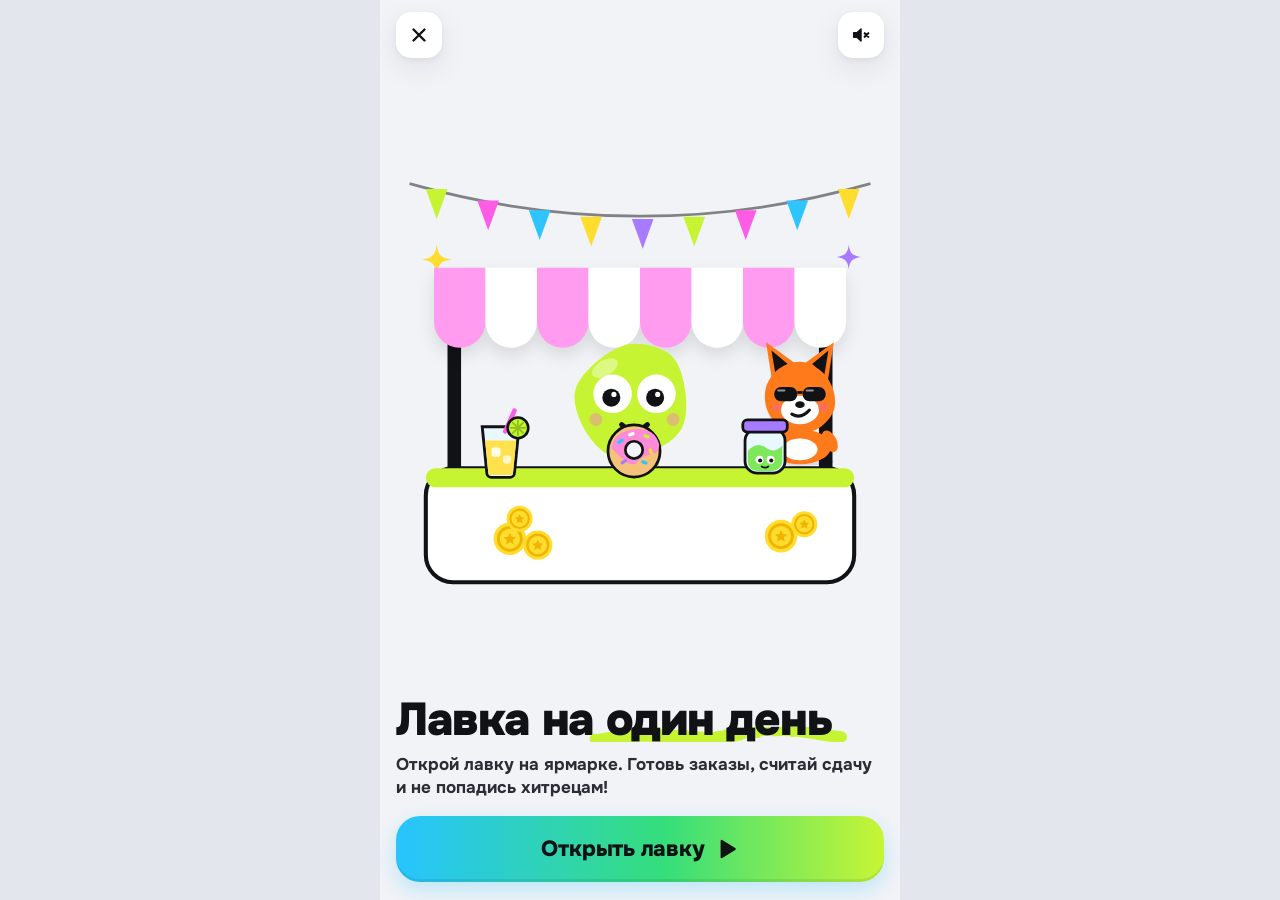
==== commit 9df36c5e: "Медведь-конкурент в поварском колпаке вместо непонятного фартука Co-Authored-By: Claude Opus 5.5 <no" ====
--- a/index.html
+++ b/index.html
@@ -871,7 +871,13 @@
     ${spikes}
     <ellipse cx="80" cy="168" rx="46" ry="26" fill="${C.c}"/><ellipse cx="80" cy="172" rx="26" ry="16" fill="${C.c2}"/>
     <ellipse cx="36" cy="160" rx="10" ry="17" fill="${C.c}" transform="rotate(28 36 160)"/><ellipse cx="124" cy="160" rx="10" ry="17" fill="${C.c}" transform="rotate(-28 124 160)"/>
-    ${A('apron') ? `<path d="M56 150h48v32a8 8 0 0 1-8 8H64a8 8 0 0 1-8-8z" fill="#fff"/><path d="M56 160h48" stroke="#FF5CE6" stroke-width="5"/>` : ''}
+    ${A('apron') ? `<g stroke="${dk}" stroke-width="2" stroke-linejoin="round">
+      <path d="M66 147q14-10 28 0" fill="none" stroke="#fff" stroke-width="5" stroke-linecap="round"/>
+      <path d="M57 151l-13-3M103 151l13-3" stroke="#fff" stroke-width="4" stroke-linecap="round"/>
+      <path d="M60 146h40l3 34a10 10 0 0 1-10 11H67a10 10 0 0 1-10-11z" fill="#fff"/>
+      <path d="M59 153h42" stroke="#FF5CE6" stroke-width="5"/>
+      <rect x="69" y="165" width="22" height="14" rx="4" fill="#FFE3F7"/>
+      <path d="M58 186q22 6 44 0" fill="none" stroke="#FF5CE6" stroke-width="3"/></g>` : ''}
     ${A('tie') ? `<path d="M80 144l-7 6 7 26 7-26z" fill="#FF3D6E"/>` : ''}
     ${A('bag') ? `<g transform="translate(108 140) rotate(12)"><path d="M6 10q-8 6-6 18a10 10 0 0 0 10 8h12a10 10 0 0 0 10-8q2-12-6-18z" fill="#C9A15B" stroke="${dk}" stroke-width="2"/><path d="M8 8h16l-3-6H11z" fill="#C9A15B" stroke="${dk}" stroke-width="2"/><text x="16" y="30" text-anchor="middle" font-size="12" font-weight="900" fill="${dk}">$</text></g>` : ''}
     ${A('phone') ? `<g transform="translate(110 132) rotate(-14)"><rect width="24" height="40" rx="6" fill="${dk}"/><rect x="3" y="4" width="18" height="30" rx="3" fill="#7FD4FF"/><path d="M8 18l3 3 6-7" stroke="#21A038" stroke-width="2.4" fill="none"/></g>` : ''}
@@ -894,6 +900,11 @@
       <path d="M30 63Q80 55 130 63Q134 70 125 74Q80 88 35 74Q26 70 30 63z" fill="#1A9BFF" stroke="${dk}" stroke-width="2.5" stroke-linejoin="round"/><path d="M44 71Q80 81 116 71" stroke="#fff" stroke-width="2.5" fill="none" opacity=".35" stroke-linecap="round"/>
       <circle cx="80" cy="25" r="5" fill="#C6F432" stroke="${dk}" stroke-width="2"/></g>` : ''}
     ${A('hardhat') ? `<path d="M34 68C34 28 126 28 126 68z" fill="#FFDD2E" stroke="${dk}" stroke-width="2.5"/><path d="M80 32v36" stroke="#FFC400" stroke-width="6"/><rect x="26" y="64" width="108" height="10" rx="5" fill="#FFC400" stroke="${dk}" stroke-width="2.5"/>` : ''}
+    ${A('chef') ? `<g stroke="${dk}" stroke-width="2.5" stroke-linejoin="round">
+      <path d="M56 48C38 48 38 20 58 22C60 4 100 4 102 22C122 20 122 48 104 48Z" fill="#fff"/>
+      <path d="M68 26q-2 10 0 20M92 26q2 10 0 20" fill="none" stroke-width="2" opacity=".25"/>
+      <rect x="54" y="44" width="52" height="16" rx="5" fill="#fff"/>
+      <path d="M68 47v10M80 47v10M92 47v10" stroke-width="2" opacity=".3"/></g>` : ''}
     ${A('bow') ? `<g transform="translate(112 42) rotate(18)"><path d="M0 0l-16-10v20zM0 0l16-10v20z" fill="#FF5CE6"/><circle r="5" fill="#FF3D6E"/></g>` : ''}
     ${A('tear') ? `<path d="M${ex[0] - 6} ${ey + 14}q-5 10 0 15 5-5 0-15z" fill="#2E9BFF"/>` : ''}
   </svg>`;
@@ -1083,7 +1094,7 @@
       { i: 'angry', t: 'Сам такой!', bad: 1, fx: { r: -2 }, exit: 'angry', res: `${mc('hedgehog', 'angry')} Расскажет всем!`, tip: 'Спокойный ответ гасит ссору.', mom: () => ({ t: `${mc('hedgehog')} −2 ${ic('heart')}`, c: 'r' }) },
       { i: 'coinsBack', t: 'Вернуть деньги', cost: 5, fx: { m: -5, r: 1 }, exit: 'happy', res: `${mc('hedgehog')} Ну ладно…` },
       { i: 'flower', t: 'Извиниться', needStock: 1, fx: { st: -1, r: 2 }, exit: 'happy', res: `${mc('hedgehog', 'happy')} Вот это сервис!` }] },
-  rival: { who: ['bear', ['apron']], md: 'sly', say: () => `Я торгую рядом. Кто дешевле — тот победил!`,
+  rival: { who: ['bear', ['chef']], md: 'sly', say: () => `Я торгую рядом. Кто дешевле — тот победил!`,
     opts: [
       { i: 'chartDown', t: 'Скинуть цену', fx: { m: -15 }, exit: 'angry', res: `${ic('chartDown')} Оба заработали меньше`, mom: () => ({ t: `${ic('chartDown')} −15 ${C()}`, c: 'r' }) },
       { i: 'handshake', t: 'Дружить лавками', fx: { m: 15, r: 2 }, exit: 'happy', res: `${ic('handshake')} Набор вдвоём — хит!`, mom: () => ({ t: `${mc('bear')} ${ic('handshake')} +15`, c: 'g' }) },
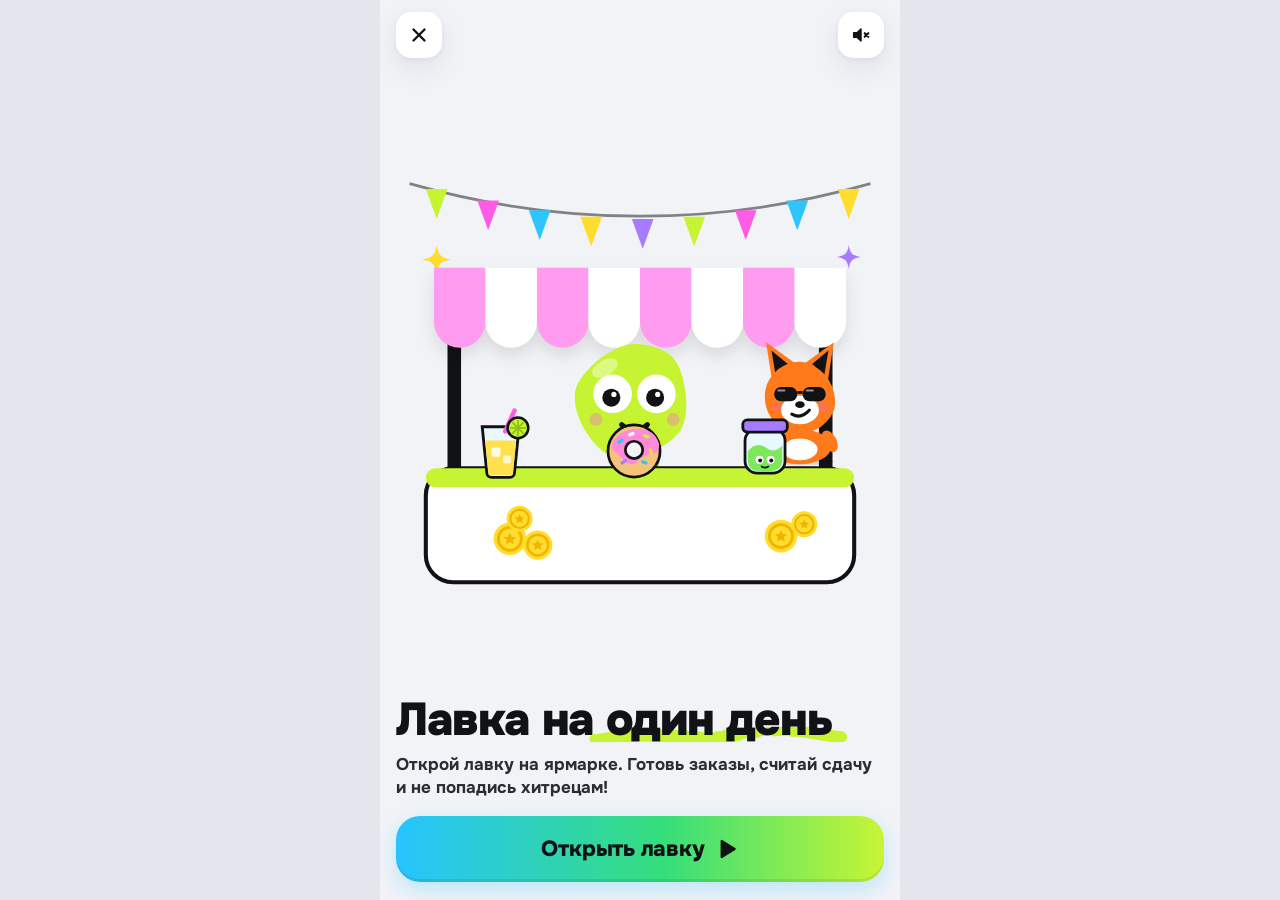
==== commit 0a30d1d3: "Сердечки вместо рукопожатия, пауза поверх детектива и мини-игр, на последнем слайде только QR игры C" ====
--- a/index.html
+++ b/index.html
@@ -106,7 +106,7 @@
 .fox.caught .f-bang{opacity:1;animation:pop .45s var(--spring) both}
 
 /* модалка */
-.modal{position:absolute;inset:0;z-index:20;display:flex;align-items:flex-end;justify-content:center;padding:12px 12px calc(var(--safe-b) + 12px);background:rgba(17,18,22,.38);opacity:0;pointer-events:none;transition:opacity .25s}
+.modal{position:absolute;inset:0;z-index:60;display:flex;align-items:flex-end;justify-content:center;padding:12px 12px calc(var(--safe-b) + 12px);background:rgba(17,18,22,.38);opacity:0;pointer-events:none;transition:opacity .25s}
 .modal.show{opacity:1;pointer-events:auto}
 .mcard{width:100%;background:#fff;border-radius:30px;padding:18px;box-shadow:0 20px 50px rgba(0,0,0,.25);transform:translateY(40px);transition:transform .45s var(--spring);position:relative;max-height:92%;overflow-y:auto}
 .modal.show .mcard{transform:none}
@@ -976,7 +976,7 @@
   magnifier: `<circle cx="10" cy="10" r="6.5" fill="#B5E9FF" ${K}/><path d="M7.4 8a3 3 0 0 1 3-2" stroke="#fff" stroke-width="1.6" stroke-linecap="round" fill="none"/><path d="M15 15l5.5 5.5" stroke="#111216" stroke-width="3.2" stroke-linecap="round"/>`,
   box: `<rect x="3" y="6" width="18" height="14" rx="2.5" fill="#F2B866" ${K}/><path d="M3 11h18M3 15.5h18" stroke="#C98A3A" stroke-width="1.6"/><path d="M8 6v14M16 6v14" stroke="#C98A3A" stroke-width="1.4" opacity=".7"/>`,
   think: `<path d="M5 15a4 4 0 0 1 1-7.8A5 5 0 0 1 15.5 6 4 4 0 0 1 19 14a3 3 0 0 1-3 2H7a2.5 2.5 0 0 1-2-1z" fill="#fff" ${K}/><circle cx="9" cy="11.4" r="1.1" fill="#111216"/><circle cx="12.2" cy="11.4" r="1.1" fill="#111216"/><circle cx="15.4" cy="11.4" r="1.1" fill="#111216"/><circle cx="6" cy="19.5" r="1.4" fill="#fff" ${K}/>`,
-  handshake: `<path d="M2.5 9l4-3 4 1.6L13 6l4.5 1 4 3.4-6.4 6.6a1.6 1.6 0 0 1-2.3 0l-.6-.5-.8.8a1.6 1.6 0 0 1-2.3 0l-.4-.4-.6.5a1.6 1.6 0 0 1-2.2-.2z" fill="#FFC58A" ${K}/><path d="M10.5 7.6l-2.3 2.6a1.4 1.4 0 0 0 2 2l2.3-2" stroke="#111216" stroke-width="1.4" fill="none" stroke-linecap="round"/>`,
+  handshake: `<g transform="translate(7.8 -1) scale(.72)"><path d="M12 20.5C5.6 16 3 12.6 3 9.4a4.2 4.2 0 0 1 9-2.3 4.2 4.2 0 0 1 9 2.3c0 3.2-2.6 6.6-9 11.1z" fill="#2EC5FF" stroke="#111216" stroke-width="1.9" stroke-linejoin="round"/></g><g transform="translate(-1.8 3.4) scale(.82)"><path d="M12 20.5C5.6 16 3 12.6 3 9.4a4.2 4.2 0 0 1 9-2.3 4.2 4.2 0 0 1 9 2.3c0 3.2-2.6 6.6-9 11.1z" fill="#FF9CEF" stroke="#111216" stroke-width="1.7" stroke-linejoin="round"/></g><path d="M6.2 10q.8-1.6 2.4-1.8" stroke="#fff" stroke-width="1.3" fill="none" stroke-linecap="round"/>`,
   gift: `<rect x="3.5" y="9" width="17" height="11.5" rx="2" fill="#FF5CE6" ${K}/><rect x="2.5" y="6.5" width="19" height="4" rx="1.5" fill="#FF9CEF" ${K}/><path d="M12 6.5v14" stroke="#C6F432" stroke-width="3"/><path d="M12 6.5c-1-3-5-3.6-5-1.4 0 1.4 3 1.4 5 1.4zm0 0c1-3 5-3.6 5-1.4 0 1.4-3 1.4-5 1.4z" fill="#C6F432" ${K}/>`,
   angry: `<circle cx="12" cy="12" r="10" fill="#FF7A9A" ${K}/><path d="M6.5 8.4l4 1.8M17.5 8.4l-4 1.8" stroke="#111216" stroke-width="2" stroke-linecap="round"/><circle cx="9" cy="12" r="1.3" fill="#111216"/><circle cx="15" cy="12" r="1.3" fill="#111216"/><path d="M8.5 17q3.5-3 7 0" stroke="#111216" stroke-width="1.8" fill="none" stroke-linecap="round"/>`,
   coinsBack: `<circle cx="11" cy="13" r="8" fill="#FFDD2E" ${K}/><circle cx="11" cy="13" r="4.6" fill="none" stroke="#E6A800" stroke-width="1.6"/><path d="M15 3.5a8 8 0 0 1 6 7" stroke="#1FD16C" stroke-width="2.2" fill="none" stroke-linecap="round"/><path d="M18.6 9.6l2.4 1.4 1-2.6" stroke="#1FD16C" stroke-width="2.2" fill="none" stroke-linecap="round" stroke-linejoin="round"/>`,
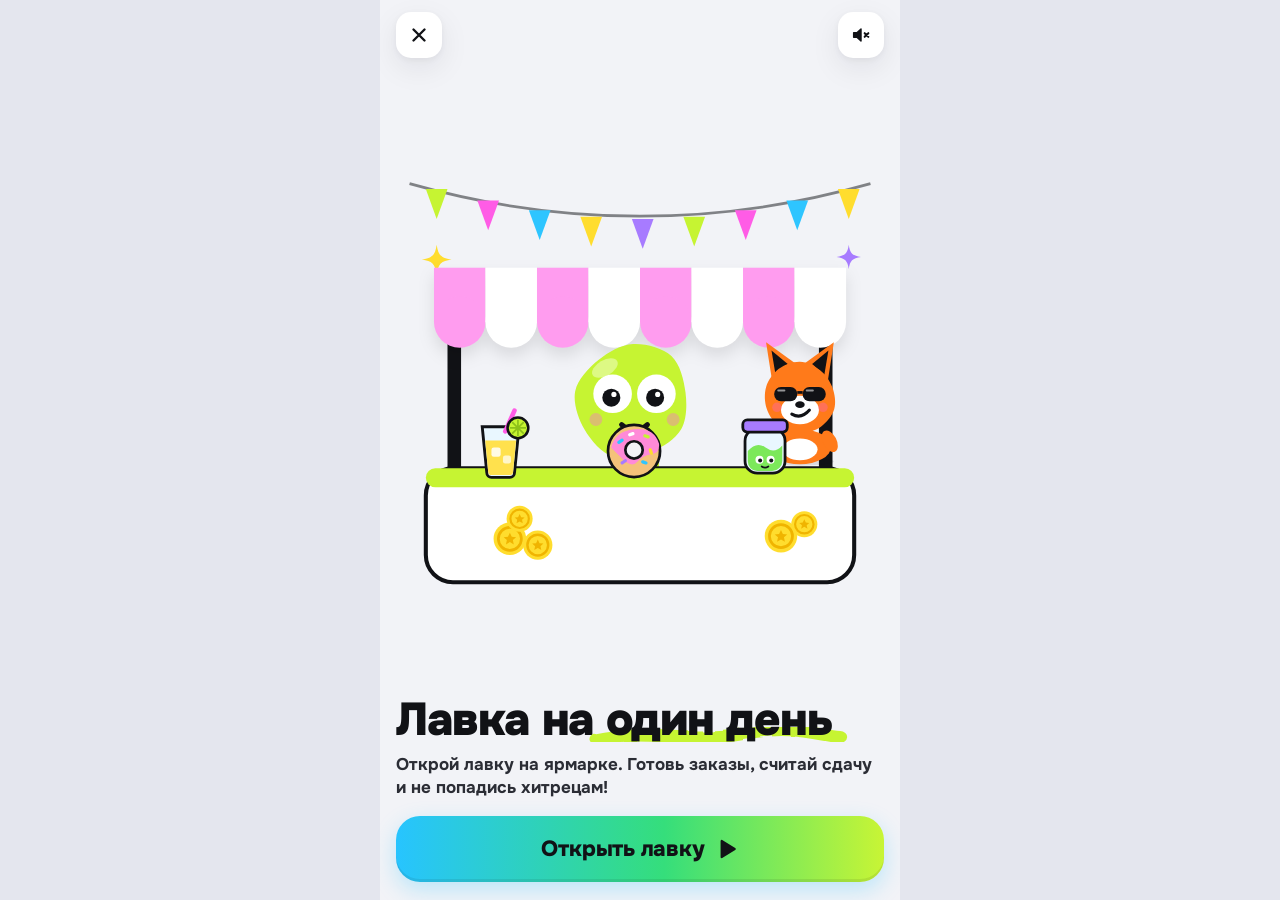
==== commit a864c9b1: "Сердечки без блика Co-Authored-By: Claude Opus 5.5 <noreply@anthropic.com> Claude-Session: https://c" ====
--- a/index.html
+++ b/index.html
@@ -976,7 +976,7 @@
   magnifier: `<circle cx="10" cy="10" r="6.5" fill="#B5E9FF" ${K}/><path d="M7.4 8a3 3 0 0 1 3-2" stroke="#fff" stroke-width="1.6" stroke-linecap="round" fill="none"/><path d="M15 15l5.5 5.5" stroke="#111216" stroke-width="3.2" stroke-linecap="round"/>`,
   box: `<rect x="3" y="6" width="18" height="14" rx="2.5" fill="#F2B866" ${K}/><path d="M3 11h18M3 15.5h18" stroke="#C98A3A" stroke-width="1.6"/><path d="M8 6v14M16 6v14" stroke="#C98A3A" stroke-width="1.4" opacity=".7"/>`,
   think: `<path d="M5 15a4 4 0 0 1 1-7.8A5 5 0 0 1 15.5 6 4 4 0 0 1 19 14a3 3 0 0 1-3 2H7a2.5 2.5 0 0 1-2-1z" fill="#fff" ${K}/><circle cx="9" cy="11.4" r="1.1" fill="#111216"/><circle cx="12.2" cy="11.4" r="1.1" fill="#111216"/><circle cx="15.4" cy="11.4" r="1.1" fill="#111216"/><circle cx="6" cy="19.5" r="1.4" fill="#fff" ${K}/>`,
-  handshake: `<g transform="translate(7.8 -1) scale(.72)"><path d="M12 20.5C5.6 16 3 12.6 3 9.4a4.2 4.2 0 0 1 9-2.3 4.2 4.2 0 0 1 9 2.3c0 3.2-2.6 6.6-9 11.1z" fill="#2EC5FF" stroke="#111216" stroke-width="1.9" stroke-linejoin="round"/></g><g transform="translate(-1.8 3.4) scale(.82)"><path d="M12 20.5C5.6 16 3 12.6 3 9.4a4.2 4.2 0 0 1 9-2.3 4.2 4.2 0 0 1 9 2.3c0 3.2-2.6 6.6-9 11.1z" fill="#FF9CEF" stroke="#111216" stroke-width="1.7" stroke-linejoin="round"/></g><path d="M6.2 10q.8-1.6 2.4-1.8" stroke="#fff" stroke-width="1.3" fill="none" stroke-linecap="round"/>`,
+  handshake: `<g transform="translate(7.8 -1) scale(.72)"><path d="M12 20.5C5.6 16 3 12.6 3 9.4a4.2 4.2 0 0 1 9-2.3 4.2 4.2 0 0 1 9 2.3c0 3.2-2.6 6.6-9 11.1z" fill="#2EC5FF" stroke="#111216" stroke-width="1.9" stroke-linejoin="round"/></g><g transform="translate(-1.8 3.4) scale(.82)"><path d="M12 20.5C5.6 16 3 12.6 3 9.4a4.2 4.2 0 0 1 9-2.3 4.2 4.2 0 0 1 9 2.3c0 3.2-2.6 6.6-9 11.1z" fill="#FF9CEF" stroke="#111216" stroke-width="1.7" stroke-linejoin="round"/></g>`,
   gift: `<rect x="3.5" y="9" width="17" height="11.5" rx="2" fill="#FF5CE6" ${K}/><rect x="2.5" y="6.5" width="19" height="4" rx="1.5" fill="#FF9CEF" ${K}/><path d="M12 6.5v14" stroke="#C6F432" stroke-width="3"/><path d="M12 6.5c-1-3-5-3.6-5-1.4 0 1.4 3 1.4 5 1.4zm0 0c1-3 5-3.6 5-1.4 0 1.4-3 1.4-5 1.4z" fill="#C6F432" ${K}/>`,
   angry: `<circle cx="12" cy="12" r="10" fill="#FF7A9A" ${K}/><path d="M6.5 8.4l4 1.8M17.5 8.4l-4 1.8" stroke="#111216" stroke-width="2" stroke-linecap="round"/><circle cx="9" cy="12" r="1.3" fill="#111216"/><circle cx="15" cy="12" r="1.3" fill="#111216"/><path d="M8.5 17q3.5-3 7 0" stroke="#111216" stroke-width="1.8" fill="none" stroke-linecap="round"/>`,
   coinsBack: `<circle cx="11" cy="13" r="8" fill="#FFDD2E" ${K}/><circle cx="11" cy="13" r="4.6" fill="none" stroke="#E6A800" stroke-width="1.6"/><path d="M15 3.5a8 8 0 0 1 6 7" stroke="#1FD16C" stroke-width="2.2" fill="none" stroke-linecap="round"/><path d="M18.6 9.6l2.4 1.4 1-2.6" stroke="#1FD16C" stroke-width="2.2" fill="none" stroke-linecap="round" stroke-linejoin="round"/>`,
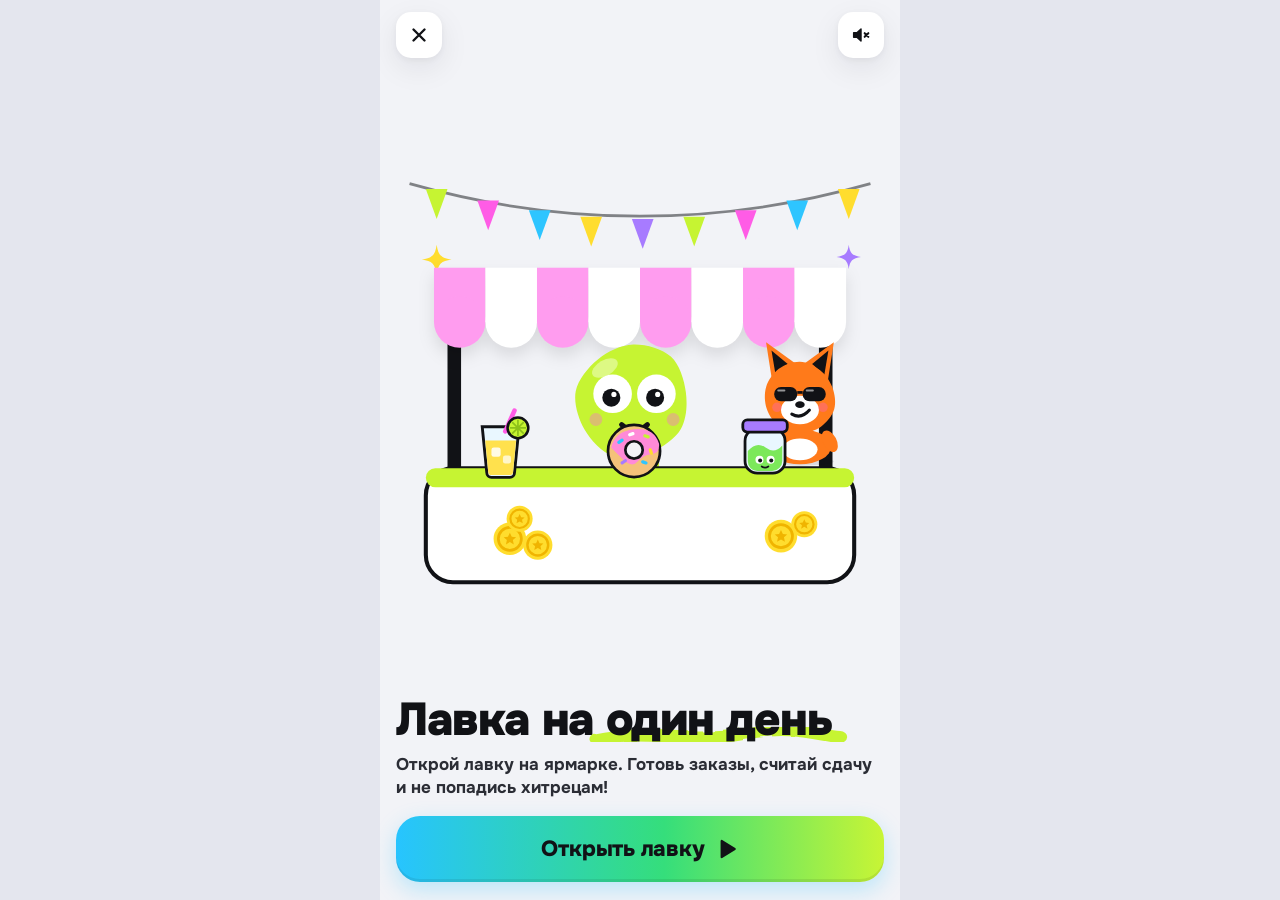
==== commit 520fd1d0: "WebView: встроенные шрифты, без зума двумя пальцами, пауза при pagehide и возобновление звука после " ====
--- a/index.html
+++ b/index.html
@@ -2,14 +2,20 @@
 <html lang="ru">
 <head>
 <meta charset="utf-8">
-<meta name="viewport" content="width=device-width, initial-scale=1, viewport-fit=cover, interactive-widget=resizes-content">
+<meta name="viewport" content="width=device-width, initial-scale=1, maximum-scale=1, user-scalable=no, viewport-fit=cover, interactive-widget=resizes-content">
 <meta name="theme-color" content="#F2F3F7">
 <meta name="color-scheme" content="light">
 <title>Лавка на один день</title>
-<link rel="preconnect" href="https://fonts.googleapis.com">
-<link rel="preconnect" href="https://fonts.gstatic.com" crossorigin>
-<link href="https://fonts.googleapis.com/css2?family=Onest:wght@500;600;700;800;900&family=Caveat:wght@700&display=swap" rel="stylesheet">
 <style>
+/* шрифты встроены: игра не зависит от сети внутри WebView */
+@font-face{font-family:'Caveat';font-style:normal;font-weight:700;font-display:swap;src:url([data-uri]) format('woff2');unicode-range:U+0301, U+0400-045F, U+0490-0491, U+04B0-04B1, U+2116}
+@font-face{font-family:'Caveat';font-style:normal;font-weight:700;font-display:swap;src:url([data-uri]) format('woff2');unicode-range:U+0000-00FF, U+0131, U+0152-0153, U+02BB-02BC, U+02C6, U+02DA, U+02DC, U+0304, U+0308, U+0329, U+2000-206F, U+20AC, U+2122, U+2191, U+2193, U+2212, U+2215, U+FEFF, U+FFFD}
+@font-face{font-family:'Onest';font-style:normal;font-weight:700;font-display:swap;src:url([data-uri]) format('woff2');unicode-range:U+0301, U+0400-045F, U+0490-0491, U+04B0-04B1, U+2116}
+@font-face{font-family:'Onest';font-style:normal;font-weight:700;font-display:swap;src:url([data-uri]) format('woff2');unicode-range:U+0000-00FF, U+0131, U+0152-0153, U+02BB-02BC, U+02C6, U+02DA, U+02DC, U+0304, U+0308, U+0329, U+2000-206F, U+20AC, U+2122, U+2191, U+2193, U+2212, U+2215, U+FEFF, U+FFFD}
+@font-face{font-family:'Onest';font-style:normal;font-weight:800;font-display:swap;src:url([data-uri]) format('woff2');unicode-range:U+0301, U+0400-045F, U+0490-0491, U+04B0-04B1, U+2116}
+@font-face{font-family:'Onest';font-style:normal;font-weight:800;font-display:swap;src:url([data-uri]) format('woff2');unicode-range:U+0000-00FF, U+0131, U+0152-0153, U+02BB-02BC, U+02C6, U+02DA, U+02DC, U+0304, U+0308, U+0329, U+2000-206F, U+20AC, U+2122, U+2191, U+2193, U+2212, U+2215, U+FEFF, U+FFFD}
+@font-face{font-family:'Onest';font-style:normal;font-weight:900;font-display:swap;src:url([data-uri]) format('woff2');unicode-range:U+0301, U+0400-045F, U+0490-0491, U+04B0-04B1, U+2116}
+@font-face{font-family:'Onest';font-style:normal;font-weight:900;font-display:swap;src:url([data-uri]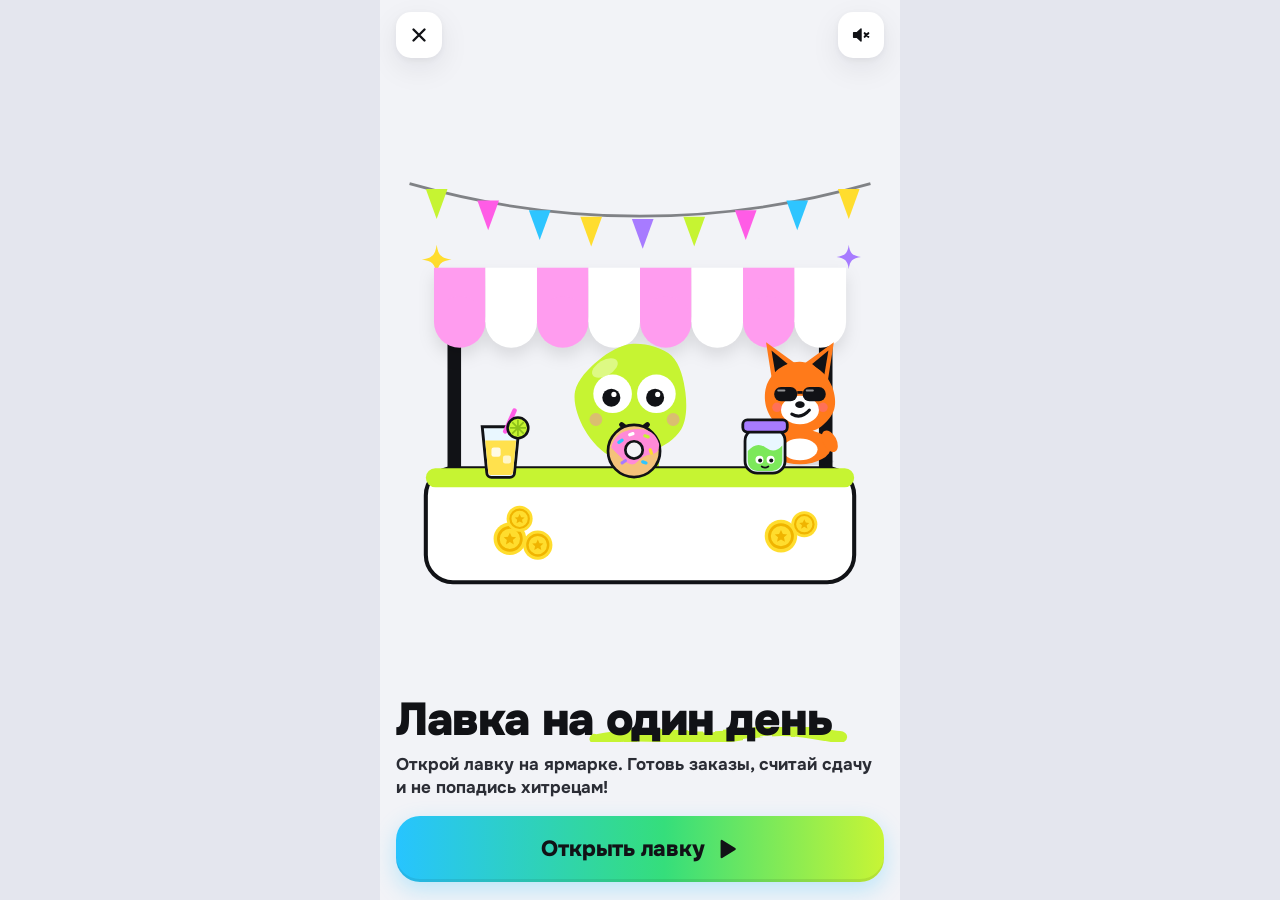
==== commit 8a467e94: "Соответствие правилам хакатона: мост по контракту песочницы, без колеса и лотереи, PDF-версия презен" ====
--- a/index.html
+++ b/index.html
@@ -345,17 +345,18 @@
 
 .start .hero>svg{width:100%;height:100%;display:block}
 .spin .sphead{margin:14px 0 6px}
-.spin .lead{min-height:24px}
-.wheelw{position:relative;flex:1;min-height:0;display:flex;align-items:center;justify-content:center;padding:26px 0 14px}
-.fwheel{position:relative;width:min(84vw,46vh,340px);aspect-ratio:1;cursor:pointer;filter:drop-shadow(0 14px 22px rgba(17,18,22,.18))}
-.fwheel>svg{width:100%;height:100%;display:block}
-.fwheel.won{animation:wWon .6s var(--spring)}
-@keyframes wWon{40%{transform:scale(1.06)}}
-.wpin{position:absolute;left:50%;top:-22px;width:44px;height:50px;margin-left:-22px;z-index:2;transform-origin:50% 30%;filter:drop-shadow(0 4px 6px rgba(0,0,0,.25))}
-.wpin>svg{width:100%;height:100%;display:block}
-.wpin.tick{animation:pinTick .12s ease-out}
-@keyframes pinTick{40%{transform:rotate(-14deg)}}
-.spin .btn[disabled]{opacity:.6;animation:none}
+.picks{flex:1;min-height:0;display:flex;flex-direction:column;justify-content:center;gap:14px;padding:16px 0 20px}
+.pk{display:flex;align-items:center;gap:16px;width:100%;padding:12px 18px 12px 12px;border-radius:26px;background:#fff;border:3px solid var(--ink);box-shadow:0 6px 0 var(--ink);text-align:left;animation:pkIn .45s var(--spring) both;animation-delay:calc(var(--i)*.08s);transition:transform .15s}
+.pk:active{transform:translateY(4px);box-shadow:0 2px 0 var(--ink)}
+.pk.go{animation:wWon .5s var(--spring)}
+.pk .pa{flex:none;width:84px;height:84px;border-radius:20px;display:grid;place-items:center}
+.pk .pa>svg{width:68px;height:68px}
+.pk b{display:block;font-size:24px;font-weight:900;line-height:1.1}
+.pk span{display:block;font-size:16px;font-weight:700;opacity:.6;margin-top:4px}
+.pk .go-ic{margin-left:auto;flex:none;width:44px;height:44px;border-radius:50%;background:var(--lime);border:3px solid var(--ink);display:grid;place-items:center}
+.pk .go-ic svg{width:22px;height:22px}
+@keyframes pkIn{from{opacity:0;transform:translateY(18px) scale(.94)}}
+@keyframes wWon{40%{transform:scale(1.05)}}
 .stage.paused *{animation-play-state:paused!important}
 .toast{white-space:normal;max-width:calc(100% - 24px);text-align:center;width:max-content}
 .buzz{position:absolute;left:50%;top:50%;width:140px;height:198px;margin:-110px 0 0 -70px;z-index:6;animation:buzzIn .45s var(--spring) both}
@@ -529,23 +530,18 @@
 (() => {
 'use strict';
 
-/* Мост «страница → приложение»: пять событий контракта. */
-const EVENTS = { close: 'close', finish: 'finish', vibrate: 'vibrate', share: 'share', complete: 'complete' };
+/* Мост «страница → приложение»: контракт хакатона, обычный window.postMessage в плоском формате.
+   Канал односторонний; вибрация и шаринг — только через него, без браузерных API. */
+const EVENTS = { close: 'CLOSE_EVENT', finish: 'FINISH_EVENT', complete: 'COMPLETED_EVENT', vibrate: 'VIBRATION_EVENT', share: 'SHARING_EVENT' };
 const Bridge = {
-  native() { return !!(window.ReactNativeWebView || (window.webkit && window.webkit.messageHandlers) || window.AndroidBridge || window.parent !== window); },
-  send(type, payload = {}) {
-    const msg = { type: EVENTS[type] || type, payload }, json = JSON.stringify(msg);
-    try { window.ReactNativeWebView && window.ReactNativeWebView.postMessage(json); } catch (e) {}
-    try { const h = window.webkit && window.webkit.messageHandlers; h && (h.app || h.bridge) && (h.app || h.bridge).postMessage(msg); } catch (e) {}
-    try { window.AndroidBridge && window.AndroidBridge.postMessage && window.AndroidBridge.postMessage(json); } catch (e) {}
-    try { window.parent !== window && window.parent.postMessage(msg, '*'); } catch (e) {}
-    if (location.protocol === 'file:' || location.hostname === 'localhost') console.log('[bridge]', JSON.stringify(msg));
+  completed: false,
+  send(type, fields = {}) {
+    if (type === 'complete') { if (this.completed) return; this.completed = true; } // засчитываем прогресс один раз за открытие
+    try { window.postMessage({ type: EVENTS[type], ...fields }, '*'); } catch (e) {}
   }
 };
-const vibrate = (kind = 'light') => {
-  Bridge.send('vibrate', { style: kind });
-  if (!Bridge.native() && navigator.vibrate) { try { navigator.vibrate(kind === 'error' ? [40, 60, 40] : kind === 'success' ? [20, 40, 60] : 15); } catch (e) {} }
-};
+let lastVib = 0;
+const vibrate = () => { const t = Date.now(); if (t - lastVib < 120) return; lastVib = t; Bridge.send('vibrate'); };
 
 /* ================= Звук (выключен по умолчанию) ================= */
 const Sound = {
@@ -1057,7 +1053,7 @@
       { i: 'keypad', t: 'Сказать код', bad: 1, fx: D => ({ m: -Math.min(40, D.wallet), s: -3, scam: 1 }), exit: 'run', res: f => `${mc('fox', 'sly')} Утащила ${-f.m} ${C()}`, tip: 'Код из СМС — секрет. Банк его не спрашивает.', mom: f => ({ t: `${mc('fox')} −${-f.m} ${C()}`, c: 'r' }) },
       { i: 'stop', t: 'Не скажу', fx: { s: 2 }, exit: 'sad', res: `${ic('shield')} Лиса ушла ни с чем` },
       { i: 'phone', t: 'Позвоню в банк', fx: { s: 3 }, exit: 'run', res: `${ic('bank')} «Это не мы!»`, mom: () => ({ t: `${mc('fox')} Раскрыта!`, c: 'g' }) }] },
-  qr: { who: ['wolf', ['cap']], md: 'sly', say: () => `Сканируй ${ic('qr')} — выиграешь самокат!`,
+  qr: { who: ['wolf', ['cap']], md: 'sly', say: () => `Сканируй ${ic('qr')} — получишь самокат!`,
     opts: [
       { i: 'qr', t: 'Сканировать', bad: 1, fx: D => ({ m: -Math.min(30, D.wallet), s: -2, scam: 1 }), exit: 'run', res: f => `${ic('qr')} Код украл ${-f.m} ${C()}`, tip: 'Чужие QR-коды могут вести к жуликам.', mom: f => ({ t: `${mc('wolf')} −${-f.m} ${C()}`, c: 'r' }) },
       { i: 'stop', t: 'Не надо', fx: { s: 2 }, exit: 'sad', res: `${ic('shield')} Волк ушёл` }] },
@@ -1069,10 +1065,10 @@
     opts: [
       { i: 'keypad', t: 'Скинуть код', bad: 1, fx: D => ({ m: -Math.min(40, D.wallet), s: -3, scam: 1 }), exit: 'run', res: f => `${mc('bunny', 'sly')} Это был не друг! −${-f.m} ${C()}`, tip: 'Друга проверяют звонком на старый номер.', mom: f => ({ t: `${mc('bunny')} −${-f.m} ${C()}`, c: 'r' }) },
       { i: 'phone', t: 'Позвоню другу', fx: { s: 3 }, exit: 'run', res: `${ic('phone')} «Это не я!»`, mom: () => ({ t: `${mc('bunny')} Раскрыт!`, c: 'g' }) }] },
-  lottery: { who: ['hamster', ['bow']], md: 'happy', say: () => `Лотерея! Билет 20 ${C()} — шанс выиграть 100!`,
+  prize: { who: ['hamster', ['bow']], md: 'happy', say: () => `Тебе подарок ${ic('gift')} Только оплати доставку 20 ${C()}`,
     opts: [
-      { i: 'ticket', t: 'Купить', cost: 20, bad: 1, fx: () => Math.random() < .1 ? { m: 80, lucky: 1 } : { m: -20 }, exit: 'happy', res: f => f.lucky ? `${ic('star')} Выигрыш 100 ${C()}! Так везёт 1 раз из 10` : `${ic('ticket')} Билет пустой`, tip: 'В лотерее почти всегда проигрывают.', mom: f => f.lucky ? null : { t: `${ic('ticket')} −20 ${C()}`, c: 'r' } },
-      { i: 'stop', t: 'Не буду', fx: { s: 1 }, exit: 'sad', res: `${C()} Монеты целы` }] },
+      { i: 'cashfly', t: 'Оплатить', cost: 20, bad: 1, fx: { m: -20, s: -2, scam: 1 }, exit: 'run', res: `${ic('gift')} Подарка нет, монеты пропали`, tip: 'Настоящий подарок не просит заплатить.', mom: () => ({ t: `${mc('hamster')} −20 ${C()}`, c: 'r' }) },
+      { i: 'stop', t: 'Не буду', fx: { s: 2 }, exit: 'sad', res: `${ic('shield')} Монеты целы` }] },
   invest: { who: ['beaver', ['tie']], md: 'sly', say: () => `Дай 40 ${C()} — к вечеру будет ×3! ${ic('rocket')}`,
     opts: [
       { i: 'cashfly', t: 'Вложить', cost: 40, bad: 1, fx: { m: -40, s: -2, scam: 1, later: 'invest' }, exit: 'run', res: `${mc('beaver', 'sly')} Бобёр убежал…`, tip: '«×3 за день» обещают только жулики.' },
@@ -1142,7 +1138,7 @@
       { i: 'wrench', t: 'Починить', cost: 30, pay: 1, fx: { pay: 30 }, exit: 'sad', res: `${ic('wrench')} Как новенький!` },
       { i: 'meh', t: 'Так сойдёт', fx: D => ({ st: -Math.ceil(D.stock / 2) }), exit: 'sad', res: f => `${ic('bolt')} Пропало ${-f.st} ${U()}`, mom: f => ({ t: `${ic('bolt')} −${-f.st} ${U()}`, c: 'r' }) }] }
 };
-const SAFE = ['bank', 'qr', 'guard', 'fakefriend', 'lottery', 'invest'], SOFT = ['sour', 'rival', 'chick', 'lost', 'owl', 'wallet', 'overpaid'];
+const SAFE = ['bank', 'qr', 'guard', 'fakefriend', 'prize', 'invest'], SOFT = ['sour', 'rival', 'chick', 'lost', 'owl', 'wallet', 'overpaid'];
 const TITLES = [
   { id: 'king', ic: 'crown', t: 'Хозяин ярмарки', c: '#FFDD2E', ok: S => S.rep >= 8 && S.shield >= 7 && S.profit >= 40 },
   { id: 'prey', ic: 'dash', t: 'Лёгкая добыча для жуликов', c: '#FF9A4D', ok: S => S.scammed >= 2 || S.shield <= 2 },
@@ -1201,70 +1197,29 @@
     <p class="lead">Открой лавку на ярмарке. Готовь заказы, считай сдачу и не попадись хитрецам!</p>
     <button class="btn big" id="play">Открыть лавку ${ic('play')}</button>
   </section>`;
-  $('#play').onclick = () => { Sound.tap(); vibrate(); randomStall(); };
-}
-/* колесо удачи: ребёнок сам крутит и видит, какая лавка выпала (подряд одна и та же не выпадает) */
-function wheelSVG(ks) {
-  const R = 96, pt = (a, r) => `${(Math.sin(a * Math.PI / 180) * r).toFixed(2)} ${(-Math.cos(a * Math.PI / 180) * r).toFixed(2)}`;
-  const col = { lemon: '#FFE45C', donut: '#FF9CEF', slime: '#C6F432' };
-  const sec = ks.map((k, i) => { const c = i * 120, a0 = c - 60, a1 = c + 60;
-    return `<path d="M0 0L${pt(a0, R)}A${R} ${R} 0 0 1 ${pt(a1, R)}Z" fill="${col[k] || '#fff'}" stroke="#fff" stroke-width="4"/>
-      <g transform="rotate(${c})"><text y="-72" text-anchor="middle" font-family="Onest,sans-serif" font-weight="900" font-size="15" fill="#111216">${PRODS[k].t}</text>
-      <g transform="translate(-23 -68) scale(.72)">${PRODS[k].art}</g></g>`; }).join('');
-  const pegs = Array.from({ length: 9 }, (_, i) => `<circle cx="${pt(i * 40 + 20, 103).split(' ')[0]}" cy="${pt(i * 40 + 20, 103).split(' ')[1]}" r="4" fill="#fff" stroke="#111216" stroke-width="2"/>`).join('');
-  return `<svg viewBox="-114 -114 228 228" aria-hidden="true"><circle r="110" fill="#111216"/><circle r="99" fill="#fff"/>
-    <g id="wheelRot">${sec}${pegs}</g>
-    <circle r="15" fill="#fff" stroke="#111216" stroke-width="3"/><circle r="7" fill="var(--m)"/></svg>`;
-}
-function randomStall() {
+  $('#play').onclick = () => { Sound.tap(); vibrate(); chooseStall(); };
+}
+/* выбор лавки: три карточки, ребёнок сам решает, что продавать */
+function chooseStall() {
   loopId++; D = null;
-  const ks = Object.keys(PRODS), prev = SESSION.lastProd;
+  const ks = Object.keys(PRODS);
   app.innerHTML = `<section class="screen start spin">${blobsBg()}
     <div class="row"><button class="ibtn" data-home aria-label="Назад">${ICON.x}</button>${soundBtn()}</div>
-    <div class="sphead"><h1 class="ttl" id="spT">Что продаём сегодня?</h1><p class="lead" id="spL">Крути колесо — где остановится стрелка, то и продаёшь</p></div>
-    <div class="wheelw"><div class="fwheel" id="wheel">${wheelSVG(ks)}
-      <div class="wpin" id="wpin"><svg viewBox="0 0 40 46"><path d="M20 44L4 10a16 16 0 1 1 32 0z" fill="#FF3D6E" stroke="#111216" stroke-width="3" stroke-linejoin="round"/><circle cx="20" cy="15" r="6" fill="#fff"/></svg></div></div></div>
-    <button class="btn big" id="spin">Крутить колесо! ${ic('repeat')}</button>
+    <div class="sphead"><h1 class="ttl">Что продаём сегодня?</h1><p class="lead">Выбери свою лавку</p></div>
+    <div class="picks">${ks.map((k, i) => `<button class="pk" data-k="${k}" style="--i:${i}">
+      <span class="pa" style="background:${PRODS[k].bg}">${prodSVG(k)}</span>
+      <span><b>${PRODS[k].t}</b><span>${PRODS[k].d}</span></span>
+      <span class="go-ic">${ic('play')}</span></button>`).join('')}</div>
   </section>`;
-  const btn = $('#spin'), rot = $('#wheelRot'), pin = $('#wpin'), wheel = $('#wheel');
-  const win = pick(ks.filter(k => k !== prev)), wi = ks.indexOf(win);
-  if (firstTime('spin')) setTimeout(() => coachTap(btn, null, app.querySelector('.spin')), 500);
-  let busy = false, ang = 0, idle = true, last = performance.now();
-  // пока не нажали — диск медленно вращается сам; стрелка всегда стоит на месте
-  const idleStep = now => {
-    if (!idle || !app.contains(wheel)) return;
-    if (!RM) { ang = (ang + (now - last) * .012) % 360; rot.setAttribute('transform', `rotate(${ang.toFixed(2)})`); }
-    last = now; requestAnimationFrame(idleStep);
-  };
-  requestAnimationFrame(idleStep);
-  const go = async () => {
-    if (btn.dataset.done) { Sound.tap(); vibrate(); SESSION.lastProd = win; startDay(win); return; }
-    if (busy) return;
-    busy = true; btn.disabled = true; coachOff(); Sound.tap();
-    $('#spL').textContent = 'Крутится…';
-    // сектор wi должен встать под стрелку: поворот −wi·120° плюс несколько полных оборотов и небольшой сдвиг внутри сектора
-    idle = false;
-    const a0 = ang, target = -wi * 120 + (Math.random() * 60 - 30);
-    const end = a0 + 360 * 4 + (((target - a0) % 360) + 360) % 360, T = RM ? 1 : 3600, t0 = performance.now();
-    let lastPeg = 0;
-    await new Promise(res => {
-      const step = now => {
-        if (!app.contains(wheel)) return res();
-        const t = Math.min(1, (now - t0) / T), a = a0 + (end - a0) * (1 - Math.pow(1 - t, 4));
-        rot.setAttribute('transform', `rotate(${a.toFixed(2)})`);
-        const peg = Math.floor((a + 20) / 40);   // штырьки каждые 40°
-        if (peg !== lastPeg) { lastPeg = peg; Sound.tone(700, .03, 'triangle', .05); pin.classList.remove('tick'); void pin.offsetWidth; pin.classList.add('tick'); }
-        if (t < 1) requestAnimationFrame(step); else res();
-      };
-      requestAnimationFrame(step);
-    });
-    if (!app.contains(wheel)) return;
-    wheel.classList.add('won'); Sound.win(); vibrate(); confetti();
-    $('#spT').innerHTML = `Выпало: <span class="u">${PRODS[win].t}!${DOODLE.under('var(--m)')}</span>`;
-    $('#spL').textContent = `Сегодня ты продаёшь ${PRODS[win].t.toLowerCase()}`;
-    btn.disabled = false; btn.dataset.done = 1; btn.innerHTML = `Открыть лавку ${ic('play')}`;
-  };
-  btn.onclick = go; wheel.onclick = () => { if (!btn.dataset.done) go(); };
+  const cards = [...app.querySelectorAll('.pk')];
+  if (firstTime('pick')) setTimeout(() => app.contains(cards[0]) && coachTap(cards[0], null, app.querySelector('.spin')), 600);
+  let busy = false;
+  cards.forEach(c => c.onclick = async () => {
+    if (busy) return; busy = true; coachOff();
+    Sound.tap(); vibrate(); c.classList.add('go');
+    await new Promise(r => setTimeout(r, RM ? 0 : 380));
+    if (app.contains(c)) startDay(c.dataset.k);
+  });
 }
 
 /* ================= Подсказки рукой ================= */
@@ -1604,10 +1559,10 @@
 const PH = (av, n, t) => ({ fox: false, av, n, p: [t] });
 const PFOX = [
   PF('code', 'robot', 'Поддержка игры', ['', 'Скажи код из СМС', ' — дадим 1000 алмазов']), PF('code', 'gamer', 'Max_Pro', ['', 'Дай пароль', ' — подарю скин']),
-  PF('gift', 'prize', 'Розыгрыш', ['', 'Ты выиграл телефон!', ' Оплати доставку']), PF('gift', 'robot', 'Магазин скинов', ['', '5000 монет бесплатно', ' — жми сюда']),
+  PF('gift', 'prize', 'Подарки', ['', 'Тебе подарок — телефон!', ' Оплати доставку']), PF('gift', 'robot', 'Магазин скинов', ['', '5000 монет бесплатно', ' — жми сюда']),
   PF('personal', 'cat', 'Котик_Даша', ['Давай дружить! ', 'Где ты живёшь?', '']), PF('personal', 'stranger', 'Незнакомец', ['', 'Скинь фото и адрес школы', '']),
   PF('newnum', 'mom', 'Мама?', ['', 'Пишу с чужого номера.', ' Скинь код']), PF('newnum', 'grandma', 'Бабушка?', ['', 'У меня новый номер!', ' Переведи денежку']),
-  PF('link', 'petya', 'Петя', ['Смотри! ', 'skin-free.xyz', '']), PF('link', 'anya', 'Аня', ['Голосуй за меня: ', 'top-vote.click', '']),
+  PF('link', 'petya', 'Петя', ['Смотри! ', 'skin-free.zz', '']), PF('link', 'anya', 'Аня', ['Голосуй за меня: ', 'top-vote.zz', '']),
   PF('urgent', 'stranger', 'Неизвестный', ['', 'Ответь за 1 минуту,', ' иначе удалим аккаунт']), PF('secret', 'stranger', 'Новый друг', ['Пришлю подарок, ', 'только маме не говори', '']),
   PF('fear', 'bank', 'Банк?', ['', 'Карту родителей заблокировали!', ' Назови цифры']), PF('fear', 'robot', 'Антивирус', ['', 'В телефоне 5 вирусов!', ' Скачай чистилку']),
   PF('dropper', 'work', 'Подработка', ['', 'Прими деньги и переведи дальше', ' — 500 твои']), PF('dropper', 'gamer', 'Max_Pro', ['', 'Дай свою карту на денёк', ''])
@@ -1966,7 +1921,7 @@
   await applyFx(f, c);
   if (D !== me) return;
   if (id === 'rain') { $('#rain').classList.remove('on'); $('#sky').classList.remove('rainy'); }
-  const bad = o.bad && !f.lucky;
+  const bad = o.bad;
   const empty = f.scam && !f.m && !f.st;   // жулик пришёл к пустой кассе
   const res = empty ? `${ic('coin')} Касса пустая — красть нечего!` : typeof o.res === 'function' ? o.res(f) : o.res;
   if (res) toast(res, bad ? 'r' : (f.r > 0 || f.s > 0 ? 'g' : ''));
@@ -2039,7 +1994,7 @@
   await pwait(1500); if (D !== me) return;
   for (const L of D.later) {
     if (L === 'loan') {
-      const back = Math.random() < .7;
+      const back = D.rep >= 5; // без случайности: друг, с которым ты по-доброму, долг возвращает
       const c = custIn(critter('kitten', back ? 'happy' : 'sad', ['bow']));
       await pwait(650); if (D !== me) return;
       const b = sayB(back ? `Возвращаю долг! И +5 сверху ${ic('heart')}` : `Ой… я всё потратил ${ic('sad')}`);
@@ -2064,6 +2019,30 @@
   }
   if (D.stock > 0) D.moments.push({ t: `${ic('box')} Осталось ${D.stock} ${pi(D.prod)}`, c: '' });
   showSummary();
+}
+/* Картинка для шаринга: рисуем на canvas, отдаём data URL (работает без сети) */
+function shareCard(T, profit) {
+  return new Promise(res => {
+    try {
+      const W = 720, cv = document.createElement('canvas'); cv.width = cv.height = W;
+      const x = cv.getContext('2d'), img = new Image();
+      x.fillStyle = '#BFE8FF'; x.fillRect(0, 0, W, W);
+      const cols = ['#FF5CE6', '#fff'];
+      for (let i = 0; i < 9; i++) { x.fillStyle = cols[i % 2]; x.beginPath(); x.moveTo(i * 80, 0); x.lineTo(i * 80 + 80, 0); x.lineTo(i * 80 + 80, 70); x.arc(i * 80 + 40, 70, 40, 0, Math.PI); x.fill(); }
+      x.fillStyle = '#F2F3F7'; x.beginPath(); x.roundRect ? x.roundRect(40, 150, 640, 530, 40) : x.rect(40, 150, 640, 530); x.fill();
+      x.strokeStyle = '#111216'; x.lineWidth = 5; x.stroke();
+      x.textAlign = 'center'; x.fillStyle = '#111216';
+      x.font = "900 46px Onest, sans-serif"; x.fillText('Лавка на один день', W / 2, 225);
+      const done = () => {
+        x.font = "800 38px Onest, sans-serif"; x.fillText(`«${T.t}»`, W / 2, 575, 600);
+        x.font = "700 40px Caveat, cursive"; x.fillStyle = '#FF5CE6'; x.fillText(`Прибыль ${profit >= 0 ? '+' : ''}${profit} монет · А ты?`, W / 2, 635, 600);
+        try { res(cv.toDataURL('image/png')); } catch (e) { res(null); }
+      };
+      img.onload = () => { x.drawImage(img, W / 2 - 120, 248, 240, 275); done(); };
+      img.onerror = done;
+      img.src = 'data:image/svg+xml;charset=utf-8,' + encodeURIComponent(medalSVG(T).replace('<svg ', '<svg xmlns="http://www.w3.org/2000/svg" width="300" height="344" '));
+    } catch (e) { res(null); }
+  });
 }
 function showSummary() {
   D.over = true;
@@ -2091,15 +2070,14 @@
   </div>`;
   sc.classList.add('show');
   Sound.win(); if (profit > 0) setTimeout(confetti, 400);
-  Bridge.send('complete', { title: T.id, profit, reputation: D.rep, safety: D.shield, scammed: D.scammed, sold: D.sold, missedBuyers: D.missed, foxZapped: D.foxZap || 0, foxMissed: D.foxMiss || 0, ordersRight: D.mixOk, ordersWrong: D.mixBad, changeRight: D.chgOk, changeWrong: D.chgBad, signBought: D.sign, product: D.prod, titlesCollected: [...SESSION.titles] });
-  $('#again').onclick = () => { Sound.tap(); randomStall(); };
+  Bridge.send('finish'); Bridge.send('complete');
+  $('#again').onclick = () => { Sound.tap(); chooseStall(); };
   $('#share').onclick = () => {
     Sound.tap();
     const text = `Я провёл(а) день в «Лавке на один день» и стал(а) «${T.t}»! Прибыль: ${profit} монет. А ты?`;
-    Bridge.send('share', { text });
-    if (!Bridge.native() && navigator.share) navigator.share({ text }).catch(() => {});
+    shareCard(T, profit).then(image => Bridge.send('share', image ? { text, image } : { text }));
   };
-  $('#done').onclick = () => { Sound.tap(); Bridge.send('finish', { title: T.id, profit }); };
+  $('#done').onclick = () => { Sound.tap(); Bridge.send('close'); };
 }
 
 /* ================= Глобальные обработчики ================= */
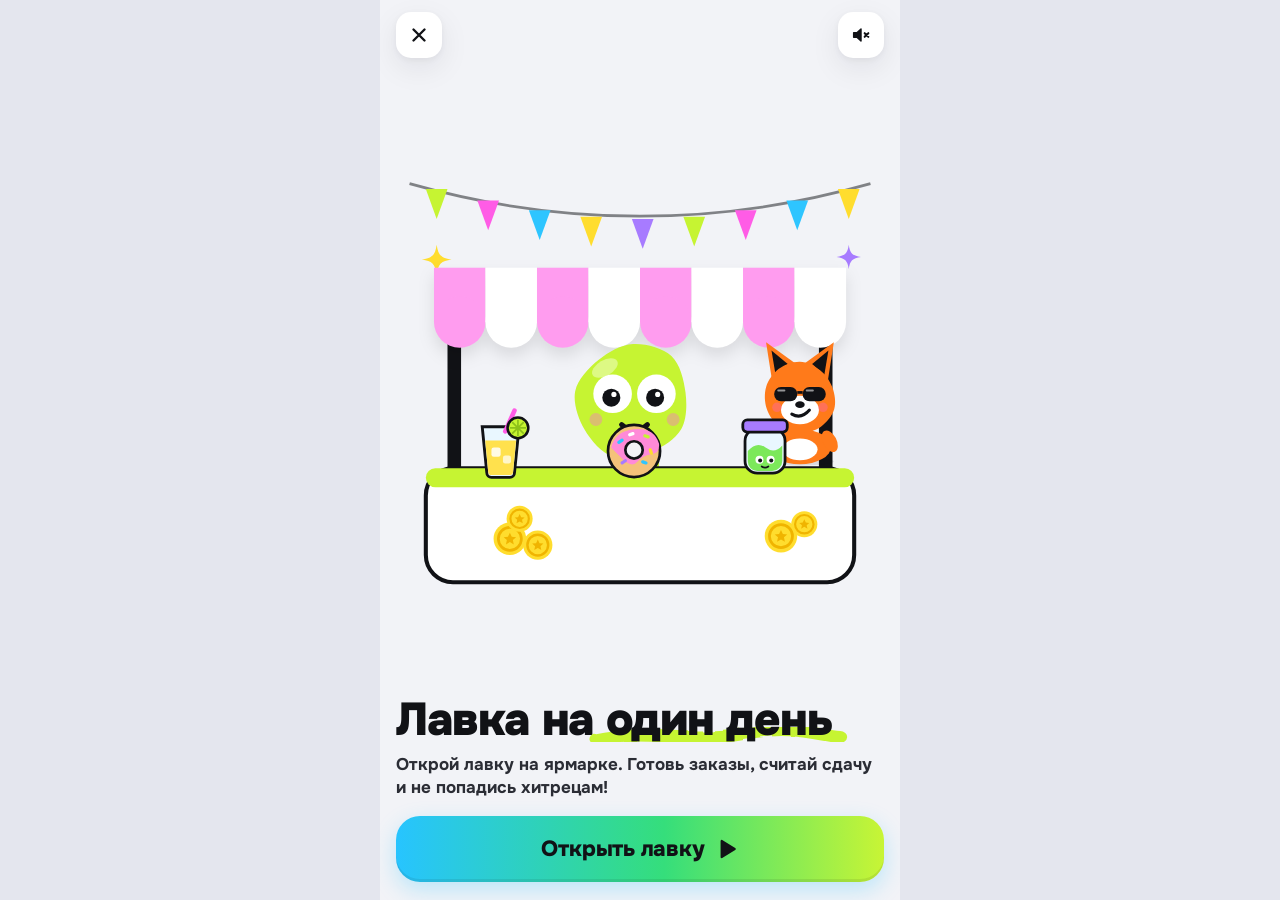
==== commit dfb2288e: "Выбор лавки: чёрный текст на карточках вместо полупрозрачного Co-Authored-By: Claude Opus 5.5 <norep" ====
--- a/index.html
+++ b/index.html
@@ -351,8 +351,8 @@
 .pk.go{animation:wWon .5s var(--spring)}
 .pk .pa{flex:none;width:84px;height:84px;border-radius:20px;display:grid;place-items:center}
 .pk .pa>svg{width:68px;height:68px}
-.pk b{display:block;font-size:24px;font-weight:900;line-height:1.1}
-.pk span{display:block;font-size:16px;font-weight:700;opacity:.6;margin-top:4px}
+.pk b{display:block;color:var(--ink);font-size:24px;font-weight:900;line-height:1.1}
+.pk .pd{display:block;font-size:16px;font-weight:700;color:var(--ink);margin-top:4px}
 .pk .go-ic{margin-left:auto;flex:none;width:44px;height:44px;border-radius:50%;background:var(--lime);border:3px solid var(--ink);display:grid;place-items:center}
 .pk .go-ic svg{width:22px;height:22px}
 @keyframes pkIn{from{opacity:0;transform:translateY(18px) scale(.94)}}
@@ -1208,7 +1208,7 @@
     <div class="sphead"><h1 class="ttl">Что продаём сегодня?</h1><p class="lead">Выбери свою лавку</p></div>
     <div class="picks">${ks.map((k, i) => `<button class="pk" data-k="${k}" style="--i:${i}">
       <span class="pa" style="background:${PRODS[k].bg}">${prodSVG(k)}</span>
-      <span><b>${PRODS[k].t}</b><span>${PRODS[k].d}</span></span>
+      <span><b>${PRODS[k].t}</b><span class="pd">${PRODS[k].d}</span></span>
       <span class="go-ic">${ic('play')}</span></button>`).join('')}</div>
   </section>`;
   const cards = [...app.querySelectorAll('.pk')];
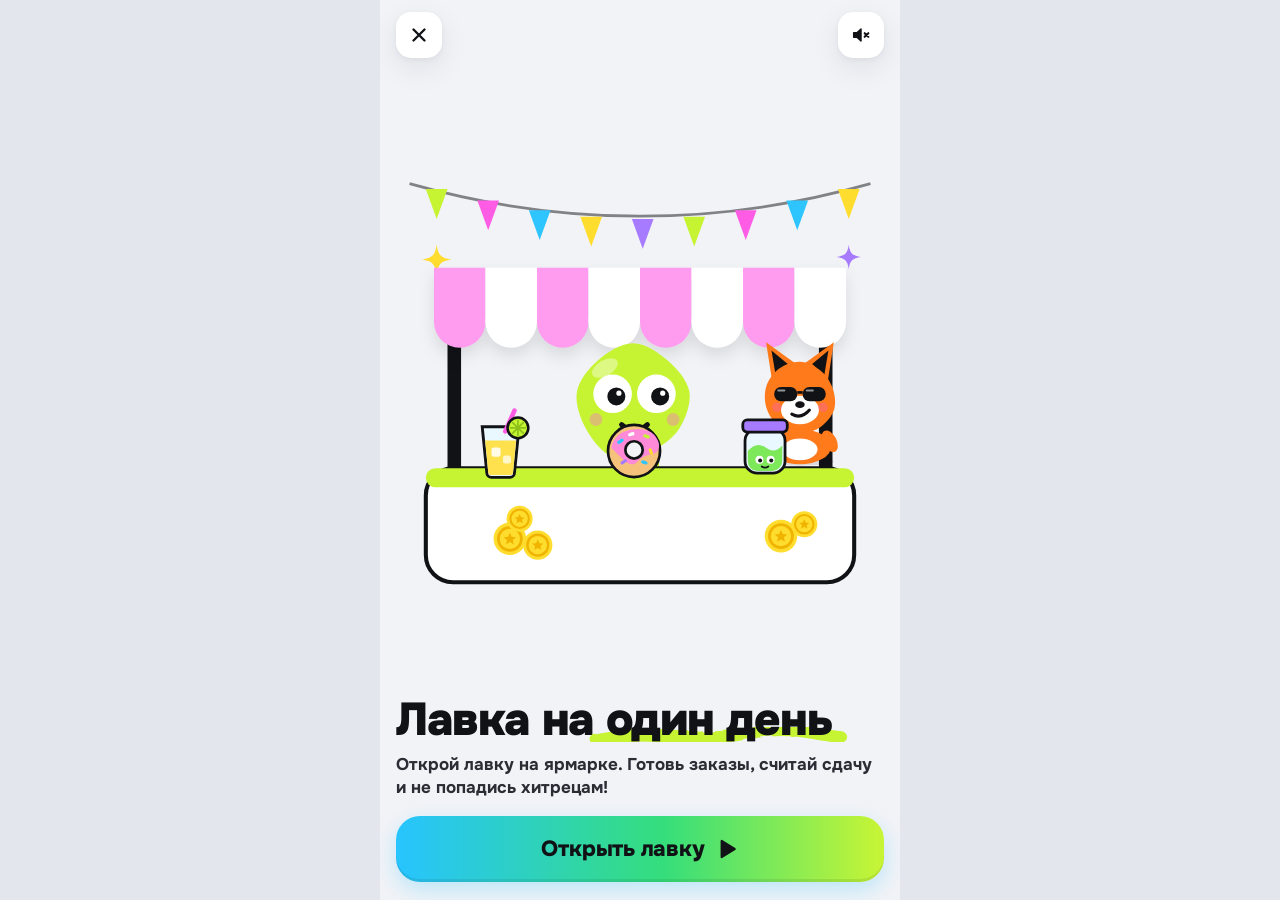
==== commit 457f4b9e: "Контент игры вынесен в content.json с проверкой и встроенной запасной копией - content.json: ситуаци" ====
--- a/index.html
+++ b/index.html
@@ -524,6 +524,7 @@
     </filter>
   </defs>
 </svg>
+<script type="application/json" id="content-default">{"version":1,"economy":{"price":5,"startMoney":50,"startStock":20},"products":{"lemon":{"t":"Лимонад","d":"Холодный и кислый","sour":"Фу! Кислятина!","broke":"Холодильник сломался!"},"donut":{"t":"Пончики","d":"С розовой глазурью","sour":"Фу! Чёрствый!","broke":"Печка сломалась!"},"slime":{"t":"Слаймы","d":"Тянутся и светятся","sour":"Фу! Не тянется!","broke":"Банки треснули!"}},"situations":{"bank":{"who":["fox",["glasses"]],"md":"sly","say":"Я из банка! {ic:bank} Скажи код из СМС — дам 1000 {coin}","opts":[{"i":"keypad","t":"Сказать код","bad":1,"fx":{"m":-40,"s":-3,"scam":1},"exit":"run","tip":"Код из СМС — секрет. Банк его не спрашивает.","mom":{"t":"{who:fox} −{m} {coin}","c":"r"},"res":"{who:fox:sly} Утащила {m} {coin}"},{"i":"stop","t":"Не скажу","fx":{"s":2},"exit":"sad","res":"{ic:shield} Лиса ушла ни с чем"},{"i":"phone","t":"Позвоню в банк","fx":{"s":3},"exit":"run","mom":{"t":"{who:fox} Раскрыта!","c":"g"},"res":"{ic:bank} «Это не мы!»"}]},"qr":{"who":["wolf",["cap"]],"md":"sly","say":"Сканируй {ic:qr} — получишь самокат!","opts":[{"i":"qr","t":"Сканировать","bad":1,"fx":{"m":-30,"s":-2,"scam":1},"exit":"run","tip":"Чужие QR-коды могут вести к жуликам.","mom":{"t":"{who:wolf} −{m} {coin}","c":"r"},"res":"{ic:qr} Код украл {m} {coin}"},{"i":"stop","t":"Не надо","fx":{"s":2},"exit":"sad","res":"{ic:shield} Волк ушёл"}]},"guard":{"who":["raccoon",["cap"]],"md":"sly","say":"Отдохни! Я покараулю кассу {ic:zzz}","opts":[{"i":"zzz","t":"Спасибо!","bad":1,"fx":{"m":"-50%","s":-2,"scam":1},"exit":"run","tip":"Кассу и вещи не оставляют незнакомцам.","mom":{"t":"{who:raccoon} −{m} {coin}","c":"r"},"res":"{ic:dash} Касса похудела на {m} {coin}"},{"i":"shield","t":"Сам справлюсь","fx":{"s":2},"exit":"sad","res":"{ic:shield} Касса под присмотром"}]},"fakefriend":{"who":["bunny",[]],"md":"idle","say":"Это я, твой друг! Новый номер. Скинь код {ic:keypad}","opts":[{"i":"keypad","t":"Скинуть код","bad":1,"fx":{"m":-40,"s":-3,"scam":1},"exit":"run","tip":"Друга проверяют звонком на старый номер.","mom":{"t":"{who:bunny} −{m} {coin}","c":"r"},"res":"{who:bunny:sly} Это был не друг! −{m} {coin}"},{"i":"phone","t":"Позвоню другу","fx":{"s":3},"exit":"run","mom":{"t":"{who:bunny} Раскрыт!","c":"g"},"res":"{ic:phone} «Это не я!»"}]},"prize":{"who":["hamster",["bow"]],"md":"happy","say":"Тебе подарок {ic:gift} Только оплати доставку 20 {coin}","opts":[{"i":"cashfly","t":"Оплатить","cost":20,"bad":1,"fx":{"m":-20,"s":-2,"scam":1},"exit":"run","tip":"Настоящий подарок не просит заплатить.","mom":{"t":"{who:hamster} −20 {coin}","c":"r"},"res":"{ic:gift} Подарка нет, монеты пропали"},{"i":"stop","t":"Не буду","fx":{"s":2},"exit":"sad","res":"{ic:shield} Монеты целы"}]},"invest":{"who":["beaver",["tie"]],"md":"sly","say":"Дай 40 {coin} — к вечеру будет ×3! {ic:rocket}","opts":[{"i":"cashfly","t":"Вложить","cost":40,"bad":1,"fx":{"m":-40,"s":-2,"scam":1,"later":"invest"},"exit":"run","tip":"«×3 за день» обещают только жулики.","res":"{who:beaver:sly} Бобёр убежал…"},{"i":"stop","t":"Не верю","fx":{"s":2},"exit":"sad","res":"{ic:shield} Хитрый бобёр ушёл"}]},"screenshot":{"who":["raccoon",["phone"]],"md":"sly","say":"Беру 6 {item}! Я уже перевёл, смотри","opts":[{"i":"give","t":"Отдать","ref":"detFail"},{"i":"magnifier","t":"Проверить","detect":1}]},"supplier":{"who":["beaver",["hardhat"]],"md":"happy","say":"10 {item} за 15 {coin}! Только сейчас! {ic:clock}","opts":[{"i":"box","t":"Беру!","cost":15,"fx":{"m":-15,"st":10},"exit":"happy","mom":{"t":"{ic:box} +10 {item}","c":""},"res":"{ic:box} +10 {item}"},{"i":"think","t":"Не сейчас","fx":{},"exit":"sad","res":"{who:beaver} Ушёл к соседям"}]},"restock":{"who":["bear",["hardhat"]],"md":"happy","say":"Товар кончился? Привёз ещё! {ic:box}","opts":[{"i":"box","t":"+10 {item}","cost":20,"fx":{"m":-20,"st":10},"exit":"happy","res":"{ic:box} +10 {item}"},{"i":"box","t":"+5 {item}","cost":10,"fx":{"m":-10,"st":5},"exit":"happy","res":"{ic:box} +5 {item}"},{"i":"handshake","t":"В долг +5 {item}","broke":1,"fx":{"st":5,"later":"debt"},"exit":"happy","res":"{ic:handshake} Вечером вернёшь 15 {coin}"}]},"loan":{"who":["kitten",["bow"]],"md":"sad","say":"Дай в долг 20 {coin}? Завтра верну!","opts":[{"i":"handshake","t":"Дать","cost":20,"fx":{"m":-20,"r":1,"later":"loan"},"exit":"happy","res":"{who:kitten:happy:bow} Котёнок сияет"},{"i":"stop","t":"Не дам","fx":{"r":-1},"exit":"sad","res":"{who:kitten:sad:bow} Котёнок грустит"},{"i":"gift","t":"Угощу","needStock":1,"fx":{"st":-1,"r":2},"exit":"happy","res":"{who:kitten:happy:bow} Мур! Вкусно!"}]},"sour":{"who":["hedgehog",[]],"md":"angry","say":"{sour} {ic:angry}","opts":[{"i":"angry","t":"Сам такой!","bad":1,"fx":{"r":-2},"exit":"angry","tip":"Спокойный ответ гасит ссору.","mom":{"t":"{who:hedgehog} −2 {ic:heart}","c":"r"},"res":"{who:hedgehog:angry} Расскажет всем!"},{"i":"coinsBack","t":"Вернуть деньги","cost":5,"fx":{"m":-5,"r":1},"exit":"happy","res":"{who:hedgehog} Ну ладно…"},{"i":"flower","t":"Извиниться","needStock":1,"fx":{"st":-1,"r":2},"exit":"happy","res":"{who:hedgehog:happy} Вот это сервис!"}]},"rival":{"who":["bear",["chef"]],"md":"sly","say":"Я торгую рядом. Кто дешевле — тот победил!","opts":[{"i":"chartDown","t":"Скинуть цену","fx":{"m":-15},"exit":"angry","mom":{"t":"{ic:chartDown} −15 {coin}","c":"r"},"res":"{ic:chartDown} Оба заработали меньше"},{"i":"handshake","t":"Дружить лавками","fx":{"m":15,"r":2},"exit":"happy","mom":{"t":"{who:bear} {ic:handshake} +15","c":"g"},"res":"{ic:handshake} Набор вдвоём — хит!"},{"i":"angry","t":"Уходи!","fx":{"r":-1},"exit":"angry","res":"{who:bear:angry} Обиделся"}]},"chick":{"who":["chick",["tear"]],"md":"sad","say":"Я уронил свой {item}…","opts":[{"i":"gift","t":"Дать новый","needStock":1,"fx":{"st":-1,"r":2},"exit":"happy","res":"{who:chick:happy} Цып-цып!"},{"i":"coin","t":"Купи ещё","fx":{"r":-1},"exit":"sad","res":"{who:chick:sad} Ушёл грустный"}]},"lost":{"who":["mouse",["tear"]],"md":"sad","say":"Я потерялся… Где мама? {ic:lost}","opts":[{"i":"guard","t":"Позвать охрану","fx":{"r":2,"s":2},"exit":"happy","mom":{"t":"{who:mouse} Мама нашлась","c":"g"},"res":"{who:mouse:happy} Мама нашлась!"},{"i":"steps","t":"Искать сам","bad":1,"fx":{"m":-10,"r":1},"exit":"happy","tip":"Потерялся малыш — зови взрослого рядом.","res":"Нашлась! Но лавка пустовала −{m} {coin}"},{"i":"meh","t":"Не моё дело","fx":{"r":-2},"exit":"sad","res":"{who:mouse:sad} Плачет дальше"}]},"owl":{"who":["owl",["rglasses"]],"md":"idle","say":"Я тут каждый день! Скидку дашь? {ic:tag}","opts":[{"i":"tag","t":"Скидка","needStock":2,"fx":{"st":-2,"m":8,"r":1},"exit":"happy","res":"{who:owl:happy} Приду ещё!"},{"i":"gift","t":"Полцены","needStock":2,"fx":{"st":-2,"m":5,"r":2},"exit":"happy","res":"{who:owl:happy} Ух, щедро!"},{"i":"coin","t":"Без скидок","needStock":2,"fx":{"st":-2,"m":10},"exit":"sad","res":"{who:owl} Ну ладно…"}]},"wallet":{"who":["bunny",["bag"]],"md":"idle","say":"{ic:wallet} Ой! Зайчик обронил кошелёк!","opts":[{"i":"run","t":"Догнать","fx":{"r":2,"m":5},"exit":"happy","mom":{"t":"{ic:wallet} Вернул","c":"g"},"res":"{who:bunny:happy} Спасибо! Держи 5 {coin}"},{"i":"wallet","t":"Оставить","fx":{"m":30,"r":-2},"exit":"sad","res":"{who:bunny:sad} Ищет кошелёк…"}]},"overpaid":{"who":["frog",[]],"md":"happy","say":"Держи 50 {coin} за один {item}!","opts":[{"i":"coinsBack","t":"Дать сдачу","needStock":1,"fx":{"st":-1,"m":5,"r":2},"exit":"happy","res":"{who:frog:happy} Ква! Честно!"},{"i":"zip","t":"Промолчать","needStock":1,"fx":{"st":-1,"m":50,"r":-2},"exit":"happy","res":"{who:frog:sad} Его мама ищет 45 {coin}…"}]},"detFail":{"bad":1,"fx":{"st":-6,"s":-2,"scam":1},"exit":"run","res":"{who:raccoon:sly} Унёс {st} {item}!","tip":"Деньги проверяют в кассе, а не на картинке.","mom":{"t":"{who:raccoon} −{st} {item}","c":"r"}},"detOk":{"fx":{"s":3},"exit":"run","res":"{who:raccoon:sad} Попался!","mom":{"t":"{who:raccoon} Пойман!","c":"g"}},"sign":{"art":"mascot","say":"Купим светящуюся вывеску? {ic:spark} Будет больше покупателей!","opts":[{"i":"spark","t":"Купить","cost":40,"fx":{"pay":40,"sign":1,"r":1},"exit":"happy","mom":{"t":"{ic:spark} Вывеска","c":"g"},"res":"{ic:spark} Вывеска горит!"},{"i":"coin","t":"Не надо","fx":{},"exit":"happy","res":"{ic:coin} Монеты целы"}]},"rain":{"art":"rain","say":"Дождь! {ic:rain} Покупатели убегают","opts":[{"i":"umbrella","t":"Купить навес","cost":20,"fx":{"pay":20},"exit":"sad","res":"{ic:umbrella} Сухо! Торгуем!"},{"i":"run","t":"Переждать","fx":{"skip":2},"exit":"sad","mom":{"t":"{ic:rain} −2 покупателя","c":"r"},"res":"{ic:rain} Двое ушли без покупки"}]},"broke":{"art":"broke","say":"{broke} {ic:bolt}","opts":[{"i":"wrench","t":"Починить","cost":30,"fx":{"pay":30},"exit":"sad","res":"{ic:wrench} Как новенький!"},{"i":"meh","t":"Так сойдёт","fx":{"st":"-50%"},"exit":"sad","mom":{"t":"{ic:bolt} −{st} {item}","c":"r"},"res":"{ic:bolt} Пропало {st} {item}"}]}},"safe":["bank","qr","guard","fakefriend","prize","invest"],"soft":["sour","rival","chick","lost","owl","wallet","overpaid"],"titles":[{"id":"king","ic":"crown","t":"Хозяин ярмарки","c":"#FFDD2E","all":{"rep":">=8","shield":">=7","profit":">=40"}},{"id":"prey","ic":"dash","t":"Лёгкая добыча для жуликов","c":"#FF9A4D","any":{"scammed":">=2","shield":"<=2"}},{"id":"friend","ic":"heart","t":"Друг всего района","c":"#FF9CEF","all":{"rep":">=9"}},{"id":"shark","ic":"shark","t":"Акула бизнеса","c":"#7FD4FF","all":{"profit":">=60","rep":"<=6"}},{"id":"bright","ic":"spark","t":"Самая яркая лавка","c":"#FFC2E2","all":{"sign":true,"profit":">=20"}},{"id":"honest","ic":"handshake","t":"Честный торговец","c":"#C6F432","all":{"shield":">=6","rep":">=6"}},{"id":"newbie","ic":"sprout","t":"Начинающий торговец","c":"#9BF0BE"}],"foxTricks":{"code":{"ic":"keypad","t":"Просит код"},"gift":{"ic":"gift","t":"Халява"},"personal":{"ic":"user","t":"Выпытывает"},"newnum":{"ic":"phone","t":"Чужой номер"},"link":{"ic":"link","t":"Странная ссылка"},"urgent":{"ic":"clock","t":"Торопит"},"secret":{"ic":"zip","t":"Секрет от мамы"},"fear":{"ic":"bolt","t":"Пугает"},"dropper":{"ic":"cashfly","t":"Чужие деньги"}},"foxMessages":[{"trick":"code","av":"robot","name":"Поддержка игры","before":"","key":"Скажи код из СМС","after":" — дадим 1000 алмазов"},{"trick":"code","av":"gamer","name":"Max_Pro","before":"","key":"Дай пароль","after":" — подарю скин"},{"trick":"gift","av":"prize","name":"Подарки","before":"","key":"Тебе подарок — телефон!","after":" Оплати доставку"},{"trick":"gift","av":"robot","name":"Магазин скинов","before":"","key":"5000 монет бесплатно","after":" — жми сюда"},{"trick":"personal","av":"cat","name":"Котик_Даша","before":"Давай дружить! ","key":"Где ты живёшь?","after":""},{"trick":"personal","av":"stranger","name":"Незнакомец","before":"","key":"Скинь фото и адрес школы","after":""},{"trick":"newnum","av":"mom","name":"Мама?","before":"","key":"Пишу с чужого номера.","after":" Скинь код"},{"trick":"newnum","av":"grandma","name":"Бабушка?","before":"","key":"У меня новый номер!","after":" Переведи денежку"},{"trick":"link","av":"petya","name":"Петя","before":"Смотри! ","key":"skin-free.zz","after":""},{"trick":"link","av":"anya","name":"Аня","before":"Голосуй за меня: ","key":"top-vote.zz","after":""},{"trick":"urgent","av":"stranger","name":"Неизвестный","before":"","key":"Ответь за 1 минуту,","after":" иначе удалим аккаунт"},{"trick":"secret","av":"stranger","name":"Новый друг","before":"Пришлю подарок, ","key":"только маме не говори","after":""},{"trick":"fear","av":"bank","name":"Банк?","before":"","key":"Карту родителей заблокировали!","after":" Назови цифры"},{"trick":"fear","av":"robot","name":"Антивирус","before":"","key":"В телефоне 5 вирусов!","after":" Скачай чистилку"},{"trick":"dropper","av":"work","name":"Подработка","before":"","key":"Прими деньги и переведи дальше","after":" — 500 твои"},{"trick":"dropper","av":"gamer","name":"Max_Pro","before":"","key":"Дай свою карту на денёк","after":""}],"friendMessages":[{"av":"mom","name":"Мама","text":"Купи хлеб после школы"},{"av":"dad","name":"Папа","text":"Заберу тебя в 17:00"},{"av":"grandma","name":"Бабушка","text":"Испекла блинчики, приходи!"},{"av":"petya","name":"Петя","text":"Го в футбол после уроков?"},{"av":"anya","name":"Аня","text":"С днём рождения!!!"},{"av":"sasha","name":"Саша","text":"Выходи гулять!"},{"av":"coach","name":"Тренер","text":"Тренировка в 16:00"},{"av":"klass","name":"Класс","text":"Завтра экскурсия в зоопарк"},{"av":"mom","name":"Мама","text":"Горжусь тобой!"},{"av":"dad","name":"Папа","text":"Вечером пицца"},{"av":"bank","name":"Банк","text":"Мы никогда не просим коды"},{"av":"sasha","name":"Саша","text":"У меня котята родились!"}],"stickers":{"joy":"Ура!","sad":"Обнимаю","angry":"Я с тобой"},"moodMessages":[{"who":"bunny","name":"Зайка","text":"Я победил в забеге!","mood":"joy"},{"who":"frog","name":"Квакс","text":"Мне подарили щенка!","mood":"joy"},{"who":"chick","name":"Цыпа","text":"Я научилась кататься!","mood":"joy"},{"who":"hamster","name":"Хома","text":"Сам испёк торт!","mood":"joy"},{"who":"owl","name":"Сова","text":"Пятёрка за диктант!","mood":"joy"},{"who":"mouse","name":"Мышка","text":"Потеряла любимую игрушку…","mood":"sad"},{"who":"bunny","name":"Зайка","text":"Меня не взяли в команду…","mood":"sad"},{"who":"bear","name":"Мишка","text":"Друг уехал в другой город…","mood":"sad"},{"who":"chick","name":"Цыпа","text":"Уронила мороженое…","mood":"sad"},{"who":"kitten","name":"Мурка","text":"Заболела, не приду на ярмарку…","mood":"sad"},{"who":"hamster","name":"Хома","text":"Брат сломал мою башню!","mood":"angry"},{"who":"frog","name":"Квакс","text":"Меня толкнули в очереди!","mood":"angry"},{"who":"bear","name":"Мишка","text":"Забрали мой мяч без спроса!","mood":"angry"},{"who":"mouse","name":"Мышка","text":"Мне сказали обидное слово!","mood":"angry"},{"who":"owl","name":"Сова","text":"Испортили мой рисунок!","mood":"angry"}]}</script>
 <div id="app"></div>
 <div id="fx" aria-hidden="true"></div>
 <script>
@@ -1046,108 +1047,119 @@
 const C = () => ic('coin'), U = () => pi(D.prod);
 
 /* ================= Ситуации ================= */
-const PRICE = 5, START_MONEY = 50, START_STOCK = 20, SIGN_COST = 40;
-const ST = {
-  bank: { who: ['fox', ['glasses']], md: 'sly', say: () => `Я из банка! ${ic('bank')} Скажи код из СМС — дам 1000 ${C()}`,
-    opts: [
-      { i: 'keypad', t: 'Сказать код', bad: 1, fx: D => ({ m: -Math.min(40, D.wallet), s: -3, scam: 1 }), exit: 'run', res: f => `${mc('fox', 'sly')} Утащила ${-f.m} ${C()}`, tip: 'Код из СМС — секрет. Банк его не спрашивает.', mom: f => ({ t: `${mc('fox')} −${-f.m} ${C()}`, c: 'r' }) },
-      { i: 'stop', t: 'Не скажу', fx: { s: 2 }, exit: 'sad', res: `${ic('shield')} Лиса ушла ни с чем` },
-      { i: 'phone', t: 'Позвоню в банк', fx: { s: 3 }, exit: 'run', res: `${ic('bank')} «Это не мы!»`, mom: () => ({ t: `${mc('fox')} Раскрыта!`, c: 'g' }) }] },
-  qr: { who: ['wolf', ['cap']], md: 'sly', say: () => `Сканируй ${ic('qr')} — получишь самокат!`,
-    opts: [
-      { i: 'qr', t: 'Сканировать', bad: 1, fx: D => ({ m: -Math.min(30, D.wallet), s: -2, scam: 1 }), exit: 'run', res: f => `${ic('qr')} Код украл ${-f.m} ${C()}`, tip: 'Чужие QR-коды могут вести к жуликам.', mom: f => ({ t: `${mc('wolf')} −${-f.m} ${C()}`, c: 'r' }) },
-      { i: 'stop', t: 'Не надо', fx: { s: 2 }, exit: 'sad', res: `${ic('shield')} Волк ушёл` }] },
-  guard: { who: ['raccoon', ['cap']], md: 'sly', say: () => `Отдохни! Я покараулю кассу ${ic('zzz')}`,
-    opts: [
-      { i: 'zzz', t: 'Спасибо!', bad: 1, fx: D => ({ m: -Math.floor(D.wallet / 10) * 5, s: -2, scam: 1 }), exit: 'run', res: f => `${ic('dash')} Касса похудела на ${-f.m} ${C()}`, tip: 'Кассу и вещи не оставляют незнакомцам.', mom: f => ({ t: `${mc('raccoon')} −${-f.m} ${C()}`, c: 'r' }) },
-      { i: 'shield', t: 'Сам справлюсь', fx: { s: 2 }, exit: 'sad', res: `${ic('shield')} Касса под присмотром` }] },
-  fakefriend: { who: ['bunny', []], md: 'idle', say: () => `Это я, твой друг! Новый номер. Скинь код ${ic('keypad')}`,
-    opts: [
-      { i: 'keypad', t: 'Скинуть код', bad: 1, fx: D => ({ m: -Math.min(40, D.wallet), s: -3, scam: 1 }), exit: 'run', res: f => `${mc('bunny', 'sly')} Это был не друг! −${-f.m} ${C()}`, tip: 'Друга проверяют звонком на старый номер.', mom: f => ({ t: `${mc('bunny')} −${-f.m} ${C()}`, c: 'r' }) },
-      { i: 'phone', t: 'Позвоню другу', fx: { s: 3 }, exit: 'run', res: `${ic('phone')} «Это не я!»`, mom: () => ({ t: `${mc('bunny')} Раскрыт!`, c: 'g' }) }] },
-  prize: { who: ['hamster', ['bow']], md: 'happy', say: () => `Тебе подарок ${ic('gift')} Только оплати доставку 20 ${C()}`,
-    opts: [
-      { i: 'cashfly', t: 'Оплатить', cost: 20, bad: 1, fx: { m: -20, s: -2, scam: 1 }, exit: 'run', res: `${ic('gift')} Подарка нет, монеты пропали`, tip: 'Настоящий подарок не просит заплатить.', mom: () => ({ t: `${mc('hamster')} −20 ${C()}`, c: 'r' }) },
-      { i: 'stop', t: 'Не буду', fx: { s: 2 }, exit: 'sad', res: `${ic('shield')} Монеты целы` }] },
-  invest: { who: ['beaver', ['tie']], md: 'sly', say: () => `Дай 40 ${C()} — к вечеру будет ×3! ${ic('rocket')}`,
-    opts: [
-      { i: 'cashfly', t: 'Вложить', cost: 40, bad: 1, fx: { m: -40, s: -2, scam: 1, later: 'invest' }, exit: 'run', res: `${mc('beaver', 'sly')} Бобёр убежал…`, tip: '«×3 за день» обещают только жулики.' },
-      { i: 'stop', t: 'Не верю', fx: { s: 2 }, exit: 'sad', res: `${ic('shield')} Хитрый бобёр ушёл` }] },
-  screenshot: { who: ['raccoon', ['phone']], md: 'sly', say: () => `Беру 6 ${U()}! Я уже перевёл, смотри`,
-    opts: [
-      { i: 'give', t: 'Отдать', ref: 'detFail' },
-      { i: 'magnifier', t: 'Проверить', detect: 1 }] },
-  supplier: { who: ['beaver', ['hardhat']], md: 'happy', say: () => `10 ${U()} за 15 ${C()}! Только сейчас! ${ic('clock')}`,
-    opts: [
-      { i: 'box', t: 'Беру!', cost: 15, fx: { m: -15, st: 10 }, exit: 'happy', res: () => `${ic('box')} +10 ${U()}`, mom: () => ({ t: `${ic('box')} +10 ${U()}`, c: '' }) },
-      { i: 'think', t: 'Не сейчас', fx: {}, exit: 'sad', res: `${mc('beaver')} Ушёл к соседям` }] },
-  restock: { who: ['bear', ['hardhat']], md: 'happy', say: () => `Товар кончился? Привёз ещё! ${ic('box')}`,
-    opts: [
-      { i: 'box', get t() { return `+10 ${U()}`; }, cost: 20, fx: { m: -20, st: 10 }, exit: 'happy', res: () => `${ic('box')} +10 ${U()}` },
-      { i: 'box', get t() { return `+5 ${U()}`; }, cost: 10, fx: { m: -10, st: 5 }, exit: 'happy', res: () => `${ic('box')} +5 ${U()}` },
-      { i: 'handshake', get t() { return `В долг +5 ${U()}`; }, broke: 1, fx: { st: 5, later: 'debt' }, exit: 'happy', res: () => `${ic('handshake')} Вечером вернёшь 15 ${C()}` }] },
-  loan: { who: ['kitten', ['bow']], md: 'sad', say: () => `Дай в долг 20 ${C()}? Завтра верну!`,
-    opts: [
-      { i: 'handshake', t: 'Дать', cost: 20, fx: { m: -20, r: 1, later: 'loan' }, exit: 'happy', res: `${mc('kitten', 'happy', ['bow'])} Котёнок сияет` },
-      { i: 'stop', t: 'Не дам', fx: { r: -1 }, exit: 'sad', res: `${mc('kitten', 'sad', ['bow'])} Котёнок грустит` },
-      { i: 'gift', t: 'Угощу', needStock: 1, fx: { st: -1, r: 2 }, exit: 'happy', res: `${mc('kitten', 'happy', ['bow'])} Мур! Вкусно!` }] },
-  sour: { who: ['hedgehog', []], md: 'angry', say: P => `${P.sour} ${ic('angry')}`,
-    opts: [
-      { i: 'angry', t: 'Сам такой!', bad: 1, fx: { r: -2 }, exit: 'angry', res: `${mc('hedgehog', 'angry')} Расскажет всем!`, tip: 'Спокойный ответ гасит ссору.', mom: () => ({ t: `${mc('hedgehog')} −2 ${ic('heart')}`, c: 'r' }) },
-      { i: 'coinsBack', t: 'Вернуть деньги', cost: 5, fx: { m: -5, r: 1 }, exit: 'happy', res: `${mc('hedgehog')} Ну ладно…` },
-      { i: 'flower', t: 'Извиниться', needStock: 1, fx: { st: -1, r: 2 }, exit: 'happy', res: `${mc('hedgehog', 'happy')} Вот это сервис!` }] },
-  rival: { who: ['bear', ['chef']], md: 'sly', say: () => `Я торгую рядом. Кто дешевле — тот победил!`,
-    opts: [
-      { i: 'chartDown', t: 'Скинуть цену', fx: { m: -15 }, exit: 'angry', res: `${ic('chartDown')} Оба заработали меньше`, mom: () => ({ t: `${ic('chartDown')} −15 ${C()}`, c: 'r' }) },
-      { i: 'handshake', t: 'Дружить лавками', fx: { m: 15, r: 2 }, exit: 'happy', res: `${ic('handshake')} Набор вдвоём — хит!`, mom: () => ({ t: `${mc('bear')} ${ic('handshake')} +15`, c: 'g' }) },
-      { i: 'angry', t: 'Уходи!', fx: { r: -1 }, exit: 'angry', res: `${mc('bear', 'angry')} Обиделся` }] },
-  chick: { who: ['chick', ['tear']], md: 'sad', say: () => `Я уронил свой ${U()}…`,
-    opts: [
-      { i: 'gift', t: 'Дать новый', needStock: 1, fx: { st: -1, r: 2 }, exit: 'happy', res: `${mc('chick', 'happy')} Цып-цып!` },
-      { i: 'coin', t: 'Купи ещё', fx: { r: -1 }, exit: 'sad', res: `${mc('chick', 'sad')} Ушёл грустный` }] },
-  lost: { who: ['mouse', ['tear']], md: 'sad', say: () => `Я потерялся… Где мама? ${ic('lost')}`,
-    opts: [
-      { i: 'guard', t: 'Позвать охрану', fx: { r: 2, s: 2 }, exit: 'happy', res: `${mc('mouse', 'happy')} Мама нашлась!`, mom: () => ({ t: `${mc('mouse')} Мама нашлась`, c: 'g' }) },
-      { i: 'steps', t: 'Искать сам', bad: 1, fx: D => ({ m: -Math.min(10, D.wallet), r: 1 }), exit: 'happy', res: f => `Нашлась! Но лавка пустовала −${-f.m} ${C()}`, tip: 'Потерялся малыш — зови взрослого рядом.' },
-      { i: 'meh', t: 'Не моё дело', fx: { r: -2 }, exit: 'sad', res: `${mc('mouse', 'sad')} Плачет дальше` }] },
-  owl: { who: ['owl', ['rglasses']], md: 'idle', say: () => `Я тут каждый день! Скидку дашь? ${ic('tag')}`,
-    opts: [
-      { i: 'tag', t: 'Скидка', needStock: 2, fx: { st: -2, m: 8, r: 1 }, exit: 'happy', res: `${mc('owl', 'happy')} Приду ещё!` },
-      { i: 'gift', t: 'Полцены', needStock: 2, fx: { st: -2, m: 5, r: 2 }, exit: 'happy', res: `${mc('owl', 'happy')} Ух, щедро!` },
-      { i: 'coin', t: 'Без скидок', needStock: 2, fx: { st: -2, m: 10 }, exit: 'sad', res: `${mc('owl')} Ну ладно…` }] },
-  wallet: { who: ['bunny', ['bag']], md: 'idle', say: () => `${ic('wallet')} Ой! Зайчик обронил кошелёк!`,
-    opts: [
-      { i: 'run', t: 'Догнать', fx: { r: 2, m: 5 }, exit: 'happy', res: `${mc('bunny', 'happy')} Спасибо! Держи 5 ${C()}`, mom: () => ({ t: `${ic('wallet')} Вернул`, c: 'g' }) },
-      { i: 'wallet', t: 'Оставить', fx: { m: 30, r: -2 }, exit: 'sad', res: `${mc('bunny', 'sad')} Ищет кошелёк…` }] },
-  overpaid: { who: ['frog', []], md: 'happy', say: () => `Держи 50 ${C()} за один ${U()}!`,
-    opts: [
-      { i: 'coinsBack', t: 'Дать сдачу', needStock: 1, fx: { st: -1, m: 5, r: 2 }, exit: 'happy', res: `${mc('frog', 'happy')} Ква! Честно!` },
-      { i: 'zip', t: 'Промолчать', needStock: 1, fx: { st: -1, m: 50, r: -2 }, exit: 'happy', res: `${mc('frog', 'sad')} Его мама ищет 45 ${C()}…` }] },
-  detFail: { bad: 1, fx: D => ({ st: -Math.min(6, D.stock), s: -2, scam: 1 }), exit: 'run', res: f => `${mc('raccoon', 'sly')} Унёс ${-f.st} ${U()}!`, tip: 'Деньги проверяют в кассе, а не на картинке.', mom: f => ({ t: `${mc('raccoon')} −${-f.st} ${U()}`, c: 'r' }) },
-  detOk: { fx: { s: 3 }, exit: 'run', res: `${mc('raccoon', 'sad')} Попался!`, mom: () => ({ t: `${mc('raccoon')} Пойман!`, c: 'g' }) },
-  sign: { art: () => mascotCust(), say: () => `Купим светящуюся вывеску? ${ic('spark')} Будет больше покупателей!`,
-    opts: [
-      { i: 'spark', t: 'Купить', cost: SIGN_COST, pay: 1, fx: { pay: SIGN_COST, sign: 1, r: 1 }, exit: 'happy', res: `${ic('spark')} Вывеска горит!`, mom: () => ({ t: `${ic('spark')} Вывеска`, c: 'g' }) },
-      { i: 'coin', t: 'Не надо', fx: {}, exit: 'happy', res: `${ic('coin')} Монеты целы` }] },
-  rain: { ev: 1, art: () => eventArt('rain'), say: () => `Дождь! ${ic('rain')} Покупатели убегают`,
-    opts: [
-      { i: 'umbrella', t: 'Купить навес', cost: 20, pay: 1, fx: { pay: 20 }, exit: 'sad', res: `${ic('umbrella')} Сухо! Торгуем!` },
-      { i: 'run', t: 'Переждать', fx: { skip: 2 }, exit: 'sad', res: `${ic('rain')} Двое ушли без покупки`, mom: () => ({ t: `${ic('rain')} −2 покупателя`, c: 'r' }) }] },
-  broke: { ev: 1, art: () => eventArt('broke'), say: P => `${P.broke} ${ic('bolt')}`,
-    opts: [
-      { i: 'wrench', t: 'Починить', cost: 30, pay: 1, fx: { pay: 30 }, exit: 'sad', res: `${ic('wrench')} Как новенький!` },
-      { i: 'meh', t: 'Так сойдёт', fx: D => ({ st: -Math.ceil(D.stock / 2) }), exit: 'sad', res: f => `${ic('bolt')} Пропало ${-f.st} ${U()}`, mom: f => ({ t: `${ic('bolt')} −${-f.st} ${U()}`, c: 'r' }) }] }
-};
-const SAFE = ['bank', 'qr', 'guard', 'fakefriend', 'prize', 'invest'], SOFT = ['sour', 'rival', 'chick', 'lost', 'owl', 'wallet', 'overpaid'];
-const TITLES = [
-  { id: 'king', ic: 'crown', t: 'Хозяин ярмарки', c: '#FFDD2E', ok: S => S.rep >= 8 && S.shield >= 7 && S.profit >= 40 },
-  { id: 'prey', ic: 'dash', t: 'Лёгкая добыча для жуликов', c: '#FF9A4D', ok: S => S.scammed >= 2 || S.shield <= 2 },
-  { id: 'friend', ic: 'heart', t: 'Друг всего района', c: '#FF9CEF', ok: S => S.rep >= 9 },
-  { id: 'shark', ic: 'shark', t: 'Акула бизнеса', c: '#7FD4FF', ok: S => S.profit >= 60 && S.rep <= 6 },
-  { id: 'bright', ic: 'spark', t: 'Самая яркая лавка', c: '#FFC2E2', ok: S => S.sign && S.profit >= 20 },
-  { id: 'honest', ic: 'handshake', t: 'Честный торговец', c: '#C6F432', ok: S => S.shield >= 6 && S.rep >= 6 },
-  { id: 'newbie', ic: 'sprout', t: 'Начинающий торговец', c: '#9BF0BE', ok: () => true }
-];
+/* Контент (тексты, ситуации, чаты, титулы, цены) — в content.json рядом с игрой.
+   Встроенная копия #content-default — запасная: игра работает без файла и с битым файлом.
+   Каждая запись проверяется; негодная заменяется встроенной, причина пишется в консоль. */
+let PRICE, START_MONEY, START_STOCK, ST, SAFE, SOFT, TITLES, PTRICK, PFOX, PFRIEND, FMSG;
+const REQUIRED_ST = ['screenshot', 'supplier', 'restock', 'loan', 'sign', 'rain', 'broke', 'detOk', 'detFail'];
+const EXITS = ['run', 'sad', 'happy', 'angry'], MDS = ['idle', 'happy', 'sad', 'angry', 'sly'], MOODS = ['joy', 'sad', 'angry'];
+const FX_KEYS = ['m', 's', 'r', 'st', 'scam', 'later', 'pay', 'sign', 'skip'], LATER = ['loan', 'debt', 'invest'];
+const esc = v => String(v).replace(/[&<>"]/g, c => ({ '&': '&amp;', '<': '&lt;', '>': '&gt;', '"': '&quot;' })[c]);
+/* шаблон текста: {coin} {item} {ic:имя} {who:зверёк:настроение:аксессуары} {m} {st} {sour} {broke} */
+const tpl = (str, f = {}) => esc(str == null ? '' : str).replace(/\{([^{}]+)\}/g, (_, k) => {
+  const [a, ...r] = k.split(':');
+  if (a === 'coin') return ic('coin');
+  if (a === 'item') return D ? pi(D.prod) : '';
+  if (a === 'm' || a === 'st') return Math.abs(f[a] || 0);
+  if (a === 'ic') return IC[r[0]] ? ic(r[0]) : '';
+  if (a === 'who') return CR[r[0]] ? mc(r[0], MDS.includes(r[1]) ? r[1] : 'idle', r[2] ? r[2].split(',') : []) : '';
+  if (a === 'sour' || a === 'broke') return D ? esc(PRODS[D.prod][a]) : '';
+  return '';
+});
+/* эффект выбора: числа или доля «-50%» от кассы (кратно 5) или от товара */
+function resolveFx(fx) {
+  const f = {};
+  for (const [k, v] of Object.entries(fx || {})) {
+    const pc = typeof v === 'string' && /^-?\d{1,3}%$/.exec(v);
+    if (pc) { const q = parseInt(v, 10) / 100; f[k] = k === 'st' ? Math.sign(q) * Math.ceil(Math.abs(q) * D.stock) : Math.sign(q) * Math.floor(Math.abs(q) * D.wallet / 5) * 5; }
+    else f[k] = v;
+  }
+  return f;
+}
+const isStr = v => typeof v === 'string' && v.length > 0 && v.length <= 160;
+const isNum = (v, lo, hi) => typeof v === 'number' && isFinite(v) && v >= lo && v <= hi;
+const isObj = v => !!v && typeof v === 'object' && !Array.isArray(v);
+function checkFx(fx) {
+  if (fx == null) return;
+  if (!isObj(fx)) throw 'fx: нужен объект';
+  for (const [k, v] of Object.entries(fx)) {
+    if (!FX_KEYS.includes(k)) throw `fx: неизвестное поле «${k}»`;
+    if (k === 'later') { if (!LATER.includes(v)) throw `fx.later: одно из ${LATER.join(', ')}`; continue; }
+    if ((k === 'm' || k === 'st') && typeof v === 'string' && /^-?\d{1,3}%$/.test(v)) continue;
+    if (!isNum(v, -500, 500)) throw `fx.${k}: нужно число`;
+  }
+}
+function checkOutcome(o) {
+  checkFx(o.fx);
+  if (o.exit != null && !EXITS.includes(o.exit)) throw `exit: одно из ${EXITS.join(', ')}`;
+  if (o.res != null && !isStr(o.res)) throw 'res: нужна строка';
+  if (o.tip != null && !isStr(o.tip)) throw 'tip: нужна строка';
+  if (o.mom != null && !(isObj(o.mom) && isStr(o.mom.t))) throw 'mom: нужен объект { "t": "…", "c": "g" | "r" | "" }';
+}
+function checkSituation(S, all) {
+  if (!isObj(S)) throw 'нужен объект';
+  if (!S.opts) { checkOutcome(S); return S; }               // итог без выбора (detOk / detFail)
+  if (S.art != null) { if (!['mascot', 'rain', 'broke'].includes(S.art)) throw 'art: mascot, rain или broke'; }
+  else if (!(Array.isArray(S.who) && CR[S.who[0]] && (S.who[1] == null || Array.isArray(S.who[1])))) throw `who: ["зверёк", [аксессуары]], зверята: ${Object.keys(CR).join(', ')}`;
+  if (S.md != null && !MDS.includes(S.md)) throw `md: одно из ${MDS.join(', ')}`;
+  if (!isStr(S.say)) throw 'say: нужна строка';
+  if (!Array.isArray(S.opts) || S.opts.length < 1 || S.opts.length > 3) throw 'opts: от 1 до 3 вариантов';
+  for (const o of S.opts) {
+    if (!isObj(o) || !isStr(o.t) || !isStr(o.i)) throw 'вариант: нужны "i" (иконка) и "t" (подпись)';
+    if (!IC[o.i]) throw `иконка «${o.i}» не найдена`;
+    for (const k of ['cost', 'needStock']) if (o[k] != null && !isNum(o[k], 0, 500)) throw `${k}: нужно число`;
+    if (o.ref != null && !(all[o.ref] && !all[o.ref].opts)) throw `ref: нет итога «${o.ref}»`;
+    checkOutcome(o);
+  }
+  return { ...S, who: S.who ? [S.who[0], S.who[1] || []] : undefined };
+}
+function checkTitle(t) {
+  if (!isObj(t) || !isStr(t.id) || !isStr(t.t) || !IC[t.ic] || !/^#[0-9a-f]{6}$/i.test(t.c || '')) throw 'нужны id, t, ic (иконка), c (#RRGGBB)';
+  const cond = c => { for (const [k, v] of Object.entries(c || {})) if (!['rep', 'shield', 'profit', 'scammed', 'sign'].includes(k) || !(typeof v === 'boolean' || /^(>=|<=|>|<|=)-?\d+$/.test(String(v).replace(/\s/g, '')))) throw `условие ${k}: ${v}`; };
+  if (t.all != null && !isObj(t.all)) throw 'all: нужен объект'; if (t.any != null && !isObj(t.any)) throw 'any: нужен объект';
+  cond(t.all); cond(t.any);
+  const test = (v, c) => { if (typeof c === 'boolean') return !!v === c; const [, op, n] = /^(>=|<=|>|<|=)(-?\d+)$/.exec(String(c).replace(/\s/g, '')); return op === '>=' ? v >= +n : op === '<=' ? v <= +n : op === '>' ? v > +n : op === '<' ? v < +n : v === +n; };
+  return { ...t, ok: S => (!t.all || Object.entries(t.all).every(([k, c]) => test(S[k], c))) && (!t.any || Object.entries(t.any).some(([k, c]) => test(S[k], c))) };
+}
+function applyContent(raw, base) {
+  const warn = (where, e) => console.warn(`[content] ${where}: ${e} — взято встроенное значение`);
+  const C = isObj(raw) ? raw : (warn('файл', 'не объект'), {});
+  const B = base || C;
+  const sec = (k, fn) => { if (C[k] == null) return fn(B[k]); try { return fn(C[k]); } catch (e) { warn(k, e); return fn(B[k]); } };
+  sec('economy', E => {
+    const e = { ...(B.economy || {}), ...(isObj(E) ? E : {}) };
+    if (!isNum(e.price, 1, 100) || !isNum(e.startMoney, 0, 1000) || !isNum(e.startStock, 1, 200)) throw 'price 1–100, startMoney 0–1000, startStock 1–200';
+    [PRICE, START_MONEY, START_STOCK] = [e.price, e.startMoney, e.startStock];
+  });
+  for (const k of Object.keys(PRODS)) {
+    const own = isObj(C.products) && C.products[k], def = B.products[k];
+    for (const f of ['t', 'd', 'sour', 'broke']) PRODS[k][f] = own && isStr(own[f]) ? own[f] : (own && own[f] != null && warn(`products.${k}.${f}`, 'нужна строка'), def[f]);
+  }
+  // ситуации: по одной; негодная заменяется встроенной с тем же id
+  const raw_st = isObj(C.situations) ? { ...B.situations, ...C.situations } : B.situations;
+  ST = {};
+  for (const [id, S] of Object.entries(raw_st)) {
+    try { ST[id] = checkSituation(S, raw_st); }
+    catch (e) { if (B.situations[id] && S !== B.situations[id]) { warn(`situations.${id}`, e); ST[id] = checkSituation(B.situations[id], B.situations); } else console.warn(`[content] situations.${id}: ${e} — ситуация пропущена`); }
+  }
+  for (const id of REQUIRED_ST) if (!ST[id]) ST[id] = checkSituation(B.situations[id], B.situations);
+  const pool = (k, n) => sec(k, L => { const ok = Array.isArray(L) ? [...new Set(L)].filter(id => ST[id] && ST[id].opts && !REQUIRED_ST.includes(id)) : []; if (ok.length < n) throw `нужно хотя бы ${n} ситуации из situations`; return ok; });
+  SAFE = pool('safe', 3); SOFT = pool('soft', 3);
+  TITLES = sec('titles', L => {
+    if (!Array.isArray(L)) throw 'нужен список';
+    const out = []; for (const t of L) { try { out.push(checkTitle(t)); } catch (e) { console.warn(`[content] titles.${t && t.id}: ${e} — титул пропущен`); } }
+    if (!out.length || out[out.length - 1].all || out[out.length - 1].any) throw 'последний титул должен быть без условий (выдаётся всем)';
+    return out;
+  });
+  PTRICK = sec('foxTricks', T => { if (!isObj(T)) throw 'нужен объект'; const o = {}; for (const [k, v] of Object.entries(T)) { if (!isObj(v) || !IC[v.ic] || !isStr(v.t)) throw `${k}: нужны ic и t`; o[k] = [v.ic, v.t]; } return o; });
+  const list = (k, n, fn, need) => sec(k, L => { if (!Array.isArray(L)) throw 'нужен список'; const out = []; L.forEach((x, i) => { try { out.push(fn(x)); } catch (e) { console.warn(`[content] ${k}[${i}]: ${e} — сообщение пропущено`); } }); if (out.length < n) throw `нужно хотя бы ${n} годных сообщений`; if (need) need(out); return out; });
+  PFOX = list('foxMessages', 5, x => { if (!isObj(x) || !PTRICK[x.trick] || !isStr(x.name) || !isStr(x.key)) throw 'нужны trick (из foxTricks), name, key'; return { fox: true, k: x.trick, av: String(x.av || 'stranger'), n: esc(x.name), p: [esc(x.before || ''), esc(x.key), esc(x.after || '')] }; });
+  PFRIEND = list('friendMessages', 3, x => { if (!isObj(x) || !isStr(x.name) || !isStr(x.text)) throw 'нужны name и text'; return { fox: false, av: String(x.av || 'stranger'), n: esc(x.name), p: [esc(x.text)] }; });
+  const st = sec('stickers', T => { if (!isObj(T) || !MOODS.every(m => isStr(T[m]))) throw `нужны подписи ${MOODS.join(', ')}`; return T; });
+  MOODS.forEach(m => { STICK[m].t = esc(st[m]); });
+  FMSG = list('moodMessages', 6, x => { if (!isObj(x) || !CR[x.who] || !isStr(x.name) || !isStr(x.text) || !MOODS.includes(x.mood)) throw 'нужны who (зверёк), name, text, mood (joy/sad/angry)'; return { k: x.who, n: esc(x.name), t: esc(x.text), mood: x.mood }; },
+    out => { if (!MOODS.every(m => out.some(x => x.mood === m))) throw 'нужны сообщения всех трёх настроений'; });
+}
 
 /* ================= Пауза / модалка ================= */
 function modal(html, onClose) {
@@ -1554,25 +1566,6 @@
 }
 
 /* ---------- Ивент: телефон вибрирует → «Кляксик против Лиса» ---------- */
-const PTRICK = { code: ['keypad', 'Просит код'], gift: ['gift', 'Халява'], personal: ['user', 'Выпытывает'], newnum: ['phone', 'Чужой номер'], link: ['link', 'Странная ссылка'], urgent: ['clock', 'Торопит'], secret: ['zip', 'Секрет от мамы'], fear: ['bolt', 'Пугает'], dropper: ['cashfly', 'Чужие деньги'] };
-const PF = (k, av, n, p) => ({ fox: true, k, av, n, p });
-const PH = (av, n, t) => ({ fox: false, av, n, p: [t] });
-const PFOX = [
-  PF('code', 'robot', 'Поддержка игры', ['', 'Скажи код из СМС', ' — дадим 1000 алмазов']), PF('code', 'gamer', 'Max_Pro', ['', 'Дай пароль', ' — подарю скин']),
-  PF('gift', 'prize', 'Подарки', ['', 'Тебе подарок — телефон!', ' Оплати доставку']), PF('gift', 'robot', 'Магазин скинов', ['', '5000 монет бесплатно', ' — жми сюда']),
-  PF('personal', 'cat', 'Котик_Даша', ['Давай дружить! ', 'Где ты живёшь?', '']), PF('personal', 'stranger', 'Незнакомец', ['', 'Скинь фото и адрес школы', '']),
-  PF('newnum', 'mom', 'Мама?', ['', 'Пишу с чужого номера.', ' Скинь код']), PF('newnum', 'grandma', 'Бабушка?', ['', 'У меня новый номер!', ' Переведи денежку']),
-  PF('link', 'petya', 'Петя', ['Смотри! ', 'skin-free.zz', '']), PF('link', 'anya', 'Аня', ['Голосуй за меня: ', 'top-vote.zz', '']),
-  PF('urgent', 'stranger', 'Неизвестный', ['', 'Ответь за 1 минуту,', ' иначе удалим аккаунт']), PF('secret', 'stranger', 'Новый друг', ['Пришлю подарок, ', 'только маме не говори', '']),
-  PF('fear', 'bank', 'Банк?', ['', 'Карту родителей заблокировали!', ' Назови цифры']), PF('fear', 'robot', 'Антивирус', ['', 'В телефоне 5 вирусов!', ' Скачай чистилку']),
-  PF('dropper', 'work', 'Подработка', ['', 'Прими деньги и переведи дальше', ' — 500 твои']), PF('dropper', 'gamer', 'Max_Pro', ['', 'Дай свою карту на денёк', ''])
-];
-const PFRIEND = [
-  PH('mom', 'Мама', 'Купи хлеб после школы'), PH('dad', 'Папа', 'Заберу тебя в 17:00'), PH('grandma', 'Бабушка', 'Испекла блинчики, приходи!'),
-  PH('petya', 'Петя', 'Го в футбол после уроков?'), PH('anya', 'Аня', 'С днём рождения!!!'), PH('sasha', 'Саша', 'Выходи гулять!'),
-  PH('coach', 'Тренер', 'Тренировка в 16:00'), PH('klass', 'Класс', 'Завтра экскурсия в зоопарк'), PH('mom', 'Мама', 'Горжусь тобой!'),
-  PH('dad', 'Папа', 'Вечером пицца'), PH('bank', 'Банк', 'Мы никогда не просим коды'), PH('sasha', 'Саша', 'У меня котята родились!')
-];
 const phoneSVG = () => `<svg viewBox="0 0 120 170"><rect x="14" y="6" width="92" height="158" rx="20" fill="#111216"/><rect x="21" y="20" width="78" height="128" rx="10" fill="#7FD4FF"/><rect x="46" y="11" width="28" height="5" rx="2.5" fill="#3A3D4A"/>
   <g transform="translate(31 34)"><rect width="58" height="22" rx="8" fill="#fff"/><circle cx="11" cy="11" r="6" fill="#FF7A1A"/><rect x="21" y="8" width="30" height="6" rx="3" fill="#D9DCE6"/></g>
   <g transform="translate(31 62)"><rect width="58" height="22" rx="8" fill="#fff"/><circle cx="11" cy="11" r="6" fill="#1FD16C"/><rect x="21" y="8" width="24" height="6" rx="3" fill="#D9DCE6"/></g>
@@ -1607,15 +1600,6 @@
   sad: { st: 'hug', t: 'Обнимаю', md: 'sad' },
   angry: { st: 'handshake', t: 'Я с тобой', md: 'angry' }
 };
-const FM = (k, n, t, mood) => ({ k, n, t, mood });
-const FMSG = [
-  FM('bunny', 'Зайка', 'Я победил в забеге!', 'joy'), FM('frog', 'Квакс', 'Мне подарили щенка!', 'joy'), FM('chick', 'Цыпа', 'Я научилась кататься!', 'joy'),
-  FM('hamster', 'Хома', 'Сам испёк торт!', 'joy'), FM('owl', 'Сова', 'Пятёрка за диктант!', 'joy'),
-  FM('mouse', 'Мышка', 'Потеряла любимую игрушку…', 'sad'), FM('bunny', 'Зайка', 'Меня не взяли в команду…', 'sad'), FM('bear', 'Мишка', 'Друг уехал в другой город…', 'sad'),
-  FM('chick', 'Цыпа', 'Уронила мороженое…', 'sad'), FM('kitten', 'Мурка', 'Заболела, не приду на ярмарку…', 'sad'),
-  FM('hamster', 'Хома', 'Брат сломал мою башню!', 'angry'), FM('frog', 'Квакс', 'Меня толкнули в очереди!', 'angry'), FM('bear', 'Мишка', 'Забрали мой мяч без спроса!', 'angry'),
-  FM('mouse', 'Мышка', 'Мне сказали обидное слово!', 'angry'), FM('owl', 'Сова', 'Испортили мой рисунок!', 'angry')
-];
 const stickerSVG = k => `<svg viewBox="0 0 64 64"><path d="${blobPath(32, 32, 29, 10, .06, k.length * 5)}" fill="${k === 'joy' ? '#FFE45C' : k === 'sad' ? '#FFC2E2' : '#B5E9FF'}" stroke="#111216" stroke-width="2.5"/><g transform="translate(14 12) scale(1.5)">${IC[STICK[k].st]}</g></svg>`;
 /* наглядное обучение в телефоне: сообщение останавливается, рука показывает действие */
 function phoneTut(fp, field, me) {
@@ -1701,7 +1685,7 @@
   if (tut) { // три примера: по лицу друга понять настроение и дать наклейку
     const P = phoneTut(fp, field, me), H = field.clientHeight;
     const say = { joy: 'Радуется', sad: 'Грустит', angry: 'Злится' };
-    for (const it of [FMSG[0], FMSG[5], FMSG[10]]) {
+    for (const it of MOODS.map(m => FMSG.find(x => x.mood === m))) {
       const b = spawn(it, true); await P.slide(b, H * .3, 700); if (D !== me) return;
       const h = P.hint(b, `${say[it.mood]} → ${stickerSVG(it.mood)} ${STICK[it.mood].t}`);
       await P.show(b, ov.querySelector(`.pst[data-k="${it.mood}"]`), b.el); h.remove();
@@ -1826,12 +1810,13 @@
   if (tut) { // пример 1: мошенник — рука показывает «тапни»; пример 2: свои — не трогаем, долетает сам
     S.tut = true;
     const P = phoneTut(fp, field, me), H = field.clientHeight;
-    const f1 = spawn(PFOX[0], true); await P.slide(f1, H * .3, 700); if (D !== me) return;
-    const h1 = P.hint(f1, `${ic('keypad')} Просит код? Это Лис!`, 'r');
+    const ex = PFOX.find(x => x.k === 'code') || PFOX[0], [eIc, eT] = PTRICK[ex.k];
+    const f1 = spawn(ex, true); await P.slide(f1, H * .3, 700); if (D !== me) return;
+    const h1 = P.hint(f1, `${ic(eIc)} ${eT}? Это Лис!`, 'r');
     await P.show(f1, f1.el); h1.remove();
     await pwait(1300); if (D !== me) return;
     const f2 = spawn(PFRIEND[0], true); await P.slide(f2, H * .3, 700); if (D !== me) return;
-    const h2 = P.hint(f2, `${ic('heart')} Мама — своя. Не трогай!`, 'g');
+    const h2 = P.hint(f2, `${ic('heart')} ${PFRIEND[0].n} — свои. Не трогай!`, 'g');
     await pwait(1600); h2.remove(); if (D !== me) return;
     await P.slide(f2, H - f2.h - 6, 1500); if (D !== me) return;
     if (f2.st === 'fall') land(f2);
@@ -1879,7 +1864,7 @@
 }
 
 /* ---------- Ситуации ---------- */
-const NOSTOCK = { i: 'meh', t: 'Нечего дать', fx: { r: -1 }, exit: 'sad', res: () => `${pi(D.prod)} Всё раскупили` };
+const NOSTOCK = { i: 'meh', t: 'Нечего дать', fx: { r: -1 }, exit: 'sad', res: '{item} Всё раскупили' };
 const money = () => D.wallet;
 function optAvail(o) {
   if (o.needStock && D.stock < o.needStock) return false;
@@ -1893,7 +1878,7 @@
 }
 function choose(opts) {
   const box = document.createElement('div'); box.className = 'opts';
-  box.innerHTML = opts.map((o, i) => `<button class="op ${optAvail(o) ? '' : 'off'}" data-i="${i}" style="--i:${i}">${optBadge(o)}${ic(o.i, 'oi')}<span>${o.t}</span></button>`).join('');
+  box.innerHTML = opts.map((o, i) => `<button class="op ${optAvail(o) ? '' : 'off'}" data-i="${i}" style="--i:${i}">${optBadge(o)}${ic(o.i, 'oi')}<span>${tpl(o.t)}</span></button>`).join('');
   $('#yard').appendChild(box);
   return new Promise(res => box.querySelectorAll('.op').forEach(b => b.onclick = () => {
     if (D.paused) return;
@@ -1904,10 +1889,10 @@
 }
 async function storyEnc(id) {
   const me = D, S = ST[id], P = PRODS[D.prod];
-  const c = custIn(S.art ? S.art() : critter(S.who[0], S.md || 'idle', S.who[1]));
+  const c = custIn(S.art === 'mascot' ? mascotCust() : S.art ? eventArt(S.art) : critter(S.who[0], S.md || 'idle', S.who[1]));
   if (id === 'rain') { $('#rain').classList.add('on'); $('#sky').classList.add('rainy'); }
   await pwait(600); if (D !== me) return;
-  const b = sayB(S.say(P), S.ev ? 'event' : '');
+  const ev = S.art === 'rain' || S.art === 'broke', b = sayB(tpl(S.say), ev ? 'event' : '');
   // если товар кончился и выбрать нечего — запасной вариант, чтобы день не застрял
   const own = S.opts.filter(o => !o.broke || money() < 10);   // «в долг» — только когда денег совсем нет
   const opts = own.some(optAvail) ? own : [...own, NOSTOCK];
@@ -1917,23 +1902,23 @@
   let o = opts[idx];
   if (o.ref) o = ST[o.ref];
   if (o.detect) { const ok = await detective(); if (D !== me) return; o = ST[ok ? 'detOk' : 'detFail']; }
-  const f = typeof o.fx === 'function' ? o.fx(D) : { ...(o.fx || {}) };
+  const f = resolveFx(o.fx);
   await applyFx(f, c);
   if (D !== me) return;
   if (id === 'rain') { $('#rain').classList.remove('on'); $('#sky').classList.remove('rainy'); }
   const bad = o.bad;
   const empty = f.scam && !f.m && !f.st;   // жулик пришёл к пустой кассе
-  const res = empty ? `${ic('coin')} Касса пустая — красть нечего!` : typeof o.res === 'function' ? o.res(f) : o.res;
+  const res = empty ? `${ic('coin')} Касса пустая — красть нечего!` : tpl(o.res, f);
   if (res) toast(res, bad ? 'r' : (f.r > 0 || f.s > 0 ? 'g' : ''));
-  const mm = !empty && o.mom && o.mom(f); if (mm) D.moments.push(mm);
-  if (bad) { Sound.bad(); vibrate('error'); mood('oops', 2200); if (o.tip) setTimeout(() => D === me && tipLine(o.tip), 600); }
+  if (!empty && o.mom) D.moments.push({ t: tpl(o.mom.t, f), c: o.mom.c || '' });
+  if (bad) { Sound.bad(); vibrate('error'); mood('oops', 2200); if (o.tip) setTimeout(() => D === me && tipLine(esc(o.tip)), 600); }
   else if (f.r > 0 || f.s > 0) { Sound.good(); mood('happy'); }
-  if (!S.ev && !S.art) {
+  if (!S.art) {
     const md = bad ? (o.exit === 'run' ? 'happy' : 'sly') : (o.exit === 'happy' ? 'happy' : o.exit === 'angry' ? 'angry' : 'sad');
     c.querySelector('.cw').innerHTML = critter(S.who[0], md, o.exit === 'run' && bad ? [...S.who[1].filter(a => a !== 'phone'), 'bag'] : S.who[1]);
   }
   await pwait(500); if (D !== me) return;
-  custOut(c, S.ev ? 'sad' : (o.exit || 'happy'));
+  custOut(c, ev ? 'sad' : (o.exit || 'happy'));
   await pwait(bad ? 2600 : 1100);
 }
 async function applyFx(f, c) {
@@ -2087,7 +2072,20 @@
   if (e.target.closest('[data-home]')) { Sound.tap(); renderStart(); return; }
   if (e.target.closest('[data-pause]')) { Sound.tap(); pauseMenu(); }
 });
-renderStart();
+/* старт: встроенный контент сразу, затем content.json рядом с игрой (если есть и годен) */
+const DEFAULT_CONTENT = JSON.parse(document.getElementById('content-default').textContent);
+applyContent(DEFAULT_CONTENT);
+(async () => {
+  try {
+    if (location.protocol === 'file:') throw 'страница открыта как файл';
+    const ctl = new AbortController(), t = setTimeout(() => ctl.abort(), 2500);
+    const r = await fetch('content.json', { cache: 'no-store', signal: ctl.signal }); clearTimeout(t);
+    if (!r.ok) throw `HTTP ${r.status}`;
+    let j; try { j = JSON.parse(await r.text()); } catch (e) { throw 'не JSON: ' + e.message; }
+    applyContent(j, DEFAULT_CONTENT);
+  } catch (e) { console.warn('[content] content.json не загружен (' + (e.message || e) + ') — играем на встроенном'); applyContent(DEFAULT_CONTENT); }
+  renderStart();
+})();
 })();
 </script>
 </body>
